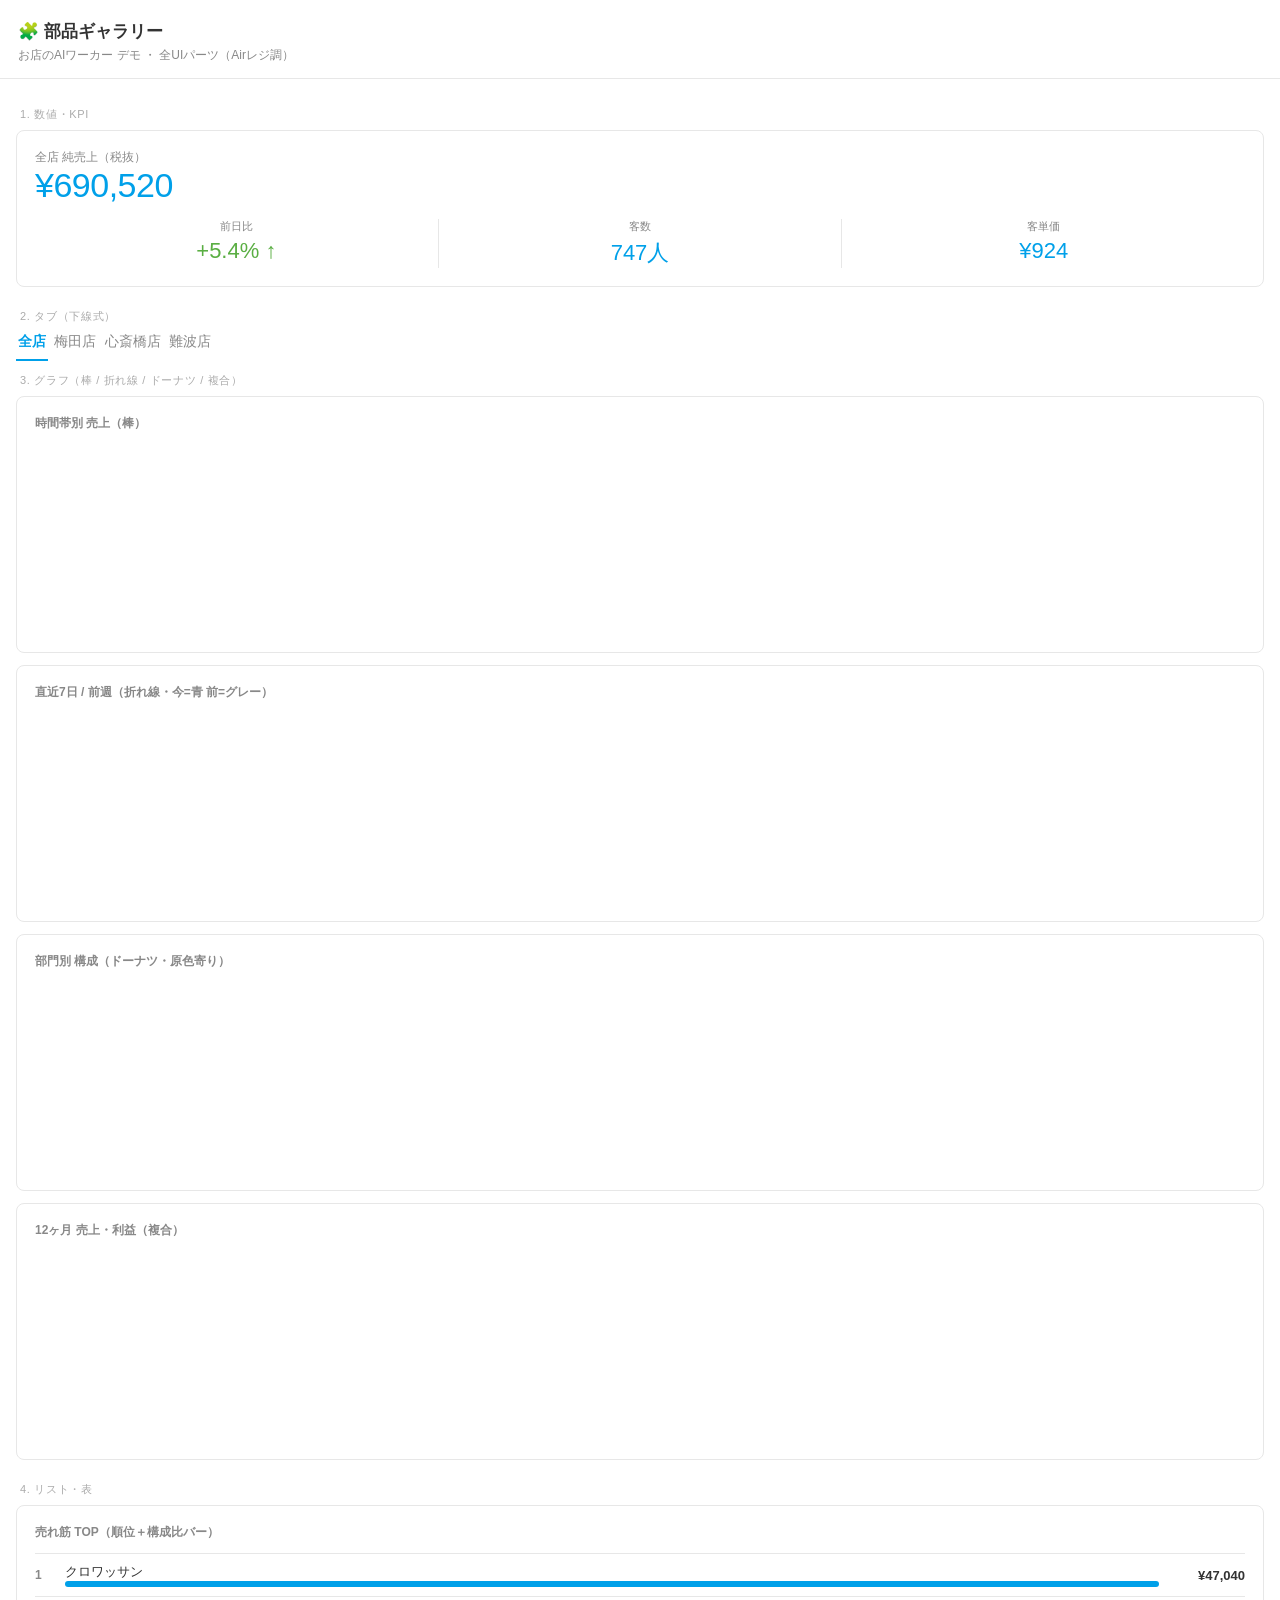
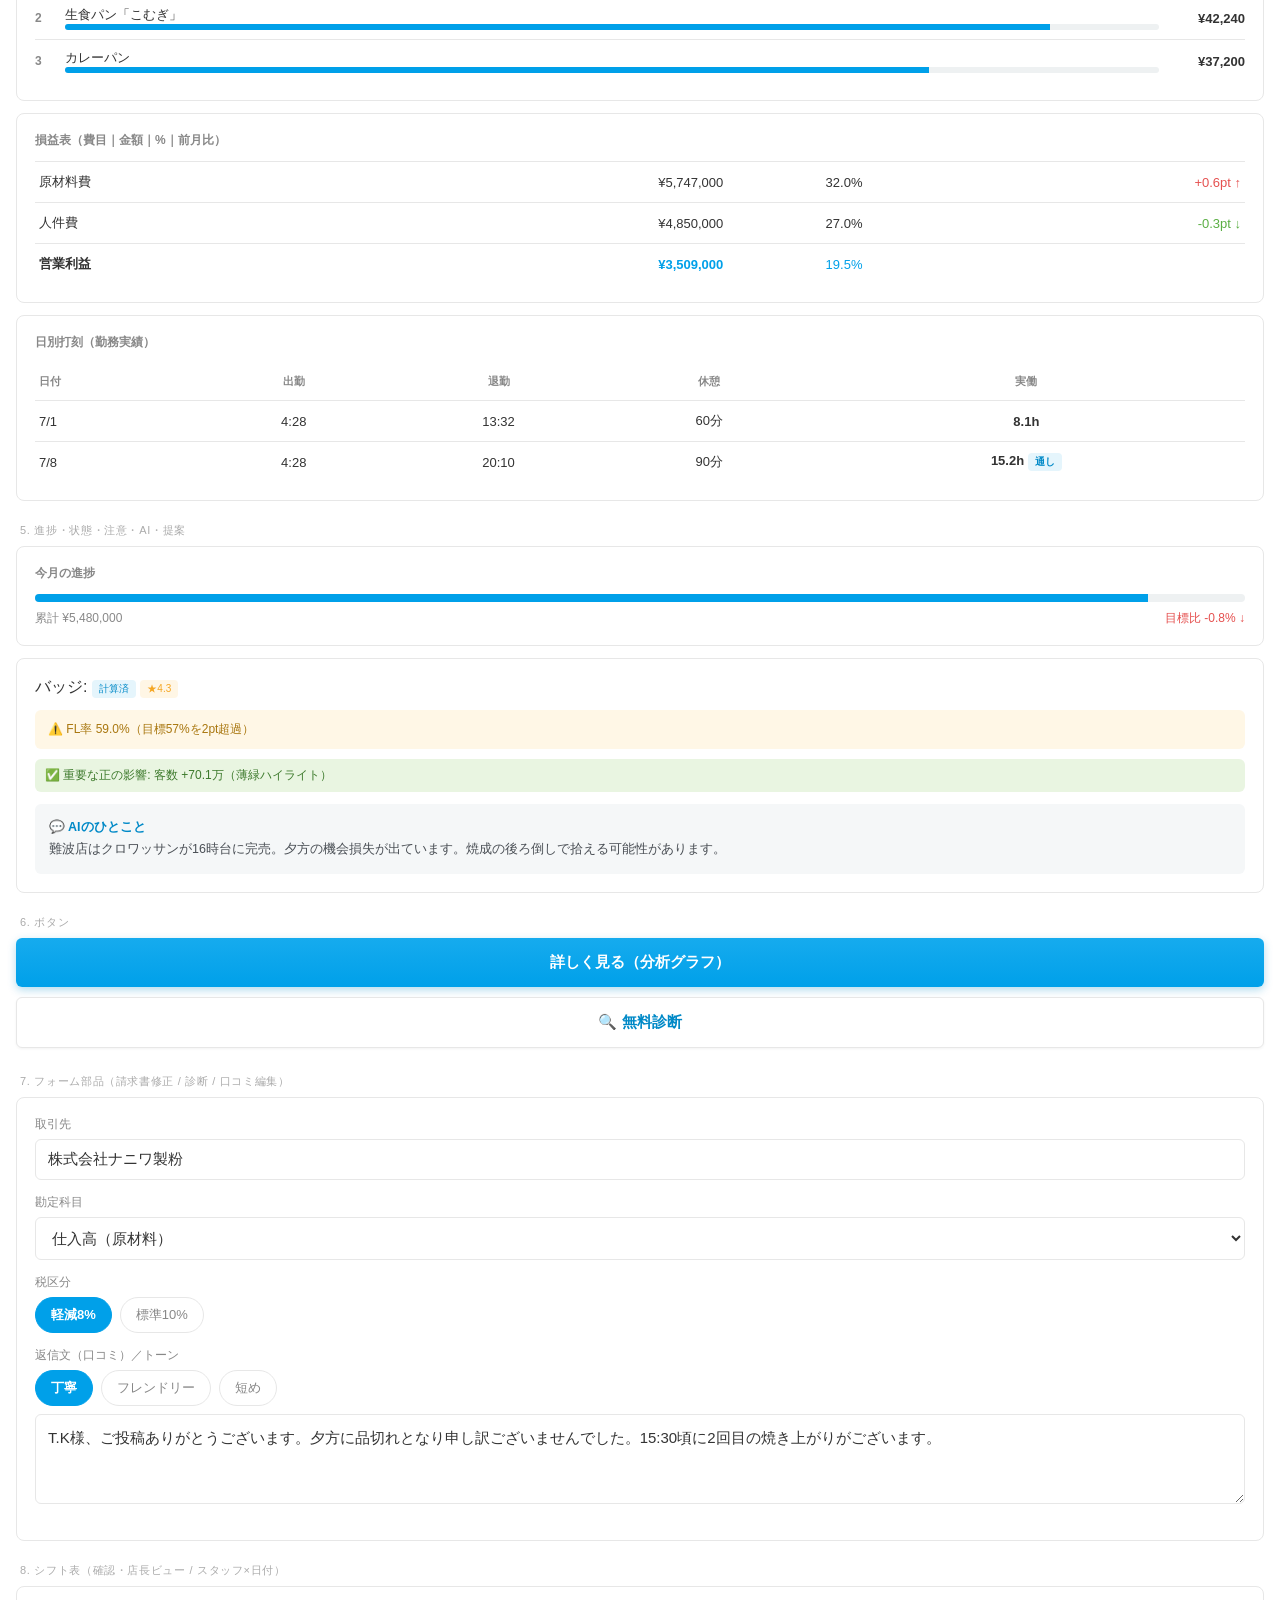
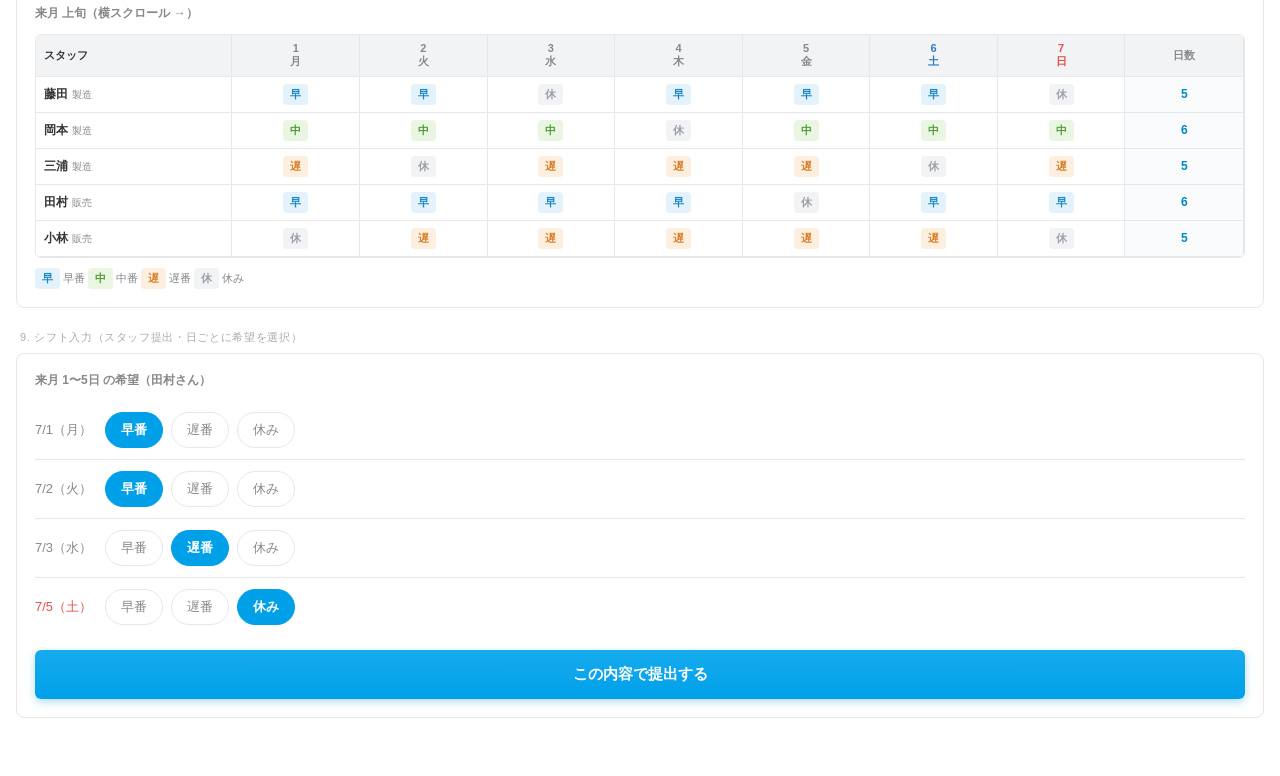
==== liff/_gallery/index.html @ cddd39be "design(A1): 全部品ギャラリー＋シフト表/入力UI＋フォーム部品（shared.css拡張） Co-Authored-By: Claude Opus 4.8 <noreply@anthrop" ====
<!DOCTYPE html>
<html lang="ja">
<head>
  <meta charset="utf-8">
  <meta name="robots" content="noindex, nofollow">
  <meta name="viewport" content="width=device-width, initial-scale=1">
  <link rel="stylesheet" href="../shared.css">
  <title>部品ギャラリー｜お店のAIワーカー</title>
  <style>
    .gsec { padding: 4px 0 8px; }
    .glabel { font-size: 11px; color: var(--muted); letter-spacing: .06em; margin: 22px 4px 8px; text-transform: uppercase; }
    .chartbox { position: relative; height: 190px; }
    .rankrow { display: flex; align-items: center; gap: 10px; padding: 9px 0; border-top: 1px solid var(--line); }
    .rankrow:first-child { border-top: none; }
    .rankrow .rk { width: 20px; color: var(--sub); font-size: 12px; font-weight: 700; }
    .rankrow .nm { flex: 1; font-size: 13px; }
    .rankrow .nm .bar { margin-top: 5px; }
    .rankrow .amt { font-size: 13px; font-weight: 700; width: 76px; text-align: right; }
  </style>
</head>
<body>
  <div class="ow-header">
    <div class="ttl">🧩 部品ギャラリー</div>
    <div class="sub">お店のAIワーカー デモ ・ 全UIパーツ（Airレジ調）</div>
  </div>

  <div class="ow-wrap">

    <div class="glabel">1. 数値・KPI</div>
    <div class="ow-card">
      <div class="ow-hero-lbl">全店 純売上（税抜）</div>
      <div class="ow-hero-val">¥690,520</div>
      <div class="ow-kpis" style="margin-top:14px">
        <div class="ow-kpi"><div class="l">前日比</div><div class="v ow-up">+5.4% ↑</div></div>
        <div class="ow-kpi"><div class="l">客数</div><div class="v">747人</div></div>
        <div class="ow-kpi"><div class="l">客単価</div><div class="v">¥924</div></div>
      </div>
    </div>

    <div class="glabel">2. タブ（下線式）</div>
    <div style="margin-bottom:12px"><span class="ow-tab on">全店</span> <span class="ow-tab">梅田店</span> <span class="ow-tab">心斎橋店</span> <span class="ow-tab">難波店</span></div>

    <div class="glabel">3. グラフ（棒 / 折れ線 / ドーナツ / 複合）</div>
    <div class="ow-card"><h2>時間帯別 売上（棒）</h2><div class="chartbox"><canvas id="c-bar"></canvas></div></div>
    <div class="ow-card"><h2>直近7日 / 前週（折れ線・今=青 前=グレー）</h2><div class="chartbox"><canvas id="c-line"></canvas></div></div>
    <div class="ow-card"><h2>部門別 構成（ドーナツ・原色寄り）</h2><div class="chartbox"><canvas id="c-donut"></canvas></div></div>
    <div class="ow-card"><h2>12ヶ月 売上・利益（複合）</h2><div class="chartbox"><canvas id="c-combo"></canvas></div></div>

    <div class="glabel">4. リスト・表</div>
    <div class="ow-card"><h2>売れ筋 TOP（順位＋構成比バー）</h2>
      <div class="rankrow"><div class="rk">1</div><div class="nm">クロワッサン<div class="ow-bar"><i style="width:100%"></i></div></div><div class="amt">¥47,040</div></div>
      <div class="rankrow"><div class="rk">2</div><div class="nm">生食パン「こむぎ」<div class="ow-bar"><i style="width:90%"></i></div></div><div class="amt">¥42,240</div></div>
      <div class="rankrow"><div class="rk">3</div><div class="nm">カレーパン<div class="ow-bar"><i style="width:79%"></i></div></div><div class="amt">¥37,200</div></div>
    </div>
    <div class="ow-card"><h2>損益表（費目｜金額｜%｜前月比）</h2>
      <table class="ow-table"><tbody>
        <tr><td style="text-align:left">原材料費</td><td style="text-align:right">¥5,747,000</td><td>32.0%</td><td class="ow-down" style="text-align:right">+0.6pt ↑</td></tr>
        <tr><td style="text-align:left">人件費</td><td style="text-align:right">¥4,850,000</td><td>27.0%</td><td class="ow-up" style="text-align:right">-0.3pt ↓</td></tr>
        <tr><td style="text-align:left;font-weight:700">営業利益</td><td style="text-align:right;font-weight:700;color:var(--brand)">¥3,509,000</td><td style="color:var(--brand)">19.5%</td><td></td></tr>
      </tbody></table>
    </div>
    <div class="ow-card"><h2>日別打刻（勤務実績）</h2>
      <table class="ow-table"><thead><tr><th style="text-align:left">日付</th><th>出勤</th><th>退勤</th><th>休憩</th><th>実働</th></tr></thead><tbody>
        <tr><td style="text-align:left">7/1</td><td>4:28</td><td>13:32</td><td>60分</td><td style="font-weight:700">8.1h</td></tr>
        <tr><td style="text-align:left">7/8</td><td>4:28</td><td>20:10</td><td>90分</td><td style="font-weight:700">15.2h <span class="ow-badge">通し</span></td></tr>
      </tbody></table>
    </div>

    <div class="glabel">5. 進捗・状態・注意・AI・提案</div>
    <div class="ow-card"><h2>今月の進捗</h2>
      <div class="ow-prog"><i style="width:92%"></i></div>
      <div style="display:flex;justify-content:space-between;font-size:12px;margin-top:8px;color:var(--sub)"><span>累計 ¥5,480,000</span><span class="ow-down">目標比 -0.8% ↓</span></div>
    </div>
    <div class="ow-card">
      <div style="margin-bottom:12px">バッジ: <span class="ow-badge">計算済</span> <span class="ow-badge" style="color:var(--star);background:#FFF6E5">★4.3</span></div>
      <div class="ow-warn" style="margin-bottom:10px">⚠️ FL率 59.0%（目標57%を2pt超過）</div>
      <div class="ow-hl" style="margin-bottom:12px;font-size:12px;color:#3d7a2c">✅ 重要な正の影響: 客数 +70.1万（薄緑ハイライト）</div>
      <div class="ow-ai"><b>💬 AIのひとこと</b><br>難波店はクロワッサンが16時台に完売。夕方の機会損失が出ています。焼成の後ろ倒しで拾える可能性があります。</div>
    </div>

    <div class="glabel">6. ボタン</div>
    <button class="ow-btn" style="margin-bottom:10px">詳しく見る（分析グラフ）</button>
    <button class="ow-btn sub" style="margin-bottom:4px">🔍 無料診断</button>

    <div class="glabel">7. フォーム部品（請求書修正 / 診断 / 口コミ編集）</div>
    <div class="ow-card">
      <div class="ow-field"><label>取引先</label><input class="ow-input" value="株式会社ナニワ製粉"></div>
      <div class="ow-field"><label>勘定科目</label>
        <select class="ow-select"><option>仕入高（原材料）</option><option>消耗品費</option><option>水道光熱費</option></select></div>
      <div class="ow-field"><label>税区分</label>
        <div class="ow-chips"><span class="ow-chip on">軽減8%</span><span class="ow-chip">標準10%</span></div></div>
      <div class="ow-field"><label>返信文（口コミ）／トーン</label>
        <div class="ow-chips" style="margin-bottom:8px"><span class="ow-chip on">丁寧</span><span class="ow-chip">フレンドリー</span><span class="ow-chip">短め</span></div>
        <textarea class="ow-textarea">T.K様、ご投稿ありがとうございます。夕方に品切れとなり申し訳ございませんでした。15:30頃に2回目の焼き上がりがございます。</textarea></div>
    </div>

    <div class="glabel">8. シフト表（確認・店長ビュー / スタッフ×日付）</div>
    <div class="ow-card">
      <h2>来月 上旬（横スクロール →）</h2>
      <div class="ow-shift-scroll">
        <table class="ow-shift">
          <thead><tr>
            <th class="name">スタッフ</th>
            <th>1<br>月</th><th>2<br>火</th><th>3<br>水</th><th>4<br>木</th><th>5<br>金</th><th class="sat">6<br>土</th><th class="sun">7<br>日</th><th>日数</th>
          </tr></thead>
          <tbody>
            <tr><td class="name">藤田<small>製造</small></td><td><span class="sh sh-am">早</span></td><td><span class="sh sh-am">早</span></td><td><span class="sh sh-off">休</span></td><td><span class="sh sh-am">早</span></td><td><span class="sh sh-am">早</span></td><td><span class="sh sh-am">早</span></td><td><span class="sh sh-off">休</span></td><td class="total">5</td></tr>
            <tr><td class="name">岡本<small>製造</small></td><td><span class="sh sh-mid">中</span></td><td><span class="sh sh-mid">中</span></td><td><span class="sh sh-mid">中</span></td><td><span class="sh sh-off">休</span></td><td><span class="sh sh-mid">中</span></td><td><span class="sh sh-mid">中</span></td><td><span class="sh sh-mid">中</span></td><td class="total">6</td></tr>
            <tr><td class="name">三浦<small>製造</small></td><td><span class="sh sh-pm">遅</span></td><td><span class="sh sh-off">休</span></td><td><span class="sh sh-pm">遅</span></td><td><span class="sh sh-pm">遅</span></td><td><span class="sh sh-pm">遅</span></td><td><span class="sh sh-off">休</span></td><td><span class="sh sh-pm">遅</span></td><td class="total">5</td></tr>
            <tr><td class="name">田村<small>販売</small></td><td><span class="sh sh-am">早</span></td><td><span class="sh sh-am">早</span></td><td><span class="sh sh-am">早</span></td><td><span class="sh sh-am">早</span></td><td><span class="sh sh-off">休</span></td><td><span class="sh sh-am">早</span></td><td><span class="sh sh-am">早</span></td><td class="total">6</td></tr>
            <tr><td class="name">小林<small>販売</small></td><td><span class="sh sh-off">休</span></td><td><span class="sh sh-pm">遅</span></td><td><span class="sh sh-pm">遅</span></td><td><span class="sh sh-pm">遅</span></td><td><span class="sh sh-pm">遅</span></td><td><span class="sh sh-pm">遅</span></td><td><span class="sh sh-off">休</span></td><td class="total">5</td></tr>
          </tbody>
        </table>
      </div>
      <div style="margin-top:10px;font-size:11px;color:var(--sub)"><span class="sh sh-am">早</span> 早番 <span class="sh sh-mid">中</span> 中番 <span class="sh sh-pm">遅</span> 遅番 <span class="sh sh-off">休</span> 休み</div>
    </div>

    <div class="glabel">9. シフト入力（スタッフ提出・日ごとに希望を選択）</div>
    <div class="ow-card">
      <h2>来月 1〜5日 の希望（田村さん）</h2>
      <div class="ow-shift-input">
        <div class="ow-row" style="border-top:none"><span class="k" style="width:70px">7/1（月）</span>
          <div class="ow-chips"><span class="ow-chip on">早番</span><span class="ow-chip">遅番</span><span class="ow-chip">休み</span></div></div>
        <div class="ow-row"><span class="k" style="width:70px">7/2（火）</span>
          <div class="ow-chips"><span class="ow-chip on">早番</span><span class="ow-chip">遅番</span><span class="ow-chip">休み</span></div></div>
        <div class="ow-row"><span class="k" style="width:70px">7/3（水）</span>
          <div class="ow-chips"><span class="ow-chip">早番</span><span class="ow-chip on">遅番</span><span class="ow-chip">休み</span></div></div>
        <div class="ow-row"><span class="k" style="width:70px;color:var(--neg)">7/5（土）</span>
          <div class="ow-chips"><span class="ow-chip">早番</span><span class="ow-chip">遅番</span><span class="ow-chip on">休み</span></div></div>
      </div>
      <div style="margin-top:14px"><button class="ow-btn">この内容で提出する</button></div>
    </div>

    <div style="height:40px"></div>
  </div>

  <script src="../vendor/chart.umd.min.js"></script>
  <script>
    const BLUE = "#00A0E9", GRAY = "#C9CDD1";
    const PAL = ["#1E9FE0","#7CB928","#EE5F9A","#F5901E","#8E6FD6","#17B9A0","#98A0A6"];
    const grid = { grid:{color:"#F0F0F0"}, ticks:{font:{size:10},color:"#999"} };
    const gridX = { grid:{display:false}, ticks:{font:{size:10},color:"#999"} };
    const c_bar=document.getElementById('c-bar'), c_line=document.getElementById('c-line'),
          c_donut=document.getElementById('c-donut'), c_combo=document.getElementById('c-combo');

    new Chart(c_bar, { type:"bar",
      data:{ labels:["7","9","11","13","15","17","19"].map(h=>h+"時"),
        datasets:[{ data:[31,22,20,25,13,22,8], backgroundColor:BLUE, borderRadius:3 }] },
      options:{ responsive:true, maintainAspectRatio:false, plugins:{legend:{display:false}}, scales:{x:gridX,y:grid} } });

    new Chart(c_line, { type:"line",
      data:{ labels:["月","火","水","木","金","土","日"],
        datasets:[
          { label:"今週", data:[64,70,73,81,76,64,69], borderColor:BLUE, backgroundColor:"rgba(0,160,233,.10)", fill:true, tension:.35, pointRadius:3, pointBackgroundColor:BLUE },
          { label:"前週", data:[60,63,68,72,70,58,66], borderColor:GRAY, borderDash:[4,3], tension:.35, pointRadius:2, pointBackgroundColor:GRAY } ]},
      options:{ responsive:true, maintainAspectRatio:false, plugins:{legend:{labels:{font:{size:10},boxWidth:12}}}, scales:{x:gridX,y:grid} } });

    new Chart(c_donut, { type:"doughnut",
      data:{ labels:["菓子パン","食パン","惣菜パン","サンド","ハード","焼菓子","ドリンク"],
        datasets:[{ data:[24,22,18,13,12,6,5], backgroundColor:PAL, borderWidth:0 }] },
      options:{ responsive:true, maintainAspectRatio:false, cutout:"58%", plugins:{legend:{position:"right",labels:{font:{size:10},boxWidth:12}}} } });

    new Chart(c_combo, {
      data:{ labels:["8","9","10","11","12","1","2","3","4","5","6","7"],
        datasets:[
          { type:"bar", label:"売上", data:[168,165,171,174,186,159,164,176,172,175,180,180], backgroundColor:"#BFE3F5", borderRadius:3, yAxisID:"y" },
          { type:"line", label:"利益", data:[31,30,32,33,37,27,29,34,33,34,35,35], borderColor:BLUE, backgroundColor:BLUE, tension:.35, pointRadius:2, yAxisID:"y" } ]},
      options:{ responsive:true, maintainAspectRatio:false, plugins:{legend:{labels:{font:{size:10},boxWidth:12}}}, scales:{x:gridX,y:{...grid,ticks:{...grid.ticks,callback:v=>v+"万"}}} } });
  </script>
</body>
</html>
---- liff/shared.css ----
/* お店のAIワーカー デモ — 共通デザインシステム
   トンマナ: Airレジ完全再現
   ・白背景・たっぷり余白・細いグレー枠/ハーライン・グレーの見出し帯
   ・主要数値/バー/グラフ = Airレジブルー #00A0E9
   ・上昇/良化 = 緑↑ / 下降/悪化 = 赤↓
   トークンを1か所で管理し、各ページはこれをimportするだけ。 */

:root {
  /* Airレジ ブルー（主要数値・バー・現在の折れ線・アクティブ・リンク・CTA） */
  --brand:      #00A0E9;
  --brand-dark: #0089C7;
  --brand-tint: #E5F5FC;   /* 薄いブルーの面 */

  /* テキスト */
  --ink:   #333333;        /* 主テキスト・明細の数値 */
  --sub:   #888888;        /* ラベル・副次 */
  --muted: #ABABAB;        /* キャプション */

  /* 面・線 */
  --bg:      #FFFFFF;
  --card:    #FFFFFF;
  --line:    #E7E7E7;      /* 枠・ハーライン */
  --head-bg: #F2F3F4;      /* 見出し帯のグレー */

  /* セマンティック（Airレジ流: 増減は緑/赤の矢印で） */
  --pos:     #5AAE43;      /* 上昇・良化（↑） */
  --neg:     #E5504F;      /* 下降・悪化（↓） */
  --hl-bg:   #E9F5E1;      /* 重要な正の影響ハイライト（薄緑） */
  --warn-bg: #FFF7E6;      /* 注意の面 */
  --warn-ink:#A9770F;      /* 注意の文字 */
  --info-bg: #F5F7F8;      /* AIひとことの面 */
  --star:    #F5A623;

  /* かたち（余白広め・角ひかえめ・影なし） */
  --radius: 8px;
  --radius-sm: 6px;
  --pad: 18px;
  --gap: 12px;

  /* グラフ配色（原色寄り・鮮やか／現在=ブルー・前=グレー） */
  --c1:#1E9FE0; --c2:#7CB928; --c3:#EE5F9A; --c4:#F5901E; --c5:#8E6FD6; --c6:#17B9A0; --c7:#98A0A6;
}

* { box-sizing: border-box; -webkit-tap-highlight-color: transparent; }
body {
  margin: 0; background: var(--bg); color: var(--ink);
  font-family: -apple-system, "Hiragino Kaku Gothic ProN", "Noto Sans JP", sans-serif;
  -webkit-font-smoothing: antialiased;
}

/* ヘッダー（白・タイトル濃／日付グレー・下にハーライン） */
.ow-header { background: #fff; color: var(--ink); padding: 20px 18px 14px calc(env(safe-area-inset-top,0) + 18px); border-bottom: 1px solid var(--line); }
.ow-header .ttl { font-weight: 700; font-size: 17px; }
.ow-header .sub { font-size: 12px; color: var(--sub); margin-top: 4px; }

/* カード（影なし・細枠・余白広め） */
.ow-wrap { padding: 6px 16px; }
.ow-card { background: var(--card); border: 1px solid var(--line); border-radius: var(--radius); padding: var(--pad); margin-bottom: var(--gap); }
.ow-card h2 { font-size: 12px; color: var(--sub); margin: 0 0 12px; font-weight: 600; }
/* グレーの見出し帯（Airレジの客数/客単価ヘッダー風・任意） */
.ow-headbar { background: var(--head-bg); color: var(--ink); font-size: 12px; font-weight: 700; padding: 8px 12px; border-radius: var(--radius-sm) var(--radius-sm) 0 0; margin: calc(-1 * var(--pad)) calc(-1 * var(--pad)) 12px; }

/* ヒーロー数値（大きく・軽く・ブルー） */
.ow-hero-lbl { font-size: 12px; color: var(--sub); }
.ow-hero-val { font-size: 34px; font-weight: 400; letter-spacing: -.5px; color: var(--brand); line-height: 1.15; }

/* KPI 3列（数値はブルー・軽い／区切りはハーライン） */
.ow-kpis { display: flex; }
.ow-kpi { flex: 1; text-align: center; }
.ow-kpi + .ow-kpi { border-left: 1px solid var(--line); }
.ow-kpi .l { font-size: 11px; color: var(--sub); }
.ow-kpi .v { font-size: 22px; font-weight: 400; margin-top: 4px; color: var(--brand); }

/* 増減（緑↑/赤↓）— KPI数値のブルーより優先させる */
.ow-up, .ow-kpi .v.ow-up, .ow-hero-val.ow-up { color: var(--pos); }
.ow-down, .ow-kpi .v.ow-down, .ow-hero-val.ow-down { color: var(--neg); }

/* タブ（下線式・アクティブはブルー） */
.ow-tabs { display: flex; gap: 20px; padding: 10px 18px 0; border-bottom: 1px solid var(--line); overflow-x: auto; }
.ow-tab { flex: 0 0 auto; padding: 10px 2px; font-size: 14px; color: var(--sub); border-bottom: 2px solid transparent; margin-bottom: -1px; white-space: nowrap; }
.ow-tab.on { color: var(--brand); border-bottom-color: var(--brand); font-weight: 700; }

/* バッジ・ハイライト・注意・AIひとこと */
.ow-badge { display: inline-block; font-size: 10px; color: var(--brand-dark); background: var(--brand-tint); border-radius: 4px; padding: 2px 7px; }
.ow-hl    { background: var(--hl-bg); border-radius: var(--radius-sm); padding: 8px 10px; }
.ow-warn  { background: var(--warn-bg); border-radius: var(--radius-sm); padding: 11px 13px; font-size: 12px; color: var(--warn-ink); }
.ow-ai    { background: var(--info-bg); border-radius: var(--radius-sm); padding: 13px 14px; font-size: 12.5px; line-height: 1.75; color: #4a4f55; }
.ow-ai b  { color: var(--brand-dark); }

/* テーブル（ハーライン） */
.ow-table { width: 100%; border-collapse: collapse; font-size: 13px; }
.ow-table th, .ow-table td { padding: 11px 4px; text-align: center; border-top: 1px solid var(--line); }
.ow-table th { color: var(--sub); font-size: 11px; font-weight: 600; border-top: none; }

/* バー（ブルー・薄いトラック） */
.ow-bar  { height: 6px; border-radius: 3px; background: #EEF1F2; overflow: hidden; }
.ow-bar > i { display: block; height: 100%; background: var(--brand); }
.ow-prog { height: 8px; border-radius: 5px; background: #EEF1F2; overflow: hidden; }
.ow-prog > i { display: block; height: 100%; background: var(--brand); }

/* CTA（Airレジのブルー） */
.ow-cta { position: fixed; left: 0; right: 0; bottom: 0; padding: 12px 16px calc(12px + env(safe-area-inset-bottom,0)); background: linear-gradient(180deg, rgba(255,255,255,0), #fff 26%); }
.ow-cta button, .ow-btn { width: 100%; border: none; background: linear-gradient(180deg, #16ABEE 0%, #00A0E9 100%); color: #fff; font-size: 15px; font-weight: 700; padding: 15px; border-radius: var(--radius-sm); box-shadow: 0 3px 8px rgba(0,140,199,.30); }
.ow-cta button:active, .ow-btn:active { box-shadow: 0 1px 3px rgba(0,140,199,.30); transform: translateY(1px); }
.ow-btn.sub { background: #fff; color: var(--brand-dark); border: 1px solid var(--line); box-shadow: 0 1px 3px rgba(0,0,0,.05); }

/* 状態 */
.ow-loading, .ow-error { text-align: center; color: var(--sub); padding: 60px 20px; font-size: 14px; }
.ow-error { color: var(--neg); }
.ow-hasbottom { padding-bottom: 92px; }

/* リスト行（ラベル｜値） */
.ow-row { display: flex; align-items: center; padding: 11px 0; border-top: 1px solid var(--line); font-size: 13px; }
.ow-row:first-child { border-top: none; }
.ow-row .k { color: var(--sub); }
.ow-row .v { margin-left: auto; font-weight: 600; }

/* フォーム部品 */
.ow-field { margin-bottom: 14px; }
.ow-field > label { display: block; font-size: 12px; color: var(--sub); margin-bottom: 6px; }
.ow-input, .ow-select, .ow-textarea { width: 100%; font-size: 15px; color: var(--ink); background: #fff; border: 1px solid var(--line); border-radius: var(--radius-sm); padding: 11px 12px; font-family: inherit; }
.ow-textarea { min-height: 90px; resize: vertical; line-height: 1.6; }
.ow-input:focus, .ow-select:focus, .ow-textarea:focus { outline: none; border-color: var(--brand); box-shadow: 0 0 0 3px var(--brand-tint); }

/* 選択チップ */
.ow-chips { display: flex; flex-wrap: wrap; gap: 8px; }
.ow-chip { font-size: 13px; color: var(--sub); background: #fff; border: 1px solid var(--line); border-radius: 999px; padding: 8px 15px; }
.ow-chip.on { color: #fff; background: var(--brand); border-color: var(--brand); font-weight: 700; }

/* シフト表（スタッフ×日付・横スクロール） */
.ow-shift-scroll { overflow-x: auto; -webkit-overflow-scrolling: touch; border: 1px solid var(--line); border-radius: var(--radius-sm); }
.ow-shift { border-collapse: collapse; font-size: 12px; white-space: nowrap; width: 100%; }
.ow-shift th, .ow-shift td { border-right: 1px solid var(--line); border-bottom: 1px solid var(--line); padding: 7px 8px; text-align: center; }
.ow-shift thead th { background: var(--head-bg); color: var(--sub); font-weight: 600; font-size: 11px; }
.ow-shift th.name, .ow-shift td.name { position: sticky; left: 0; background: #fff; text-align: left; z-index: 1; font-weight: 600; color: var(--ink); border-right: 1px solid var(--line); }
.ow-shift thead th.name { background: var(--head-bg); }
.ow-shift td.name small { color: var(--sub); font-weight: 400; margin-left: 4px; }
.ow-shift .sat { color: #2E7BC4; } .ow-shift .sun { color: var(--neg); }
.ow-shift td.total { font-weight: 700; color: var(--brand-dark); background: #FAFBFC; }

/* シフト種別ブロック（早番/中番/遅番/休） */
.sh { display: inline-block; border-radius: 4px; padding: 3px 7px; font-size: 11px; font-weight: 700; }
.sh-am  { background: #E3F2FB; color: #1E88C5; }
.sh-mid { background: #EAF6E1; color: #4E9E39; }
.sh-pm  { background: #FDEFE0; color: #D9822B; }
.sh-off { background: #F2F3F4; color: #9AA0A6; }
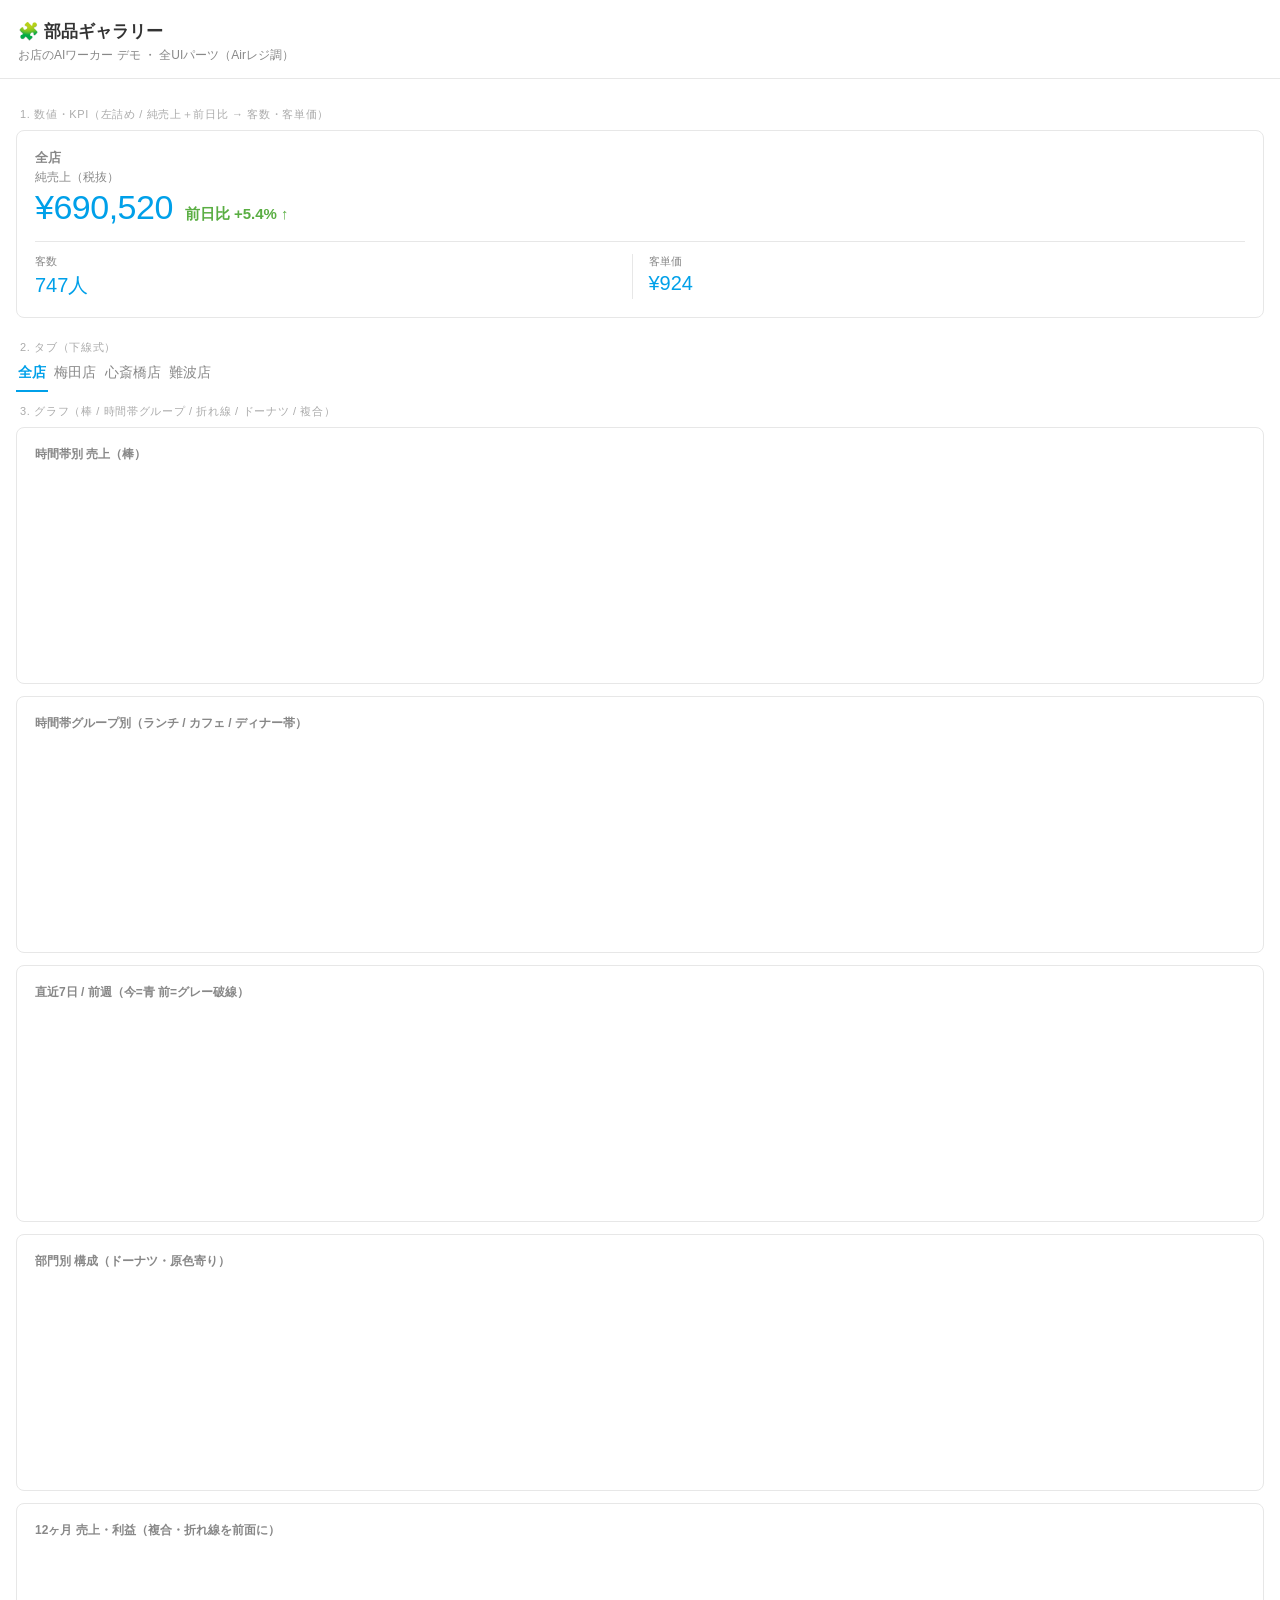
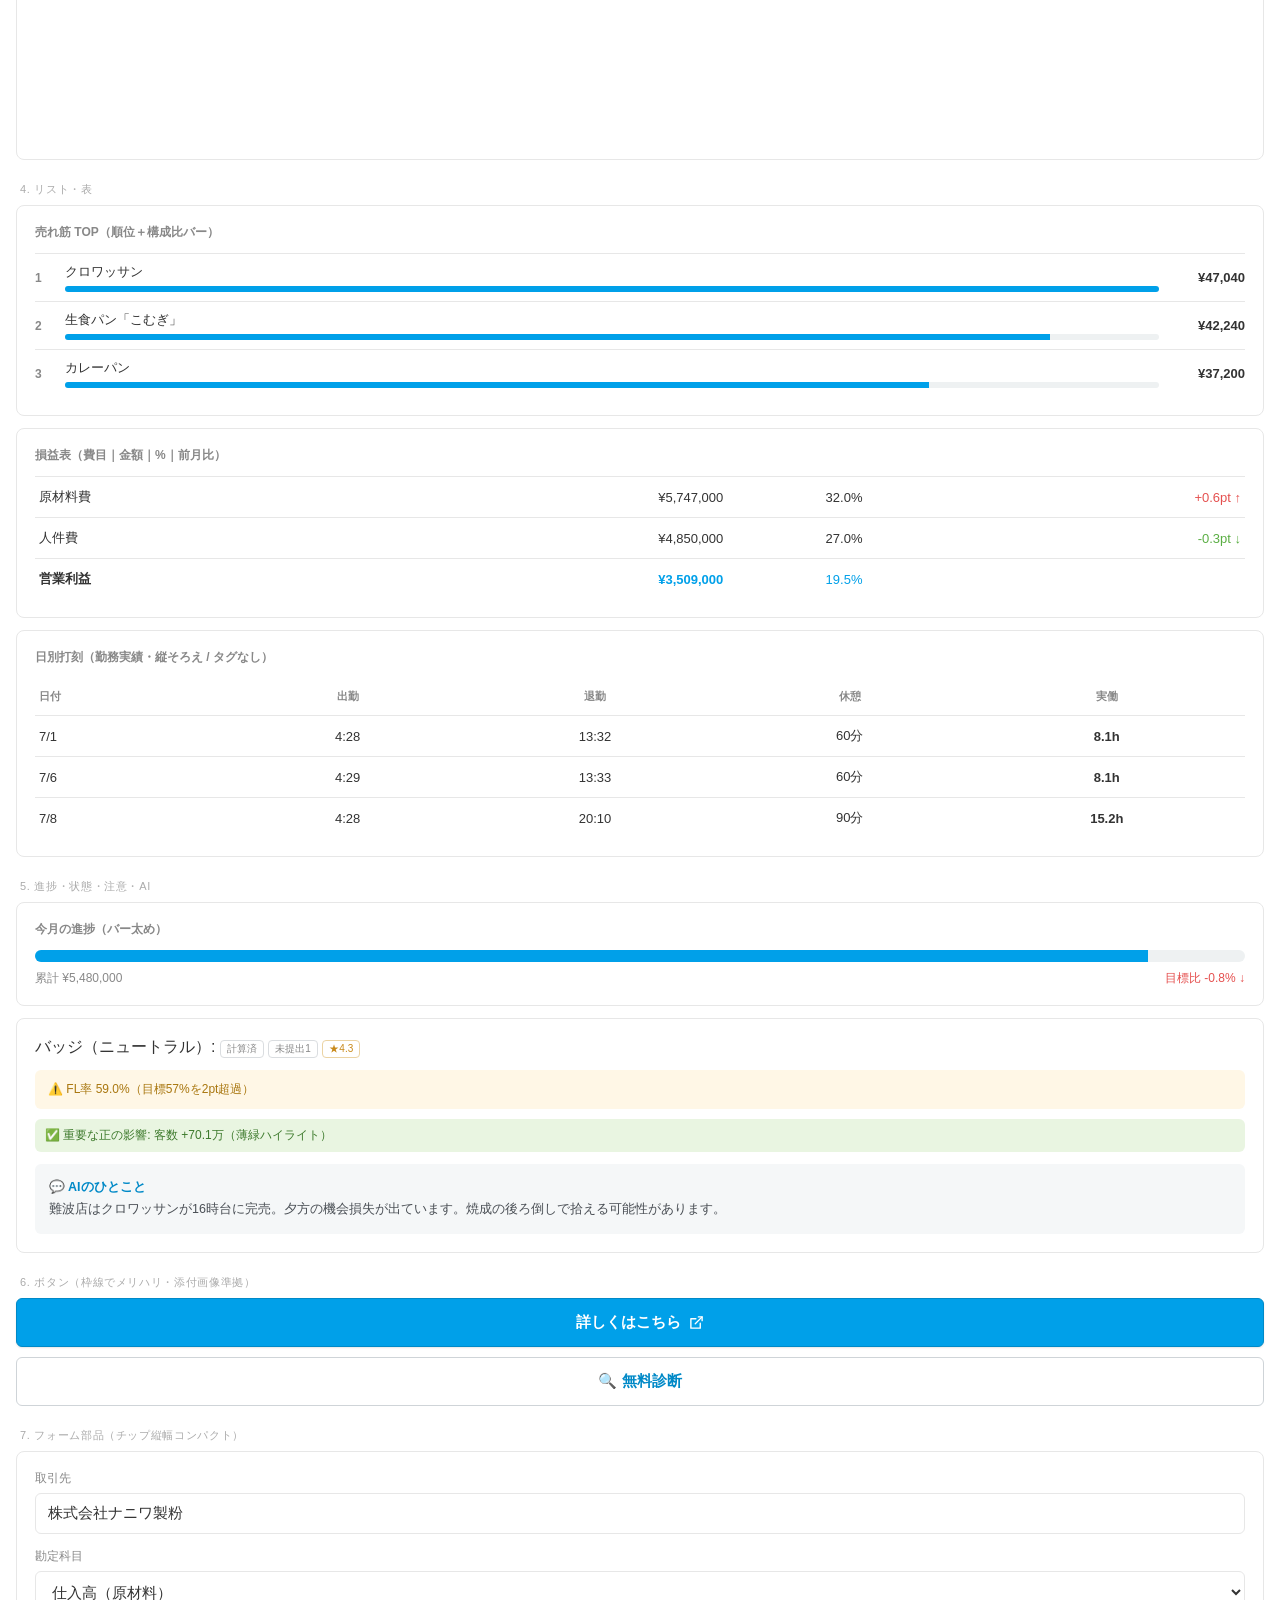
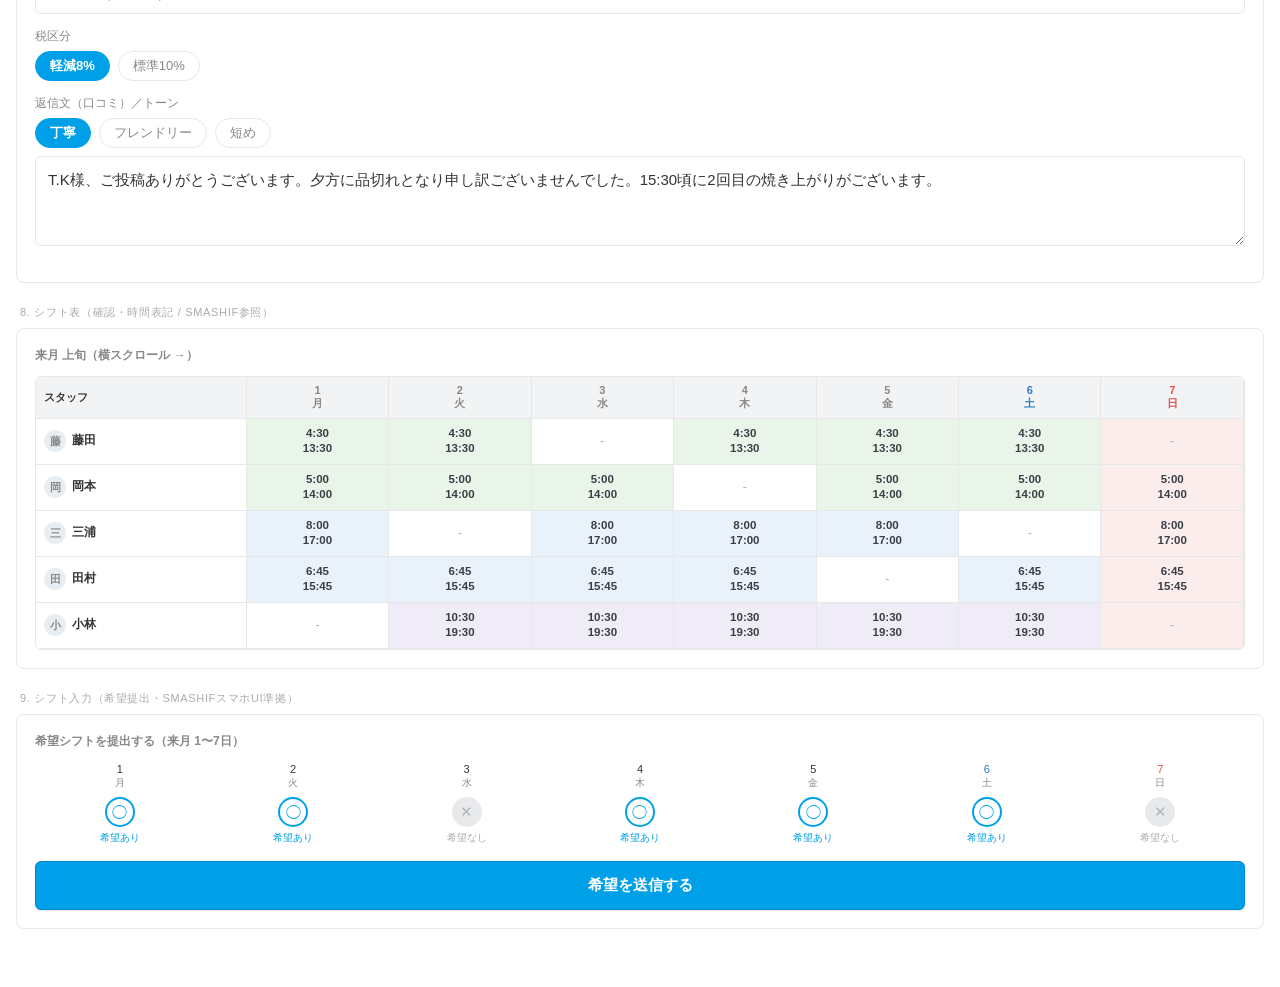
==== commit 79594958: "design(A1): 9項目フィードバック反映（KPI左詰め/時間帯グループ/複合折れ線前面/通し削除/進捗太/バッジ中立/枠線ボタン/チップ縮小/シフト時間表記/○×入力） Co-Authored" ====
--- a/liff/_gallery/index.html
+++ b/liff/_gallery/index.html
@@ -7,14 +7,13 @@
   <link rel="stylesheet" href="../shared.css">
   <title>部品ギャラリー｜お店のAIワーカー</title>
   <style>
-    .gsec { padding: 4px 0 8px; }
     .glabel { font-size: 11px; color: var(--muted); letter-spacing: .06em; margin: 22px 4px 8px; text-transform: uppercase; }
     .chartbox { position: relative; height: 190px; }
     .rankrow { display: flex; align-items: center; gap: 10px; padding: 9px 0; border-top: 1px solid var(--line); }
     .rankrow:first-child { border-top: none; }
     .rankrow .rk { width: 20px; color: var(--sub); font-size: 12px; font-weight: 700; }
     .rankrow .nm { flex: 1; font-size: 13px; }
-    .rankrow .nm .bar { margin-top: 5px; }
+    .rankrow .nm .ow-bar { margin-top: 5px; }
     .rankrow .amt { font-size: 13px; font-weight: 700; width: 76px; text-align: right; }
   </style>
 </head>
@@ -26,25 +25,29 @@
 
   <div class="ow-wrap">
 
-    <div class="glabel">1. 数値・KPI</div>
+    <div class="glabel">1. 数値・KPI（左詰め / 純売上＋前日比 → 客数・客単価）</div>
     <div class="ow-card">
-      <div class="ow-hero-lbl">全店 純売上（税抜）</div>
-      <div class="ow-hero-val">¥690,520</div>
-      <div class="ow-kpis" style="margin-top:14px">
-        <div class="ow-kpi"><div class="l">前日比</div><div class="v ow-up">+5.4% ↑</div></div>
-        <div class="ow-kpi"><div class="l">客数</div><div class="v">747人</div></div>
-        <div class="ow-kpi"><div class="l">客単価</div><div class="v">¥924</div></div>
+      <div class="ow-scope">全店</div>
+      <div class="ow-hero-lbl">純売上（税抜）</div>
+      <div class="ow-hero-main">
+        <span class="ow-hero-val">¥690,520</span>
+        <span class="ow-hero-delta ow-up">前日比 +5.4% ↑</span>
+      </div>
+      <div class="ow-kpi2">
+        <div><div class="l">客数</div><div class="v">747人</div></div>
+        <div><div class="l">客単価</div><div class="v">¥924</div></div>
       </div>
     </div>
 
     <div class="glabel">2. タブ（下線式）</div>
     <div style="margin-bottom:12px"><span class="ow-tab on">全店</span> <span class="ow-tab">梅田店</span> <span class="ow-tab">心斎橋店</span> <span class="ow-tab">難波店</span></div>
 
-    <div class="glabel">3. グラフ（棒 / 折れ線 / ドーナツ / 複合）</div>
+    <div class="glabel">3. グラフ（棒 / 時間帯グループ / 折れ線 / ドーナツ / 複合）</div>
     <div class="ow-card"><h2>時間帯別 売上（棒）</h2><div class="chartbox"><canvas id="c-bar"></canvas></div></div>
-    <div class="ow-card"><h2>直近7日 / 前週（折れ線・今=青 前=グレー）</h2><div class="chartbox"><canvas id="c-line"></canvas></div></div>
+    <div class="ow-card"><h2>時間帯グループ別（ランチ / カフェ / ディナー帯）</h2><div class="chartbox"><canvas id="c-band"></canvas></div></div>
+    <div class="ow-card"><h2>直近7日 / 前週（今=青 前=グレー破線）</h2><div class="chartbox"><canvas id="c-line"></canvas></div></div>
     <div class="ow-card"><h2>部門別 構成（ドーナツ・原色寄り）</h2><div class="chartbox"><canvas id="c-donut"></canvas></div></div>
-    <div class="ow-card"><h2>12ヶ月 売上・利益（複合）</h2><div class="chartbox"><canvas id="c-combo"></canvas></div></div>
+    <div class="ow-card"><h2>12ヶ月 売上・利益（複合・折れ線を前面に）</h2><div class="chartbox"><canvas id="c-combo"></canvas></div></div>
 
     <div class="glabel">4. リスト・表</div>
     <div class="ow-card"><h2>売れ筋 TOP（順位＋構成比バー）</h2>
@@ -59,34 +62,37 @@
         <tr><td style="text-align:left;font-weight:700">営業利益</td><td style="text-align:right;font-weight:700;color:var(--brand)">¥3,509,000</td><td style="color:var(--brand)">19.5%</td><td></td></tr>
       </tbody></table>
     </div>
-    <div class="ow-card"><h2>日別打刻（勤務実績）</h2>
+    <div class="ow-card"><h2>日別打刻（勤務実績・縦そろえ / タグなし）</h2>
       <table class="ow-table"><thead><tr><th style="text-align:left">日付</th><th>出勤</th><th>退勤</th><th>休憩</th><th>実働</th></tr></thead><tbody>
         <tr><td style="text-align:left">7/1</td><td>4:28</td><td>13:32</td><td>60分</td><td style="font-weight:700">8.1h</td></tr>
-        <tr><td style="text-align:left">7/8</td><td>4:28</td><td>20:10</td><td>90分</td><td style="font-weight:700">15.2h <span class="ow-badge">通し</span></td></tr>
+        <tr><td style="text-align:left">7/6</td><td>4:29</td><td>13:33</td><td>60分</td><td style="font-weight:700">8.1h</td></tr>
+        <tr><td style="text-align:left">7/8</td><td>4:28</td><td>20:10</td><td>90分</td><td style="font-weight:700">15.2h</td></tr>
       </tbody></table>
     </div>
 
-    <div class="glabel">5. 進捗・状態・注意・AI・提案</div>
-    <div class="ow-card"><h2>今月の進捗</h2>
+    <div class="glabel">5. 進捗・状態・注意・AI</div>
+    <div class="ow-card"><h2>今月の進捗（バー太め）</h2>
       <div class="ow-prog"><i style="width:92%"></i></div>
       <div style="display:flex;justify-content:space-between;font-size:12px;margin-top:8px;color:var(--sub)"><span>累計 ¥5,480,000</span><span class="ow-down">目標比 -0.8% ↓</span></div>
     </div>
     <div class="ow-card">
-      <div style="margin-bottom:12px">バッジ: <span class="ow-badge">計算済</span> <span class="ow-badge" style="color:var(--star);background:#FFF6E5">★4.3</span></div>
+      <div style="margin-bottom:12px">バッジ（ニュートラル）: <span class="ow-badge">計算済</span> <span class="ow-badge">未提出1</span> <span class="ow-badge star">★4.3</span></div>
       <div class="ow-warn" style="margin-bottom:10px">⚠️ FL率 59.0%（目標57%を2pt超過）</div>
       <div class="ow-hl" style="margin-bottom:12px;font-size:12px;color:#3d7a2c">✅ 重要な正の影響: 客数 +70.1万（薄緑ハイライト）</div>
       <div class="ow-ai"><b>💬 AIのひとこと</b><br>難波店はクロワッサンが16時台に完売。夕方の機会損失が出ています。焼成の後ろ倒しで拾える可能性があります。</div>
     </div>
 
-    <div class="glabel">6. ボタン</div>
-    <button class="ow-btn" style="margin-bottom:10px">詳しく見る（分析グラフ）</button>
+    <div class="glabel">6. ボタン（枠線でメリハリ・添付画像準拠）</div>
+    <button class="ow-btn" style="margin-bottom:10px">詳しくはこちら
+      <svg class="ext" viewBox="0 0 24 24" fill="none" stroke="currentColor" stroke-width="2.2" stroke-linecap="round" stroke-linejoin="round"><path d="M15 3h6v6"/><path d="M10 14 21 3"/><path d="M18 13v8H3V6h8"/></svg>
+    </button>
     <button class="ow-btn sub" style="margin-bottom:4px">🔍 無料診断</button>
 
-    <div class="glabel">7. フォーム部品（請求書修正 / 診断 / 口コミ編集）</div>
+    <div class="glabel">7. フォーム部品（チップ縦幅コンパクト）</div>
     <div class="ow-card">
       <div class="ow-field"><label>取引先</label><input class="ow-input" value="株式会社ナニワ製粉"></div>
       <div class="ow-field"><label>勘定科目</label>
-        <select class="ow-select"><option>仕入高（原材料）</option><option>消耗品費</option><option>水道光熱費</option></select></div>
+        <select class="ow-select"><option>仕入高（原材料）</option><option>消耗品費</option></select></div>
       <div class="ow-field"><label>税区分</label>
         <div class="ow-chips"><span class="ow-chip on">軽減8%</span><span class="ow-chip">標準10%</span></div></div>
       <div class="ow-field"><label>返信文（口コミ）／トーン</label>
@@ -94,41 +100,39 @@
         <textarea class="ow-textarea">T.K様、ご投稿ありがとうございます。夕方に品切れとなり申し訳ございませんでした。15:30頃に2回目の焼き上がりがございます。</textarea></div>
     </div>
 
-    <div class="glabel">8. シフト表（確認・店長ビュー / スタッフ×日付）</div>
+    <div class="glabel">8. シフト表（確認・時間表記 / smashif参照）</div>
     <div class="ow-card">
       <h2>来月 上旬（横スクロール →）</h2>
       <div class="ow-shift-scroll">
         <table class="ow-shift">
           <thead><tr>
             <th class="name">スタッフ</th>
-            <th>1<br>月</th><th>2<br>火</th><th>3<br>水</th><th>4<br>木</th><th>5<br>金</th><th class="sat">6<br>土</th><th class="sun">7<br>日</th><th>日数</th>
+            <th>1<br>月</th><th>2<br>火</th><th>3<br>水</th><th>4<br>木</th><th>5<br>金</th><th class="sat">6<br>土</th><th class="sun">7<br>日</th>
           </tr></thead>
           <tbody>
-            <tr><td class="name">藤田<small>製造</small></td><td><span class="sh sh-am">早</span></td><td><span class="sh sh-am">早</span></td><td><span class="sh sh-off">休</span></td><td><span class="sh sh-am">早</span></td><td><span class="sh sh-am">早</span></td><td><span class="sh sh-am">早</span></td><td><span class="sh sh-off">休</span></td><td class="total">5</td></tr>
-            <tr><td class="name">岡本<small>製造</small></td><td><span class="sh sh-mid">中</span></td><td><span class="sh sh-mid">中</span></td><td><span class="sh sh-mid">中</span></td><td><span class="sh sh-off">休</span></td><td><span class="sh sh-mid">中</span></td><td><span class="sh sh-mid">中</span></td><td><span class="sh sh-mid">中</span></td><td class="total">6</td></tr>
-            <tr><td class="name">三浦<small>製造</small></td><td><span class="sh sh-pm">遅</span></td><td><span class="sh sh-off">休</span></td><td><span class="sh sh-pm">遅</span></td><td><span class="sh sh-pm">遅</span></td><td><span class="sh sh-pm">遅</span></td><td><span class="sh sh-off">休</span></td><td><span class="sh sh-pm">遅</span></td><td class="total">5</td></tr>
-            <tr><td class="name">田村<small>販売</small></td><td><span class="sh sh-am">早</span></td><td><span class="sh sh-am">早</span></td><td><span class="sh sh-am">早</span></td><td><span class="sh sh-am">早</span></td><td><span class="sh sh-off">休</span></td><td><span class="sh sh-am">早</span></td><td><span class="sh sh-am">早</span></td><td class="total">6</td></tr>
-            <tr><td class="name">小林<small>販売</small></td><td><span class="sh sh-off">休</span></td><td><span class="sh sh-pm">遅</span></td><td><span class="sh sh-pm">遅</span></td><td><span class="sh sh-pm">遅</span></td><td><span class="sh sh-pm">遅</span></td><td><span class="sh sh-pm">遅</span></td><td><span class="sh sh-off">休</span></td><td class="total">5</td></tr>
+            <tr><td class="name"><span class="av">藤</span>藤田</td><td class="tc tc-am">4:30<br>13:30</td><td class="tc tc-am">4:30<br>13:30</td><td class="off">-</td><td class="tc tc-am">4:30<br>13:30</td><td class="tc tc-am">4:30<br>13:30</td><td class="tc tc-am">4:30<br>13:30</td><td class="off tc-sun">-</td></tr>
+            <tr><td class="name"><span class="av">岡</span>岡本</td><td class="tc tc-am">5:00<br>14:00</td><td class="tc tc-am">5:00<br>14:00</td><td class="tc tc-am">5:00<br>14:00</td><td class="off">-</td><td class="tc tc-am">5:00<br>14:00</td><td class="tc tc-am">5:00<br>14:00</td><td class="tc tc-sun">5:00<br>14:00</td></tr>
+            <tr><td class="name"><span class="av">三</span>三浦</td><td class="tc tc-day">8:00<br>17:00</td><td class="off">-</td><td class="tc tc-day">8:00<br>17:00</td><td class="tc tc-day">8:00<br>17:00</td><td class="tc tc-day">8:00<br>17:00</td><td class="off">-</td><td class="tc tc-sun">8:00<br>17:00</td></tr>
+            <tr><td class="name"><span class="av">田</span>田村</td><td class="tc tc-day">6:45<br>15:45</td><td class="tc tc-day">6:45<br>15:45</td><td class="tc tc-day">6:45<br>15:45</td><td class="tc tc-day">6:45<br>15:45</td><td class="off">-</td><td class="tc tc-day">6:45<br>15:45</td><td class="tc tc-sun">6:45<br>15:45</td></tr>
+            <tr><td class="name"><span class="av">小</span>小林</td><td class="off">-</td><td class="tc tc-pm">10:30<br>19:30</td><td class="tc tc-pm">10:30<br>19:30</td><td class="tc tc-pm">10:30<br>19:30</td><td class="tc tc-pm">10:30<br>19:30</td><td class="tc tc-pm">10:30<br>19:30</td><td class="off tc-sun">-</td></tr>
           </tbody>
         </table>
       </div>
-      <div style="margin-top:10px;font-size:11px;color:var(--sub)"><span class="sh sh-am">早</span> 早番 <span class="sh sh-mid">中</span> 中番 <span class="sh sh-pm">遅</span> 遅番 <span class="sh sh-off">休</span> 休み</div>
     </div>
 
-    <div class="glabel">9. シフト入力（スタッフ提出・日ごとに希望を選択）</div>
+    <div class="glabel">9. シフト入力（希望提出・smashifスマホUI準拠）</div>
     <div class="ow-card">
-      <h2>来月 1〜5日 の希望（田村さん）</h2>
-      <div class="ow-shift-input">
-        <div class="ow-row" style="border-top:none"><span class="k" style="width:70px">7/1（月）</span>
-          <div class="ow-chips"><span class="ow-chip on">早番</span><span class="ow-chip">遅番</span><span class="ow-chip">休み</span></div></div>
-        <div class="ow-row"><span class="k" style="width:70px">7/2（火）</span>
-          <div class="ow-chips"><span class="ow-chip on">早番</span><span class="ow-chip">遅番</span><span class="ow-chip">休み</span></div></div>
-        <div class="ow-row"><span class="k" style="width:70px">7/3（水）</span>
-          <div class="ow-chips"><span class="ow-chip">早番</span><span class="ow-chip on">遅番</span><span class="ow-chip">休み</span></div></div>
-        <div class="ow-row"><span class="k" style="width:70px;color:var(--neg)">7/5（土）</span>
-          <div class="ow-chips"><span class="ow-chip">早番</span><span class="ow-chip">遅番</span><span class="ow-chip on">休み</span></div></div>
+      <h2>希望シフトを提出する（来月 1〜7日）</h2>
+      <div class="ow-req">
+        <div class="d yes"><div class="dl">1<small>月</small></div><div class="mk">◯</div><div class="st">希望あり</div></div>
+        <div class="d yes"><div class="dl">2<small>火</small></div><div class="mk">◯</div><div class="st">希望あり</div></div>
+        <div class="d no"><div class="dl">3<small>水</small></div><div class="mk">✕</div><div class="st">希望なし</div></div>
+        <div class="d yes"><div class="dl">4<small>木</small></div><div class="mk">◯</div><div class="st">希望あり</div></div>
+        <div class="d yes"><div class="dl">5<small>金</small></div><div class="mk">◯</div><div class="st">希望あり</div></div>
+        <div class="d yes sat"><div class="dl">6<small>土</small></div><div class="mk">◯</div><div class="st">希望あり</div></div>
+        <div class="d no sun"><div class="dl">7<small>日</small></div><div class="mk">✕</div><div class="st">希望なし</div></div>
       </div>
-      <div style="margin-top:14px"><button class="ow-btn">この内容で提出する</button></div>
+      <div style="margin-top:16px"><button class="ow-btn">希望を送信する</button></div>
     </div>
 
     <div style="height:40px"></div>
@@ -140,31 +144,36 @@
     const PAL = ["#1E9FE0","#7CB928","#EE5F9A","#F5901E","#8E6FD6","#17B9A0","#98A0A6"];
     const grid = { grid:{color:"#F0F0F0"}, ticks:{font:{size:10},color:"#999"} };
     const gridX = { grid:{display:false}, ticks:{font:{size:10},color:"#999"} };
-    const c_bar=document.getElementById('c-bar'), c_line=document.getElementById('c-line'),
-          c_donut=document.getElementById('c-donut'), c_combo=document.getElementById('c-combo');
+    const $ = id => document.getElementById(id);
 
-    new Chart(c_bar, { type:"bar",
+    new Chart($("c-bar"), { type:"bar",
       data:{ labels:["7","9","11","13","15","17","19"].map(h=>h+"時"),
         datasets:[{ data:[31,22,20,25,13,22,8], backgroundColor:BLUE, borderRadius:3 }] },
       options:{ responsive:true, maintainAspectRatio:false, plugins:{legend:{display:false}}, scales:{x:gridX,y:grid} } });
 
-    new Chart(c_line, { type:"line",
+    new Chart($("c-band"), { type:"bar",
+      data:{ labels:["ランチ帯\n11-15","カフェ帯\n15-17","ディナー帯\n17-23"].map(s=>s.split("\n")),
+        datasets:[{ data:[248,96,182], backgroundColor:["#1E9FE0","#7CB928","#8E6FD6"], borderRadius:4, barPercentage:.6 }] },
+      options:{ responsive:true, maintainAspectRatio:false, plugins:{legend:{display:false},tooltip:{callbacks:{label:c=>"¥"+(c.parsed.y*1000).toLocaleString()}}},
+        scales:{x:{...gridX,ticks:{...gridX.ticks,font:{size:10}}},y:{...grid,ticks:{...grid.ticks,callback:v=>v+"k"}}} } });
+
+    new Chart($("c-line"), { type:"line",
       data:{ labels:["月","火","水","木","金","土","日"],
         datasets:[
           { label:"今週", data:[64,70,73,81,76,64,69], borderColor:BLUE, backgroundColor:"rgba(0,160,233,.10)", fill:true, tension:.35, pointRadius:3, pointBackgroundColor:BLUE },
           { label:"前週", data:[60,63,68,72,70,58,66], borderColor:GRAY, borderDash:[4,3], tension:.35, pointRadius:2, pointBackgroundColor:GRAY } ]},
       options:{ responsive:true, maintainAspectRatio:false, plugins:{legend:{labels:{font:{size:10},boxWidth:12}}}, scales:{x:gridX,y:grid} } });
 
-    new Chart(c_donut, { type:"doughnut",
+    new Chart($("c-donut"), { type:"doughnut",
       data:{ labels:["菓子パン","食パン","惣菜パン","サンド","ハード","焼菓子","ドリンク"],
         datasets:[{ data:[24,22,18,13,12,6,5], backgroundColor:PAL, borderWidth:0 }] },
       options:{ responsive:true, maintainAspectRatio:false, cutout:"58%", plugins:{legend:{position:"right",labels:{font:{size:10},boxWidth:12}}} } });
 
-    new Chart(c_combo, {
+    new Chart($("c-combo"), {
       data:{ labels:["8","9","10","11","12","1","2","3","4","5","6","7"],
         datasets:[
-          { type:"bar", label:"売上", data:[168,165,171,174,186,159,164,176,172,175,180,180], backgroundColor:"#BFE3F5", borderRadius:3, yAxisID:"y" },
-          { type:"line", label:"利益", data:[31,30,32,33,37,27,29,34,33,34,35,35], borderColor:BLUE, backgroundColor:BLUE, tension:.35, pointRadius:2, yAxisID:"y" } ]},
+          { type:"bar", label:"売上", order:2, data:[168,165,171,174,186,159,164,176,172,175,180,180], backgroundColor:"#BFE3F5", borderRadius:3, yAxisID:"y" },
+          { type:"line", label:"利益", order:1, data:[31,30,32,33,37,27,29,34,33,34,35,35], borderColor:BLUE, backgroundColor:BLUE, borderWidth:2, tension:.35, pointRadius:2, pointBackgroundColor:BLUE, yAxisID:"y" } ]},
       options:{ responsive:true, maintainAspectRatio:false, plugins:{legend:{labels:{font:{size:10},boxWidth:12}}}, scales:{x:gridX,y:{...grid,ticks:{...grid.ticks,callback:v=>v+"万"}}} } });
   </script>
 </body>
--- a/liff/shared.css
+++ b/liff/shared.css
@@ -60,11 +60,20 @@
 /* グレーの見出し帯（Airレジの客数/客単価ヘッダー風・任意） */
 .ow-headbar { background: var(--head-bg); color: var(--ink); font-size: 12px; font-weight: 700; padding: 8px 12px; border-radius: var(--radius-sm) var(--radius-sm) 0 0; margin: calc(-1 * var(--pad)) calc(-1 * var(--pad)) 12px; }
 
-/* ヒーロー数値（大きく・軽く・ブルー） */
-.ow-hero-lbl { font-size: 12px; color: var(--sub); }
+/* ヒーロー（左詰め: 全店 → 純売上ラベル → 数値＋前日比 → 客数/客単価） */
+.ow-scope { font-size: 13px; color: var(--sub); font-weight: 600; }
+.ow-hero-lbl { font-size: 12px; color: var(--sub); margin-top: 2px; }
+.ow-hero-main { display: flex; align-items: baseline; gap: 12px; margin-top: 2px; flex-wrap: wrap; }
 .ow-hero-val { font-size: 34px; font-weight: 400; letter-spacing: -.5px; color: var(--brand); line-height: 1.15; }
+.ow-hero-delta { font-size: 15px; font-weight: 700; }
+/* 下段 2列（客数/客単価・左詰め） */
+.ow-kpi2 { display: flex; margin-top: 14px; border-top: 1px solid var(--line); padding-top: 12px; }
+.ow-kpi2 > div { flex: 1; }
+.ow-kpi2 > div + div { border-left: 1px solid var(--line); padding-left: 16px; }
+.ow-kpi2 .l { font-size: 11px; color: var(--sub); }
+.ow-kpi2 .v { font-size: 20px; font-weight: 400; color: var(--brand); margin-top: 3px; }
 
-/* KPI 3列（数値はブルー・軽い／区切りはハーライン） */
+/* KPI 3列（従来・他画面互換用） */
 .ow-kpis { display: flex; }
 .ow-kpi { flex: 1; text-align: center; }
 .ow-kpi + .ow-kpi { border-left: 1px solid var(--line); }
@@ -81,7 +90,9 @@
 .ow-tab.on { color: var(--brand); border-bottom-color: var(--brand); font-weight: 700; }
 
 /* バッジ・ハイライト・注意・AIひとこと */
-.ow-badge { display: inline-block; font-size: 10px; color: var(--brand-dark); background: var(--brand-tint); border-radius: 4px; padding: 2px 7px; }
+/* バッジ（ニュートラルなグレー枠・"AIっぽさ"を排除） */
+.ow-badge { display: inline-block; font-size: 10px; color: var(--sub); background: #fff; border: 1px solid #DADDE0; border-radius: 4px; padding: 1px 6px; }
+.ow-badge.star { color: #C8891A; border-color: #EBD3A3; }
 .ow-hl    { background: var(--hl-bg); border-radius: var(--radius-sm); padding: 8px 10px; }
 .ow-warn  { background: var(--warn-bg); border-radius: var(--radius-sm); padding: 11px 13px; font-size: 12px; color: var(--warn-ink); }
 .ow-ai    { background: var(--info-bg); border-radius: var(--radius-sm); padding: 13px 14px; font-size: 12.5px; line-height: 1.75; color: #4a4f55; }
@@ -95,14 +106,16 @@
 /* バー（ブルー・薄いトラック） */
 .ow-bar  { height: 6px; border-radius: 3px; background: #EEF1F2; overflow: hidden; }
 .ow-bar > i { display: block; height: 100%; background: var(--brand); }
-.ow-prog { height: 8px; border-radius: 5px; background: #EEF1F2; overflow: hidden; }
+.ow-prog { height: 12px; border-radius: 6px; background: #EEF1F2; overflow: hidden; }
 .ow-prog > i { display: block; height: 100%; background: var(--brand); }
 
 /* CTA（Airレジのブルー） */
 .ow-cta { position: fixed; left: 0; right: 0; bottom: 0; padding: 12px 16px calc(12px + env(safe-area-inset-bottom,0)); background: linear-gradient(180deg, rgba(255,255,255,0), #fff 26%); }
-.ow-cta button, .ow-btn { width: 100%; border: none; background: linear-gradient(180deg, #16ABEE 0%, #00A0E9 100%); color: #fff; font-size: 15px; font-weight: 700; padding: 15px; border-radius: var(--radius-sm); box-shadow: 0 3px 8px rgba(0,140,199,.30); }
-.ow-cta button:active, .ow-btn:active { box-shadow: 0 1px 3px rgba(0,140,199,.30); transform: translateY(1px); }
-.ow-btn.sub { background: #fff; color: var(--brand-dark); border: 1px solid var(--line); box-shadow: 0 1px 3px rgba(0,0,0,.05); }
+/* ボタン（フラットなブルー＋枠線でメリハリ・添付画像準拠） */
+.ow-cta button, .ow-btn { width: 100%; background: var(--brand); color: #fff; font-size: 15px; font-weight: 700; padding: 14px; border-radius: var(--radius-sm); border: 1px solid var(--brand-dark); box-shadow: 0 1px 2px rgba(0,0,0,.10); display: flex; align-items: center; justify-content: center; gap: 8px; }
+.ow-cta button:active, .ow-btn:active { background: var(--brand-dark); }
+.ow-btn .ext { width: 15px; height: 15px; }
+.ow-btn.sub { background: #fff; color: var(--brand-dark); border: 1px solid #CFD4D8; box-shadow: none; }
 
 /* 状態 */
 .ow-loading, .ow-error { text-align: center; color: var(--sub); padding: 60px 20px; font-size: 14px; }
@@ -124,7 +137,7 @@
 
 /* 選択チップ */
 .ow-chips { display: flex; flex-wrap: wrap; gap: 8px; }
-.ow-chip { font-size: 13px; color: var(--sub); background: #fff; border: 1px solid var(--line); border-radius: 999px; padding: 8px 15px; }
+.ow-chip { font-size: 13px; color: var(--sub); background: #fff; border: 1px solid var(--line); border-radius: 999px; padding: 5px 14px; }
 .ow-chip.on { color: #fff; background: var(--brand); border-color: var(--brand); font-weight: 700; }
 
 /* シフト表（スタッフ×日付・横スクロール） */
@@ -144,3 +157,24 @@
 .sh-mid { background: #EAF6E1; color: #4E9E39; }
 .sh-pm  { background: #FDEFE0; color: #D9822B; }
 .sh-off { background: #F2F3F4; color: #9AA0A6; }
+
+/* シフト表・時間表記セル（smashif風・時間帯で淡色分け） */
+.ow-shift td.name .av { display: inline-flex; width: 22px; height: 22px; border-radius: 999px; background: #E8EDF1; color: var(--sub); align-items: center; justify-content: center; font-size: 11px; margin-right: 6px; vertical-align: middle; }
+.ow-shift td.tc { font-size: 11.5px; font-weight: 600; color: #3a4046; line-height: 1.35; }
+.tc-am  { background: #EAF5EA; }   /* 早め（〜16時） */
+.tc-day { background: #E9F1FA; }   /* 日中 */
+.tc-pm  { background: #EFEBF7; }   /* 遅め（夜） */
+.tc-sun { background: #FBEDEC; }   /* 日曜 */
+.ow-shift td.tc.off, .ow-shift td.off { color: var(--muted); font-weight: 400; }
+
+/* シフト希望入力（smashif風・日ごとに ○希望あり / ×希望なし） */
+.ow-req { display: flex; gap: 4px; }
+.ow-req .d { flex: 1; min-width: 42px; text-align: center; }
+.ow-req .d .dl { font-size: 11px; color: var(--ink); line-height: 1.3; }
+.ow-req .d .dl small { display: block; font-size: 10px; color: var(--sub); }
+.ow-req .d.sat .dl { color: #2E7BC4; } .ow-req .d.sun .dl { color: var(--neg); }
+.ow-req .d .mk { width: 30px; height: 30px; border-radius: 999px; margin: 8px auto 4px; display: flex; align-items: center; justify-content: center; font-size: 15px; }
+.ow-req .d.yes .mk { border: 2px solid var(--brand); color: var(--brand); background: #fff; }
+.ow-req .d.no  .mk { background: #E7E9EB; color: #B0B5BA; }
+.ow-req .d .st { font-size: 10px; }
+.ow-req .d.yes .st { color: var(--brand); } .ow-req .d.no .st { color: var(--muted); }
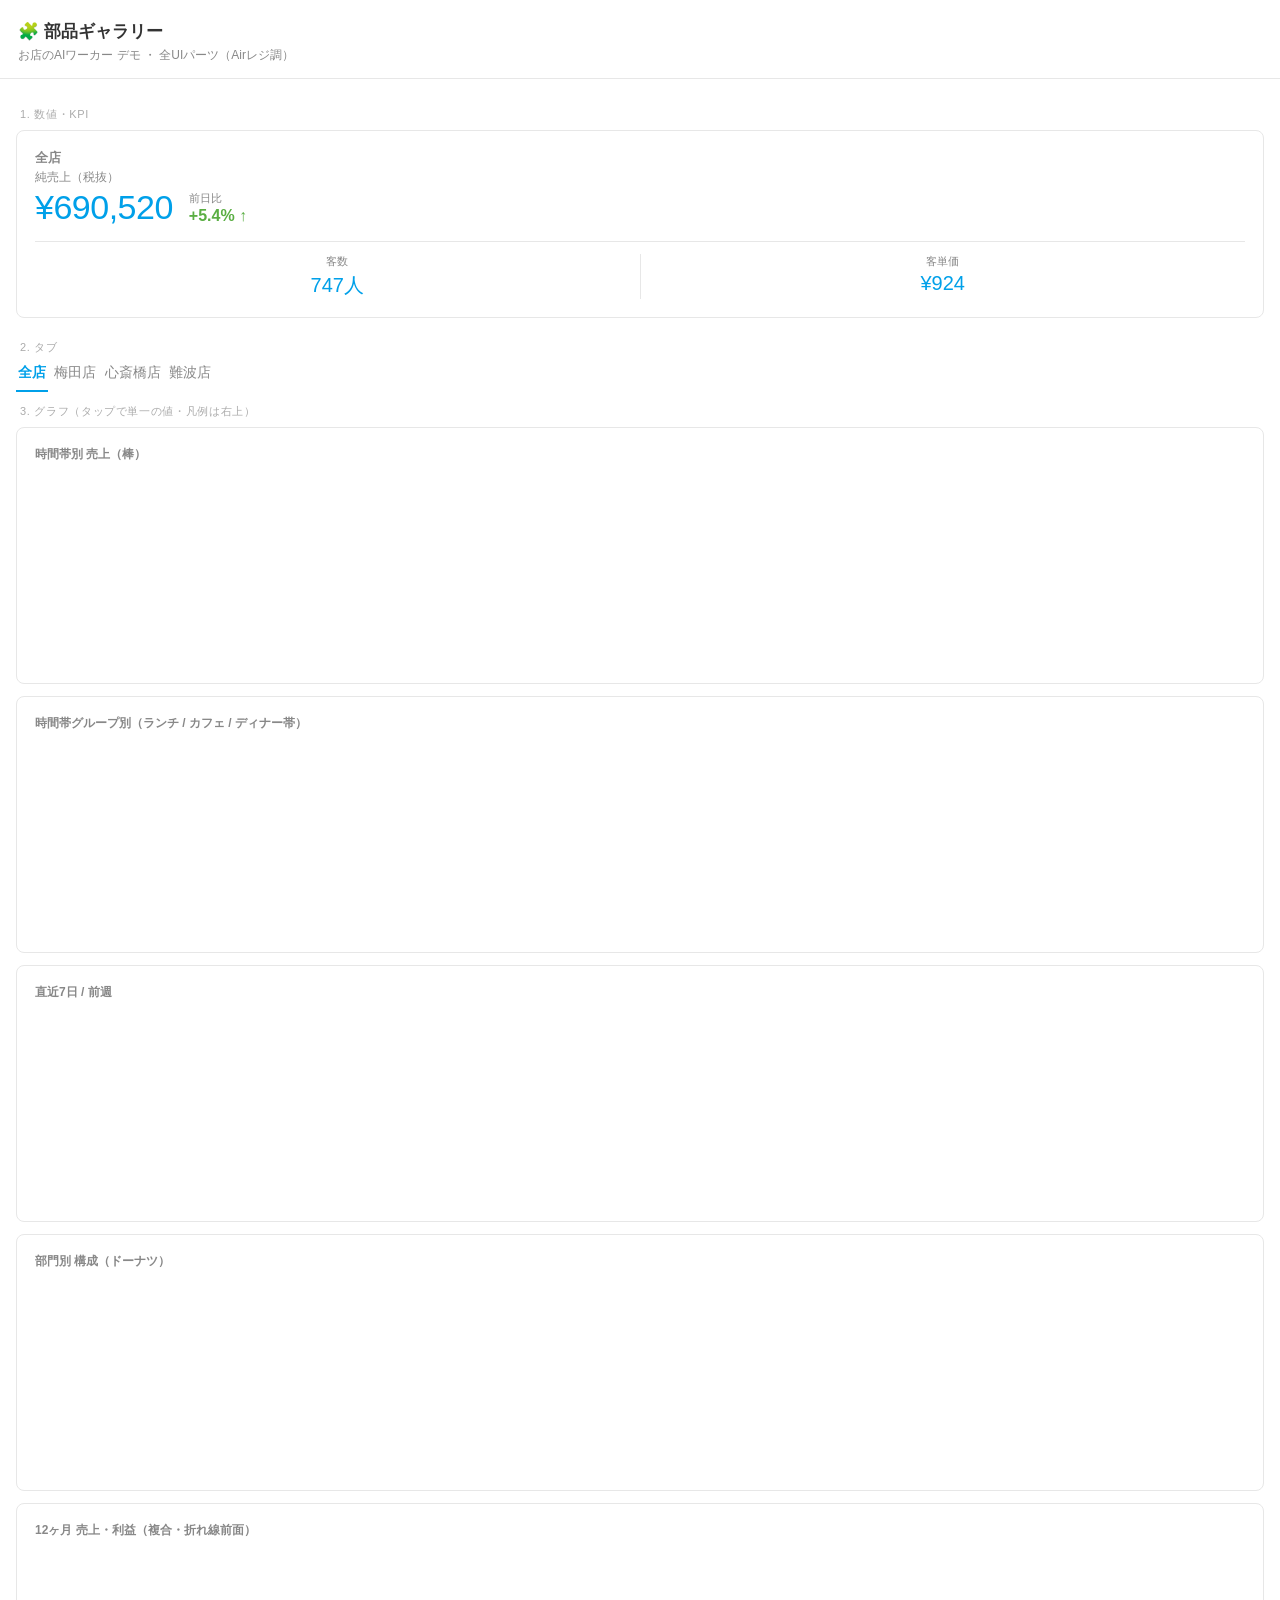
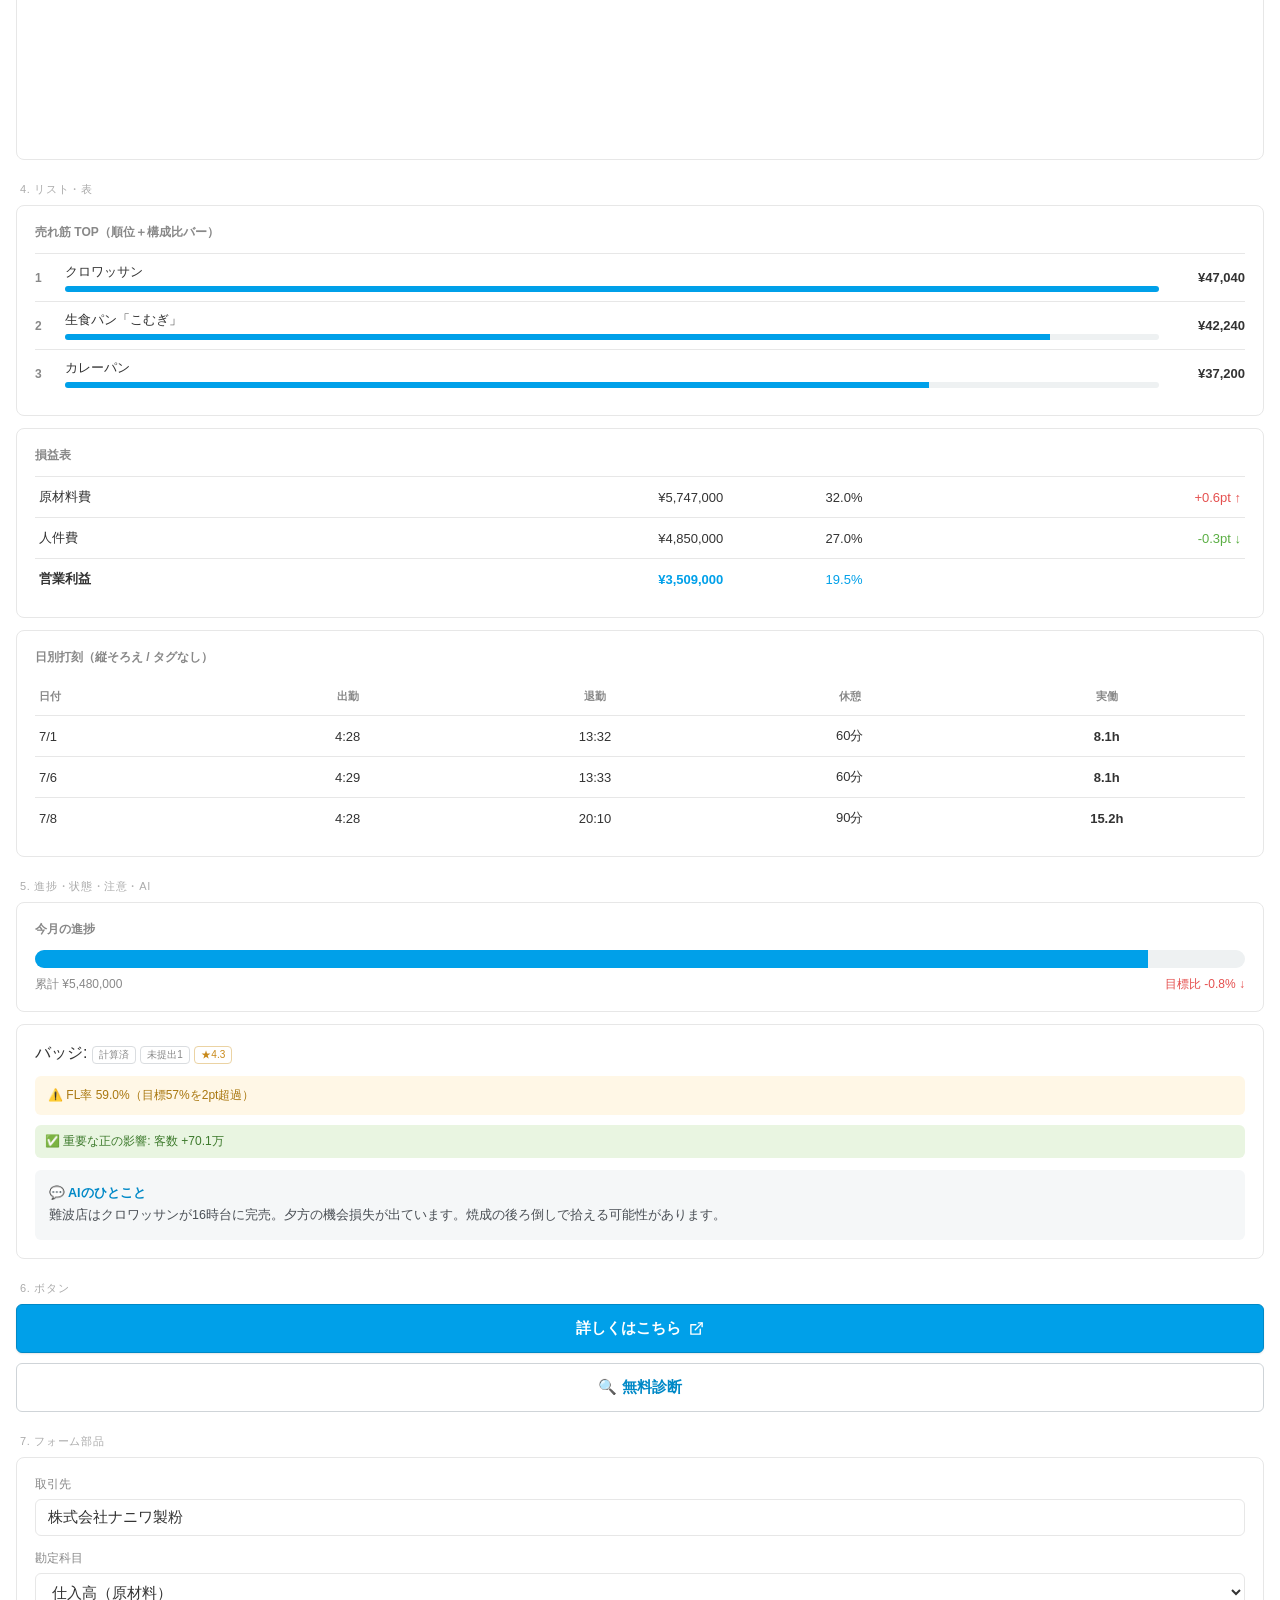
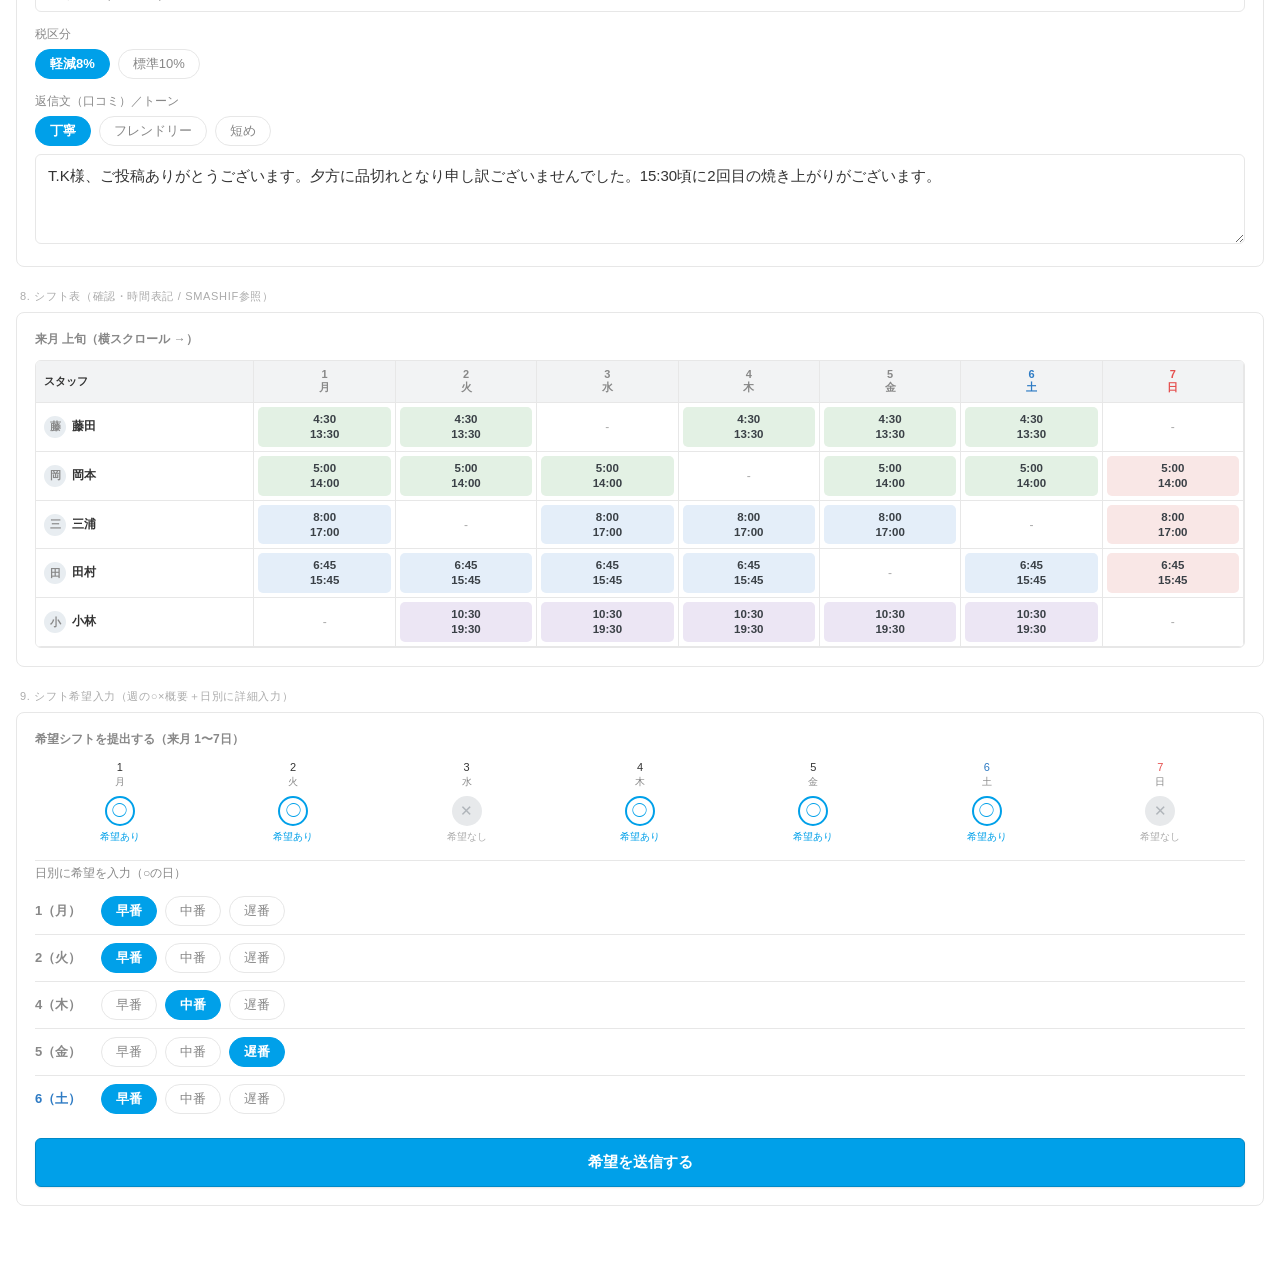
==== commit f7f26e17: "design(A1): 2巡目FB反映（前日比2行/客数客単価中央/グラフtooltip簡素化+凡例右上/進捗さらに太/入力縦幅/シフト白余白/シフト日別入力） Co-Authored-By: Cla" ====
--- a/liff/_gallery/index.html
+++ b/liff/_gallery/index.html
@@ -15,6 +15,8 @@
     .rankrow .nm { flex: 1; font-size: 13px; }
     .rankrow .nm .ow-bar { margin-top: 5px; }
     .rankrow .amt { font-size: 13px; font-weight: 700; width: 76px; text-align: right; }
+    .dayin .ow-row { padding: 8px 0; }
+    .dayin .k { width: 66px; font-weight: 600; }
   </style>
 </head>
 <body>
@@ -25,13 +27,13 @@
 
   <div class="ow-wrap">
 
-    <div class="glabel">1. 数値・KPI（左詰め / 純売上＋前日比 → 客数・客単価）</div>
+    <div class="glabel">1. 数値・KPI</div>
     <div class="ow-card">
       <div class="ow-scope">全店</div>
       <div class="ow-hero-lbl">純売上（税抜）</div>
       <div class="ow-hero-main">
         <span class="ow-hero-val">¥690,520</span>
-        <span class="ow-hero-delta ow-up">前日比 +5.4% ↑</span>
+        <span class="ow-hero-delta"><span class="dl">前日比</span><span class="dv ow-up">+5.4% ↑</span></span>
       </div>
       <div class="ow-kpi2">
         <div><div class="l">客数</div><div class="v">747人</div></div>
@@ -39,15 +41,15 @@
       </div>
     </div>
 
-    <div class="glabel">2. タブ（下線式）</div>
+    <div class="glabel">2. タブ</div>
     <div style="margin-bottom:12px"><span class="ow-tab on">全店</span> <span class="ow-tab">梅田店</span> <span class="ow-tab">心斎橋店</span> <span class="ow-tab">難波店</span></div>
 
-    <div class="glabel">3. グラフ（棒 / 時間帯グループ / 折れ線 / ドーナツ / 複合）</div>
+    <div class="glabel">3. グラフ（タップで単一の値・凡例は右上）</div>
     <div class="ow-card"><h2>時間帯別 売上（棒）</h2><div class="chartbox"><canvas id="c-bar"></canvas></div></div>
     <div class="ow-card"><h2>時間帯グループ別（ランチ / カフェ / ディナー帯）</h2><div class="chartbox"><canvas id="c-band"></canvas></div></div>
-    <div class="ow-card"><h2>直近7日 / 前週（今=青 前=グレー破線）</h2><div class="chartbox"><canvas id="c-line"></canvas></div></div>
-    <div class="ow-card"><h2>部門別 構成（ドーナツ・原色寄り）</h2><div class="chartbox"><canvas id="c-donut"></canvas></div></div>
-    <div class="ow-card"><h2>12ヶ月 売上・利益（複合・折れ線を前面に）</h2><div class="chartbox"><canvas id="c-combo"></canvas></div></div>
+    <div class="ow-card"><h2>直近7日 / 前週</h2><div class="chartbox"><canvas id="c-line"></canvas></div></div>
+    <div class="ow-card"><h2>部門別 構成（ドーナツ）</h2><div class="chartbox"><canvas id="c-donut"></canvas></div></div>
+    <div class="ow-card"><h2>12ヶ月 売上・利益（複合・折れ線前面）</h2><div class="chartbox"><canvas id="c-combo"></canvas></div></div>
 
     <div class="glabel">4. リスト・表</div>
     <div class="ow-card"><h2>売れ筋 TOP（順位＋構成比バー）</h2>
@@ -55,14 +57,14 @@
       <div class="rankrow"><div class="rk">2</div><div class="nm">生食パン「こむぎ」<div class="ow-bar"><i style="width:90%"></i></div></div><div class="amt">¥42,240</div></div>
       <div class="rankrow"><div class="rk">3</div><div class="nm">カレーパン<div class="ow-bar"><i style="width:79%"></i></div></div><div class="amt">¥37,200</div></div>
     </div>
-    <div class="ow-card"><h2>損益表（費目｜金額｜%｜前月比）</h2>
+    <div class="ow-card"><h2>損益表</h2>
       <table class="ow-table"><tbody>
         <tr><td style="text-align:left">原材料費</td><td style="text-align:right">¥5,747,000</td><td>32.0%</td><td class="ow-down" style="text-align:right">+0.6pt ↑</td></tr>
         <tr><td style="text-align:left">人件費</td><td style="text-align:right">¥4,850,000</td><td>27.0%</td><td class="ow-up" style="text-align:right">-0.3pt ↓</td></tr>
         <tr><td style="text-align:left;font-weight:700">営業利益</td><td style="text-align:right;font-weight:700;color:var(--brand)">¥3,509,000</td><td style="color:var(--brand)">19.5%</td><td></td></tr>
       </tbody></table>
     </div>
-    <div class="ow-card"><h2>日別打刻（勤務実績・縦そろえ / タグなし）</h2>
+    <div class="ow-card"><h2>日別打刻（縦そろえ / タグなし）</h2>
       <table class="ow-table"><thead><tr><th style="text-align:left">日付</th><th>出勤</th><th>退勤</th><th>休憩</th><th>実働</th></tr></thead><tbody>
         <tr><td style="text-align:left">7/1</td><td>4:28</td><td>13:32</td><td>60分</td><td style="font-weight:700">8.1h</td></tr>
         <tr><td style="text-align:left">7/6</td><td>4:29</td><td>13:33</td><td>60分</td><td style="font-weight:700">8.1h</td></tr>
@@ -71,31 +73,31 @@
     </div>
 
     <div class="glabel">5. 進捗・状態・注意・AI</div>
-    <div class="ow-card"><h2>今月の進捗（バー太め）</h2>
+    <div class="ow-card"><h2>今月の進捗</h2>
       <div class="ow-prog"><i style="width:92%"></i></div>
       <div style="display:flex;justify-content:space-between;font-size:12px;margin-top:8px;color:var(--sub)"><span>累計 ¥5,480,000</span><span class="ow-down">目標比 -0.8% ↓</span></div>
     </div>
     <div class="ow-card">
-      <div style="margin-bottom:12px">バッジ（ニュートラル）: <span class="ow-badge">計算済</span> <span class="ow-badge">未提出1</span> <span class="ow-badge star">★4.3</span></div>
+      <div style="margin-bottom:12px">バッジ: <span class="ow-badge">計算済</span> <span class="ow-badge">未提出1</span> <span class="ow-badge star">★4.3</span></div>
       <div class="ow-warn" style="margin-bottom:10px">⚠️ FL率 59.0%（目標57%を2pt超過）</div>
-      <div class="ow-hl" style="margin-bottom:12px;font-size:12px;color:#3d7a2c">✅ 重要な正の影響: 客数 +70.1万（薄緑ハイライト）</div>
+      <div class="ow-hl" style="margin-bottom:12px;font-size:12px;color:#3d7a2c">✅ 重要な正の影響: 客数 +70.1万</div>
       <div class="ow-ai"><b>💬 AIのひとこと</b><br>難波店はクロワッサンが16時台に完売。夕方の機会損失が出ています。焼成の後ろ倒しで拾える可能性があります。</div>
     </div>
 
-    <div class="glabel">6. ボタン（枠線でメリハリ・添付画像準拠）</div>
+    <div class="glabel">6. ボタン</div>
     <button class="ow-btn" style="margin-bottom:10px">詳しくはこちら
       <svg class="ext" viewBox="0 0 24 24" fill="none" stroke="currentColor" stroke-width="2.2" stroke-linecap="round" stroke-linejoin="round"><path d="M15 3h6v6"/><path d="M10 14 21 3"/><path d="M18 13v8H3V6h8"/></svg>
     </button>
     <button class="ow-btn sub" style="margin-bottom:4px">🔍 無料診断</button>
 
-    <div class="glabel">7. フォーム部品（チップ縦幅コンパクト）</div>
+    <div class="glabel">7. フォーム部品</div>
     <div class="ow-card">
       <div class="ow-field"><label>取引先</label><input class="ow-input" value="株式会社ナニワ製粉"></div>
       <div class="ow-field"><label>勘定科目</label>
         <select class="ow-select"><option>仕入高（原材料）</option><option>消耗品費</option></select></div>
       <div class="ow-field"><label>税区分</label>
         <div class="ow-chips"><span class="ow-chip on">軽減8%</span><span class="ow-chip">標準10%</span></div></div>
-      <div class="ow-field"><label>返信文（口コミ）／トーン</label>
+      <div class="ow-field" style="margin-bottom:0"><label>返信文（口コミ）／トーン</label>
         <div class="ow-chips" style="margin-bottom:8px"><span class="ow-chip on">丁寧</span><span class="ow-chip">フレンドリー</span><span class="ow-chip">短め</span></div>
         <textarea class="ow-textarea">T.K様、ご投稿ありがとうございます。夕方に品切れとなり申し訳ございませんでした。15:30頃に2回目の焼き上がりがございます。</textarea></div>
     </div>
@@ -110,17 +112,17 @@
             <th>1<br>月</th><th>2<br>火</th><th>3<br>水</th><th>4<br>木</th><th>5<br>金</th><th class="sat">6<br>土</th><th class="sun">7<br>日</th>
           </tr></thead>
           <tbody>
-            <tr><td class="name"><span class="av">藤</span>藤田</td><td class="tc tc-am">4:30<br>13:30</td><td class="tc tc-am">4:30<br>13:30</td><td class="off">-</td><td class="tc tc-am">4:30<br>13:30</td><td class="tc tc-am">4:30<br>13:30</td><td class="tc tc-am">4:30<br>13:30</td><td class="off tc-sun">-</td></tr>
-            <tr><td class="name"><span class="av">岡</span>岡本</td><td class="tc tc-am">5:00<br>14:00</td><td class="tc tc-am">5:00<br>14:00</td><td class="tc tc-am">5:00<br>14:00</td><td class="off">-</td><td class="tc tc-am">5:00<br>14:00</td><td class="tc tc-am">5:00<br>14:00</td><td class="tc tc-sun">5:00<br>14:00</td></tr>
-            <tr><td class="name"><span class="av">三</span>三浦</td><td class="tc tc-day">8:00<br>17:00</td><td class="off">-</td><td class="tc tc-day">8:00<br>17:00</td><td class="tc tc-day">8:00<br>17:00</td><td class="tc tc-day">8:00<br>17:00</td><td class="off">-</td><td class="tc tc-sun">8:00<br>17:00</td></tr>
-            <tr><td class="name"><span class="av">田</span>田村</td><td class="tc tc-day">6:45<br>15:45</td><td class="tc tc-day">6:45<br>15:45</td><td class="tc tc-day">6:45<br>15:45</td><td class="tc tc-day">6:45<br>15:45</td><td class="off">-</td><td class="tc tc-day">6:45<br>15:45</td><td class="tc tc-sun">6:45<br>15:45</td></tr>
-            <tr><td class="name"><span class="av">小</span>小林</td><td class="off">-</td><td class="tc tc-pm">10:30<br>19:30</td><td class="tc tc-pm">10:30<br>19:30</td><td class="tc tc-pm">10:30<br>19:30</td><td class="tc tc-pm">10:30<br>19:30</td><td class="tc tc-pm">10:30<br>19:30</td><td class="off tc-sun">-</td></tr>
+            <tr><td class="name"><span class="av">藤</span>藤田</td><td class="tc"><span class="tblk tc-am">4:30<br>13:30</span></td><td class="tc"><span class="tblk tc-am">4:30<br>13:30</span></td><td class="off">-</td><td class="tc"><span class="tblk tc-am">4:30<br>13:30</span></td><td class="tc"><span class="tblk tc-am">4:30<br>13:30</span></td><td class="tc"><span class="tblk tc-am">4:30<br>13:30</span></td><td class="off">-</td></tr>
+            <tr><td class="name"><span class="av">岡</span>岡本</td><td class="tc"><span class="tblk tc-am">5:00<br>14:00</span></td><td class="tc"><span class="tblk tc-am">5:00<br>14:00</span></td><td class="tc"><span class="tblk tc-am">5:00<br>14:00</span></td><td class="off">-</td><td class="tc"><span class="tblk tc-am">5:00<br>14:00</span></td><td class="tc"><span class="tblk tc-am">5:00<br>14:00</span></td><td class="tc"><span class="tblk tc-sun">5:00<br>14:00</span></td></tr>
+            <tr><td class="name"><span class="av">三</span>三浦</td><td class="tc"><span class="tblk tc-day">8:00<br>17:00</span></td><td class="off">-</td><td class="tc"><span class="tblk tc-day">8:00<br>17:00</span></td><td class="tc"><span class="tblk tc-day">8:00<br>17:00</span></td><td class="tc"><span class="tblk tc-day">8:00<br>17:00</span></td><td class="off">-</td><td class="tc"><span class="tblk tc-sun">8:00<br>17:00</span></td></tr>
+            <tr><td class="name"><span class="av">田</span>田村</td><td class="tc"><span class="tblk tc-day">6:45<br>15:45</span></td><td class="tc"><span class="tblk tc-day">6:45<br>15:45</span></td><td class="tc"><span class="tblk tc-day">6:45<br>15:45</span></td><td class="tc"><span class="tblk tc-day">6:45<br>15:45</span></td><td class="off">-</td><td class="tc"><span class="tblk tc-day">6:45<br>15:45</span></td><td class="tc"><span class="tblk tc-sun">6:45<br>15:45</span></td></tr>
+            <tr><td class="name"><span class="av">小</span>小林</td><td class="off">-</td><td class="tc"><span class="tblk tc-pm">10:30<br>19:30</span></td><td class="tc"><span class="tblk tc-pm">10:30<br>19:30</span></td><td class="tc"><span class="tblk tc-pm">10:30<br>19:30</span></td><td class="tc"><span class="tblk tc-pm">10:30<br>19:30</span></td><td class="tc"><span class="tblk tc-pm">10:30<br>19:30</span></td><td class="off">-</td></tr>
           </tbody>
         </table>
       </div>
     </div>
 
-    <div class="glabel">9. シフト入力（希望提出・smashifスマホUI準拠）</div>
+    <div class="glabel">9. シフト希望入力（週の○×概要＋日別に詳細入力）</div>
     <div class="ow-card">
       <h2>希望シフトを提出する（来月 1〜7日）</h2>
       <div class="ow-req">
@@ -132,6 +134,17 @@
         <div class="d yes sat"><div class="dl">6<small>土</small></div><div class="mk">◯</div><div class="st">希望あり</div></div>
         <div class="d no sun"><div class="dl">7<small>日</small></div><div class="mk">✕</div><div class="st">希望なし</div></div>
       </div>
+
+      <div style="border-top:1px solid var(--line); margin:16px 0 4px"></div>
+      <div class="ow-hero-lbl" style="margin-bottom:6px">日別に希望を入力（○の日）</div>
+      <div class="dayin">
+        <div class="ow-row" style="border-top:none"><span class="k">1（月）</span><div class="ow-chips"><span class="ow-chip on">早番</span><span class="ow-chip">中番</span><span class="ow-chip">遅番</span></div></div>
+        <div class="ow-row"><span class="k">2（火）</span><div class="ow-chips"><span class="ow-chip on">早番</span><span class="ow-chip">中番</span><span class="ow-chip">遅番</span></div></div>
+        <div class="ow-row"><span class="k">4（木）</span><div class="ow-chips"><span class="ow-chip">早番</span><span class="ow-chip on">中番</span><span class="ow-chip">遅番</span></div></div>
+        <div class="ow-row"><span class="k">5（金）</span><div class="ow-chips"><span class="ow-chip">早番</span><span class="ow-chip">中番</span><span class="ow-chip on">遅番</span></div></div>
+        <div class="ow-row"><span class="k" style="color:#2E7BC4">6（土）</span><div class="ow-chips"><span class="ow-chip on">早番</span><span class="ow-chip">中番</span><span class="ow-chip">遅番</span></div></div>
+      </div>
+
       <div style="margin-top:16px"><button class="ow-btn">希望を送信する</button></div>
     </div>
 
@@ -144,37 +157,47 @@
     const PAL = ["#1E9FE0","#7CB928","#EE5F9A","#F5901E","#8E6FD6","#17B9A0","#98A0A6"];
     const grid = { grid:{color:"#F0F0F0"}, ticks:{font:{size:10},color:"#999"} };
     const gridX = { grid:{display:false}, ticks:{font:{size:10},color:"#999"} };
+    const yen = n => "¥" + Number(n).toLocaleString("ja-JP");
     const $ = id => document.getElementById(id);
+    // ツールチップ共通: タイトル(11時等)＋色ボックスを消し、単一の値だけ
+    const tip = labelFn => ({ enabled:true, displayColors:false, callbacks:{ title:()=>"", label:labelFn } });
+    const legendTR = { display:true, position:"top", align:"end", labels:{ font:{size:10}, boxWidth:12 } };
 
     new Chart($("c-bar"), { type:"bar",
       data:{ labels:["7","9","11","13","15","17","19"].map(h=>h+"時"),
-        datasets:[{ data:[31,22,20,25,13,22,8], backgroundColor:BLUE, borderRadius:3 }] },
-      options:{ responsive:true, maintainAspectRatio:false, plugins:{legend:{display:false}}, scales:{x:gridX,y:grid} } });
+        datasets:[{ data:[31200,22000,19900,24900,12800,22400,7500], backgroundColor:BLUE, borderRadius:3 }] },
+      options:{ responsive:true, maintainAspectRatio:false, plugins:{legend:{display:false}, tooltip:tip(c=>yen(c.parsed.y))},
+        scales:{x:gridX,y:{...grid,ticks:{...grid.ticks,callback:v=>v/10000+"万"}}} } });
 
     new Chart($("c-band"), { type:"bar",
-      data:{ labels:["ランチ帯\n11-15","カフェ帯\n15-17","ディナー帯\n17-23"].map(s=>s.split("\n")),
-        datasets:[{ data:[248,96,182], backgroundColor:["#1E9FE0","#7CB928","#8E6FD6"], borderRadius:4, barPercentage:.6 }] },
-      options:{ responsive:true, maintainAspectRatio:false, plugins:{legend:{display:false},tooltip:{callbacks:{label:c=>"¥"+(c.parsed.y*1000).toLocaleString()}}},
-        scales:{x:{...gridX,ticks:{...gridX.ticks,font:{size:10}}},y:{...grid,ticks:{...grid.ticks,callback:v=>v+"k"}}} } });
+      data:{ labels:[["ランチ帯","11-15"],["カフェ帯","15-17"],["ディナー帯","17-23"]],
+        datasets:[{ data:[248000,96000,182000], backgroundColor:["#1E9FE0","#7CB928","#8E6FD6"], borderRadius:4, barPercentage:.6 }] },
+      options:{ responsive:true, maintainAspectRatio:false, plugins:{legend:{display:false}, tooltip:tip(c=>yen(c.parsed.y))},
+        scales:{x:{...gridX,ticks:{...gridX.ticks,font:{size:10}}},y:{...grid,ticks:{...grid.ticks,callback:v=>v/10000+"万"}}} } });
 
     new Chart($("c-line"), { type:"line",
       data:{ labels:["月","火","水","木","金","土","日"],
         datasets:[
-          { label:"今週", data:[64,70,73,81,76,64,69], borderColor:BLUE, backgroundColor:"rgba(0,160,233,.10)", fill:true, tension:.35, pointRadius:3, pointBackgroundColor:BLUE },
-          { label:"前週", data:[60,63,68,72,70,58,66], borderColor:GRAY, borderDash:[4,3], tension:.35, pointRadius:2, pointBackgroundColor:GRAY } ]},
-      options:{ responsive:true, maintainAspectRatio:false, plugins:{legend:{labels:{font:{size:10},boxWidth:12}}}, scales:{x:gridX,y:grid} } });
+          { label:"今週", data:[648,702,735,812,760,642,690], borderColor:BLUE, backgroundColor:"rgba(0,160,233,.10)", fill:true, tension:.35, pointRadius:3, pointBackgroundColor:BLUE },
+          { label:"前週", data:[601,632,681,725,704,585,662], borderColor:GRAY, borderDash:[4,3], tension:.35, pointRadius:2, pointBackgroundColor:GRAY } ]},
+      options:{ responsive:true, maintainAspectRatio:false, interaction:{mode:"nearest",intersect:true},
+        plugins:{ legend:legendTR, tooltip:tip(c=>`${c.dataset.label} ${yen(c.parsed.y*1000)}`) },
+        scales:{x:gridX,y:{...grid,ticks:{...grid.ticks,callback:v=>v/10+"万"}}} } });
 
     new Chart($("c-donut"), { type:"doughnut",
       data:{ labels:["菓子パン","食パン","惣菜パン","サンド","ハード","焼菓子","ドリンク"],
         datasets:[{ data:[24,22,18,13,12,6,5], backgroundColor:PAL, borderWidth:0 }] },
-      options:{ responsive:true, maintainAspectRatio:false, cutout:"58%", plugins:{legend:{position:"right",labels:{font:{size:10},boxWidth:12}}} } });
+      options:{ responsive:true, maintainAspectRatio:false, cutout:"58%",
+        plugins:{ legend:{position:"right",labels:{font:{size:10},boxWidth:12}}, tooltip:tip(c=>`${c.label} ${c.parsed}%`) } } });
 
     new Chart($("c-combo"), {
       data:{ labels:["8","9","10","11","12","1","2","3","4","5","6","7"],
         datasets:[
-          { type:"bar", label:"売上", order:2, data:[168,165,171,174,186,159,164,176,172,175,180,180], backgroundColor:"#BFE3F5", borderRadius:3, yAxisID:"y" },
-          { type:"line", label:"利益", order:1, data:[31,30,32,33,37,27,29,34,33,34,35,35], borderColor:BLUE, backgroundColor:BLUE, borderWidth:2, tension:.35, pointRadius:2, pointBackgroundColor:BLUE, yAxisID:"y" } ]},
-      options:{ responsive:true, maintainAspectRatio:false, plugins:{legend:{labels:{font:{size:10},boxWidth:12}}}, scales:{x:gridX,y:{...grid,ticks:{...grid.ticks,callback:v=>v+"万"}}} } });
+          { type:"bar", label:"売上", order:2, data:[1680,1650,1710,1740,1860,1590,1640,1760,1720,1750,1800,1796], backgroundColor:"#BFE3F5", borderRadius:3, yAxisID:"y" },
+          { type:"line", label:"利益", order:1, data:[310,300,320,330,370,270,290,340,330,340,350,351], borderColor:BLUE, backgroundColor:BLUE, borderWidth:2, tension:.35, pointRadius:2, pointBackgroundColor:BLUE, yAxisID:"y" } ]},
+      options:{ responsive:true, maintainAspectRatio:false, interaction:{mode:"nearest",intersect:true},
+        plugins:{ legend:legendTR, tooltip:tip(c=>`${c.dataset.label} ${yen(c.parsed.y*1000)}`) },
+        scales:{x:gridX,y:{...grid,ticks:{...grid.ticks,callback:v=>v/100+"万"}}} } });
   </script>
 </body>
 </html>
--- a/liff/shared.css
+++ b/liff/shared.css
@@ -63,13 +63,15 @@
 /* ヒーロー（左詰め: 全店 → 純売上ラベル → 数値＋前日比 → 客数/客単価） */
 .ow-scope { font-size: 13px; color: var(--sub); font-weight: 600; }
 .ow-hero-lbl { font-size: 12px; color: var(--sub); margin-top: 2px; }
-.ow-hero-main { display: flex; align-items: baseline; gap: 12px; margin-top: 2px; flex-wrap: wrap; }
+.ow-hero-main { display: flex; align-items: center; gap: 16px; margin-top: 2px; flex-wrap: wrap; }
 .ow-hero-val { font-size: 34px; font-weight: 400; letter-spacing: -.5px; color: var(--brand); line-height: 1.15; }
-.ow-hero-delta { font-size: 15px; font-weight: 700; }
-/* 下段 2列（客数/客単価・左詰め） */
+.ow-hero-delta { display: inline-block; }
+.ow-hero-delta .dl { display: block; font-size: 11px; color: var(--sub); }
+.ow-hero-delta .dv { display: block; font-size: 16px; font-weight: 700; margin-top: 1px; }
+/* 下段 2列（客数/客単価・各ボックス中央） */
 .ow-kpi2 { display: flex; margin-top: 14px; border-top: 1px solid var(--line); padding-top: 12px; }
-.ow-kpi2 > div { flex: 1; }
-.ow-kpi2 > div + div { border-left: 1px solid var(--line); padding-left: 16px; }
+.ow-kpi2 > div { flex: 1; text-align: center; }
+.ow-kpi2 > div + div { border-left: 1px solid var(--line); }
 .ow-kpi2 .l { font-size: 11px; color: var(--sub); }
 .ow-kpi2 .v { font-size: 20px; font-weight: 400; color: var(--brand); margin-top: 3px; }
 
@@ -106,7 +108,7 @@
 /* バー（ブルー・薄いトラック） */
 .ow-bar  { height: 6px; border-radius: 3px; background: #EEF1F2; overflow: hidden; }
 .ow-bar > i { display: block; height: 100%; background: var(--brand); }
-.ow-prog { height: 12px; border-radius: 6px; background: #EEF1F2; overflow: hidden; }
+.ow-prog { height: 18px; border-radius: 9px; background: #EEF1F2; overflow: hidden; }
 .ow-prog > i { display: block; height: 100%; background: var(--brand); }
 
 /* CTA（Airレジのブルー） */
@@ -131,7 +133,7 @@
 /* フォーム部品 */
 .ow-field { margin-bottom: 14px; }
 .ow-field > label { display: block; font-size: 12px; color: var(--sub); margin-bottom: 6px; }
-.ow-input, .ow-select, .ow-textarea { width: 100%; font-size: 15px; color: var(--ink); background: #fff; border: 1px solid var(--line); border-radius: var(--radius-sm); padding: 11px 12px; font-family: inherit; }
+.ow-input, .ow-select, .ow-textarea { width: 100%; font-size: 15px; color: var(--ink); background: #fff; border: 1px solid var(--line); border-radius: var(--radius-sm); padding: 9px 12px; font-family: inherit; }
 .ow-textarea { min-height: 90px; resize: vertical; line-height: 1.6; }
 .ow-input:focus, .ow-select:focus, .ow-textarea:focus { outline: none; border-color: var(--brand); box-shadow: 0 0 0 3px var(--brand-tint); }
 
@@ -160,12 +162,14 @@
 
 /* シフト表・時間表記セル（smashif風・時間帯で淡色分け） */
 .ow-shift td.name .av { display: inline-flex; width: 22px; height: 22px; border-radius: 999px; background: #E8EDF1; color: var(--sub); align-items: center; justify-content: center; font-size: 11px; margin-right: 6px; vertical-align: middle; }
-.ow-shift td.tc { font-size: 11.5px; font-weight: 600; color: #3a4046; line-height: 1.35; }
-.tc-am  { background: #EAF5EA; }   /* 早め（〜16時） */
-.tc-day { background: #E9F1FA; }   /* 日中 */
-.tc-pm  { background: #EFEBF7; }   /* 遅め（夜） */
-.tc-sun { background: #FBEDEC; }   /* 日曜 */
-.ow-shift td.tc.off, .ow-shift td.off { color: var(--muted); font-weight: 400; }
+/* 色は「セル全面」でなく内側ブロックに乗せ、白の余白を残す（メリハリ） */
+.ow-shift td.tc { padding: 4px; }
+.ow-shift td.tc .tblk { display: block; border-radius: 5px; padding: 5px 3px; font-size: 11.5px; font-weight: 600; color: #3a4046; line-height: 1.3; }
+.tblk.tc-am  { background: #E3F1E4; }   /* 早め（〜16時） */
+.tblk.tc-day { background: #E4EEF9; }   /* 日中 */
+.tblk.tc-pm  { background: #ECE6F4; }   /* 遅め（夜） */
+.tblk.tc-sun { background: #F9E7E6; }   /* 日曜 */
+.ow-shift td.off { color: var(--muted); font-weight: 400; }
 
 /* シフト希望入力（smashif風・日ごとに ○希望あり / ×希望なし） */
 .ow-req { display: flex; gap: 4px; }
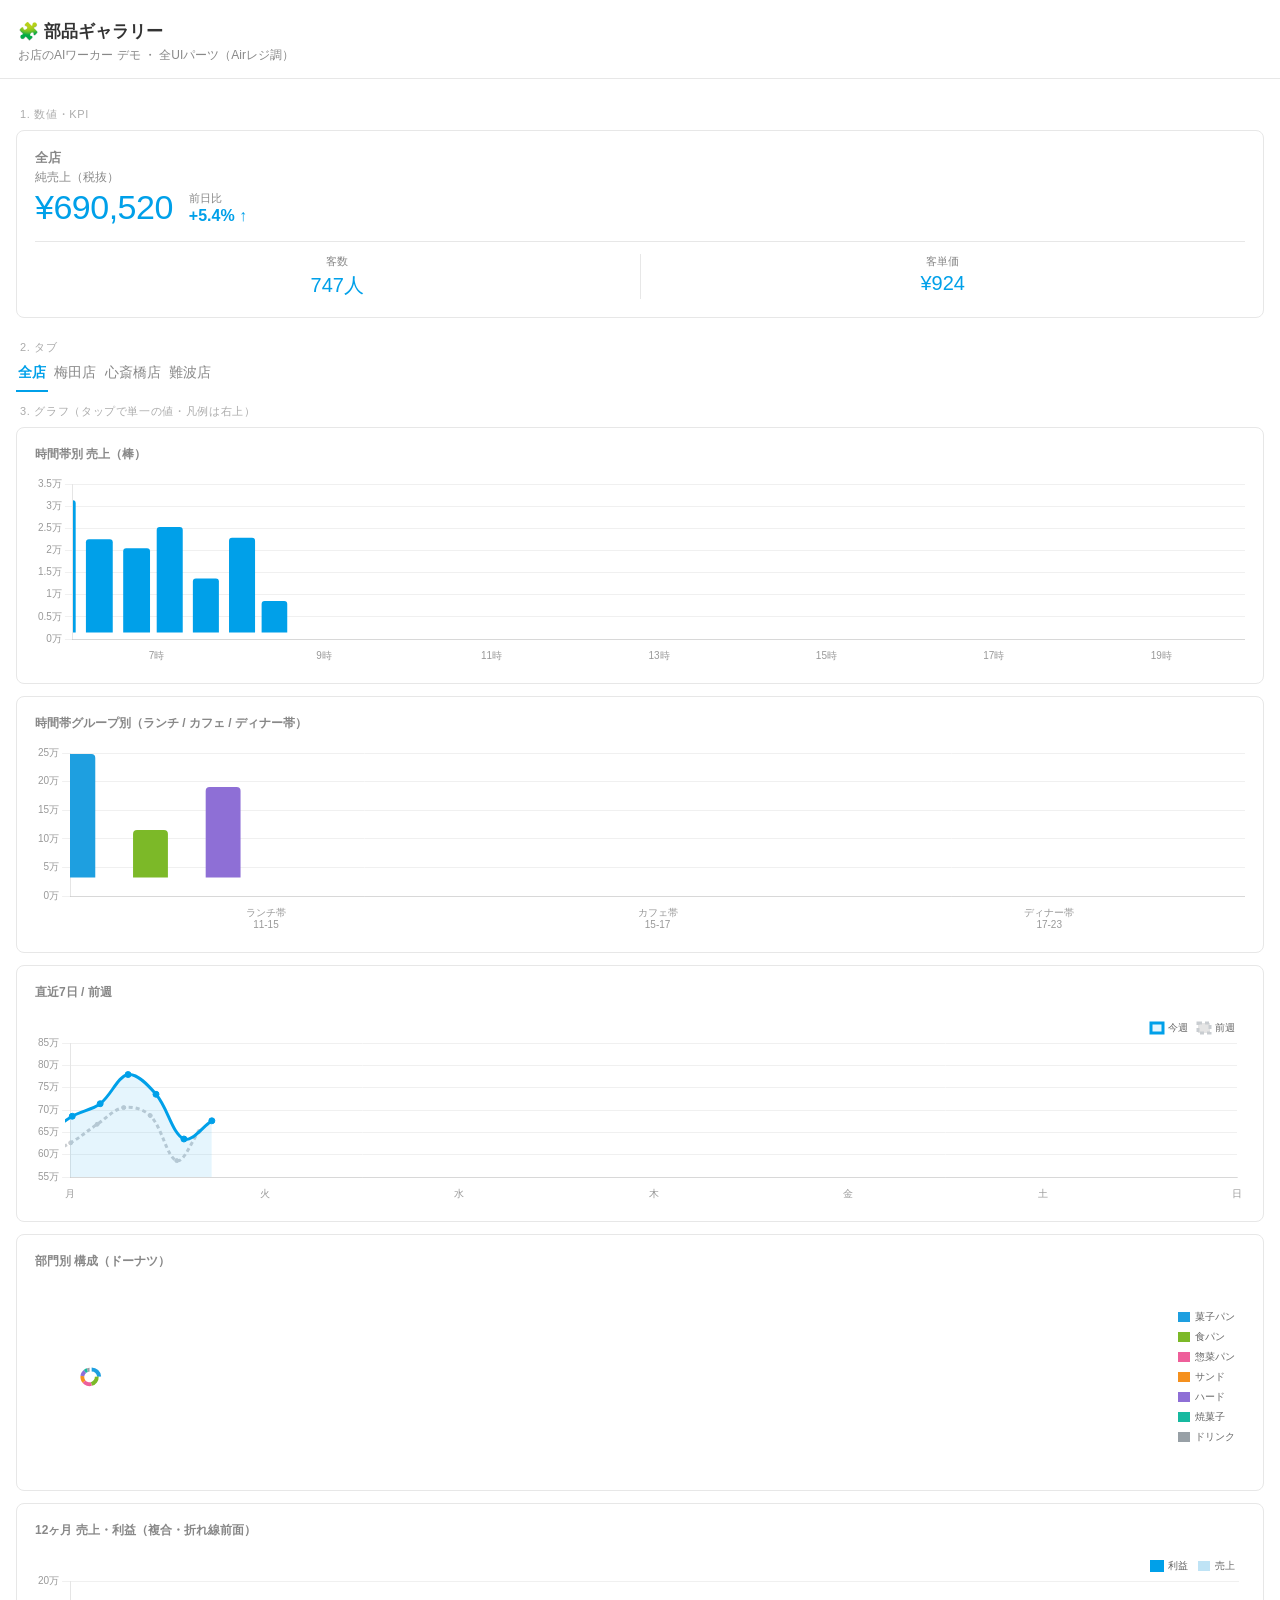
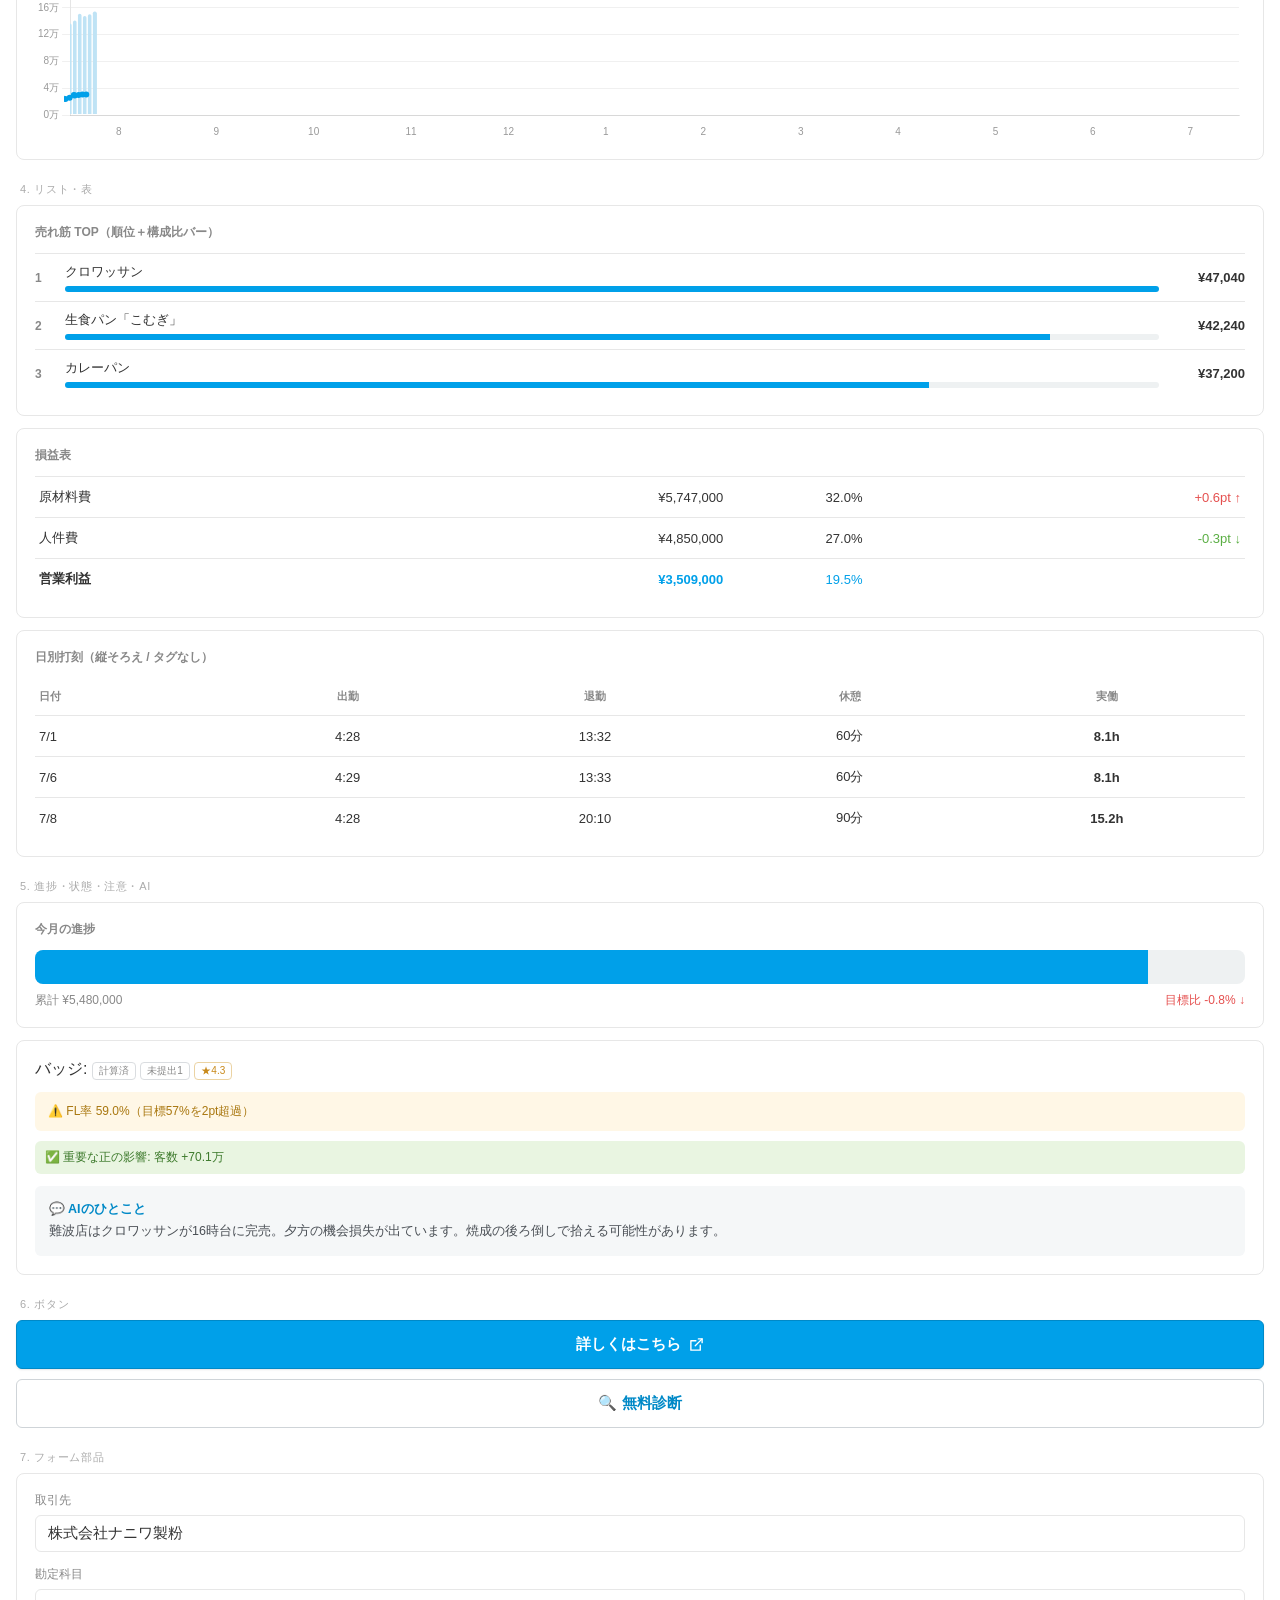
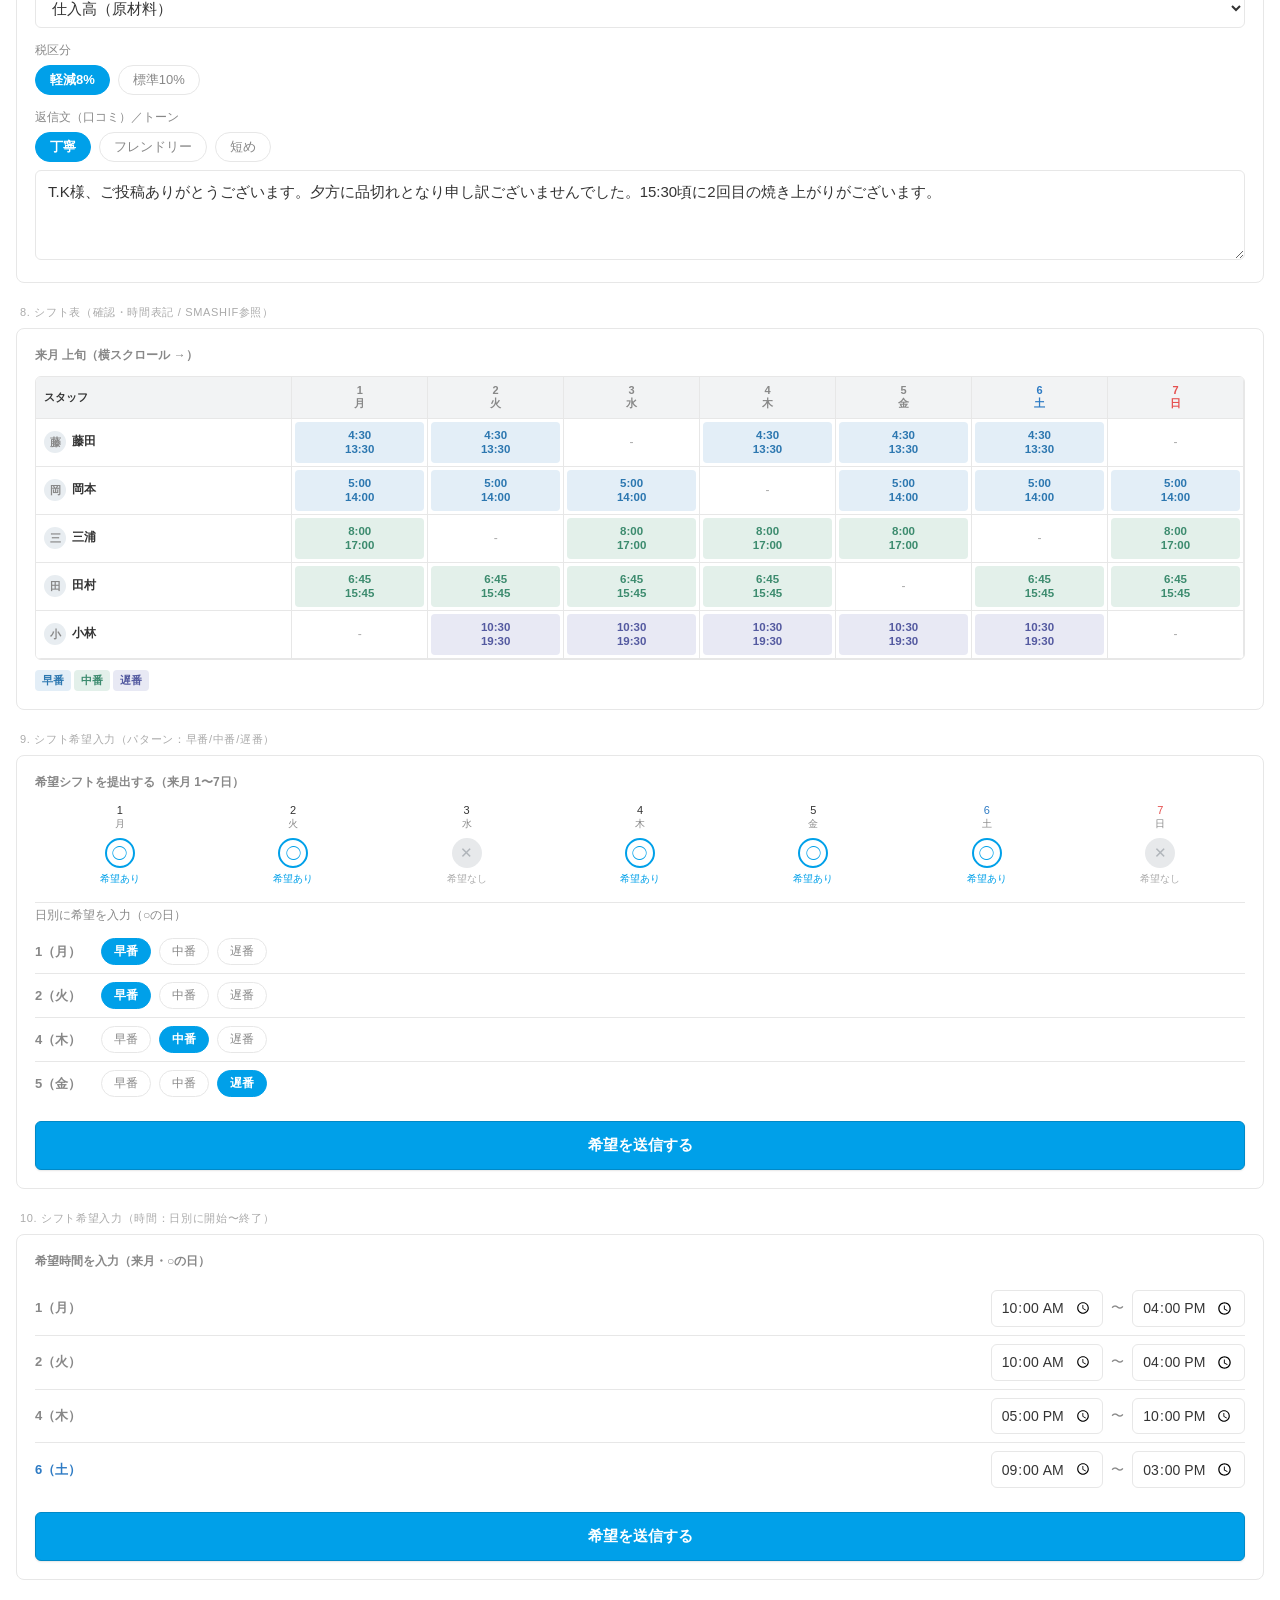
==== commit cfe171e8: "design(A1): 3巡目FB反映（前日比を数字と同色/2行・7日tooltip数字のみ・進捗さらに太・シフト表配色刷新+ボックス塗り・パターン入力チップ縮小・時間入力を新規追加） Co-Auth" ====
--- a/liff/_gallery/index.html
+++ b/liff/_gallery/index.html
@@ -17,6 +17,8 @@
     .rankrow .amt { font-size: 13px; font-weight: 700; width: 76px; text-align: right; }
     .dayin .ow-row { padding: 8px 0; }
     .dayin .k { width: 66px; font-weight: 600; }
+    .tmwrap { display: flex; align-items: center; gap: 8px; margin-left: auto; }
+    .tmwrap .sep { color: var(--sub); }
   </style>
 </head>
 <body>
@@ -33,7 +35,7 @@
       <div class="ow-hero-lbl">純売上（税抜）</div>
       <div class="ow-hero-main">
         <span class="ow-hero-val">¥690,520</span>
-        <span class="ow-hero-delta"><span class="dl">前日比</span><span class="dv ow-up">+5.4% ↑</span></span>
+        <span class="ow-hero-delta"><span class="dl">前日比</span><span class="dv">+5.4% ↑</span></span>
       </div>
       <div class="ow-kpi2">
         <div><div class="l">客数</div><div class="v">747人</div></div>
@@ -113,16 +115,17 @@
           </tr></thead>
           <tbody>
             <tr><td class="name"><span class="av">藤</span>藤田</td><td class="tc"><span class="tblk tc-am">4:30<br>13:30</span></td><td class="tc"><span class="tblk tc-am">4:30<br>13:30</span></td><td class="off">-</td><td class="tc"><span class="tblk tc-am">4:30<br>13:30</span></td><td class="tc"><span class="tblk tc-am">4:30<br>13:30</span></td><td class="tc"><span class="tblk tc-am">4:30<br>13:30</span></td><td class="off">-</td></tr>
-            <tr><td class="name"><span class="av">岡</span>岡本</td><td class="tc"><span class="tblk tc-am">5:00<br>14:00</span></td><td class="tc"><span class="tblk tc-am">5:00<br>14:00</span></td><td class="tc"><span class="tblk tc-am">5:00<br>14:00</span></td><td class="off">-</td><td class="tc"><span class="tblk tc-am">5:00<br>14:00</span></td><td class="tc"><span class="tblk tc-am">5:00<br>14:00</span></td><td class="tc"><span class="tblk tc-sun">5:00<br>14:00</span></td></tr>
-            <tr><td class="name"><span class="av">三</span>三浦</td><td class="tc"><span class="tblk tc-day">8:00<br>17:00</span></td><td class="off">-</td><td class="tc"><span class="tblk tc-day">8:00<br>17:00</span></td><td class="tc"><span class="tblk tc-day">8:00<br>17:00</span></td><td class="tc"><span class="tblk tc-day">8:00<br>17:00</span></td><td class="off">-</td><td class="tc"><span class="tblk tc-sun">8:00<br>17:00</span></td></tr>
-            <tr><td class="name"><span class="av">田</span>田村</td><td class="tc"><span class="tblk tc-day">6:45<br>15:45</span></td><td class="tc"><span class="tblk tc-day">6:45<br>15:45</span></td><td class="tc"><span class="tblk tc-day">6:45<br>15:45</span></td><td class="tc"><span class="tblk tc-day">6:45<br>15:45</span></td><td class="off">-</td><td class="tc"><span class="tblk tc-day">6:45<br>15:45</span></td><td class="tc"><span class="tblk tc-sun">6:45<br>15:45</span></td></tr>
+            <tr><td class="name"><span class="av">岡</span>岡本</td><td class="tc"><span class="tblk tc-am">5:00<br>14:00</span></td><td class="tc"><span class="tblk tc-am">5:00<br>14:00</span></td><td class="tc"><span class="tblk tc-am">5:00<br>14:00</span></td><td class="off">-</td><td class="tc"><span class="tblk tc-am">5:00<br>14:00</span></td><td class="tc"><span class="tblk tc-am">5:00<br>14:00</span></td><td class="tc"><span class="tblk tc-am">5:00<br>14:00</span></td></tr>
+            <tr><td class="name"><span class="av">三</span>三浦</td><td class="tc"><span class="tblk tc-day">8:00<br>17:00</span></td><td class="off">-</td><td class="tc"><span class="tblk tc-day">8:00<br>17:00</span></td><td class="tc"><span class="tblk tc-day">8:00<br>17:00</span></td><td class="tc"><span class="tblk tc-day">8:00<br>17:00</span></td><td class="off">-</td><td class="tc"><span class="tblk tc-day">8:00<br>17:00</span></td></tr>
+            <tr><td class="name"><span class="av">田</span>田村</td><td class="tc"><span class="tblk tc-day">6:45<br>15:45</span></td><td class="tc"><span class="tblk tc-day">6:45<br>15:45</span></td><td class="tc"><span class="tblk tc-day">6:45<br>15:45</span></td><td class="tc"><span class="tblk tc-day">6:45<br>15:45</span></td><td class="off">-</td><td class="tc"><span class="tblk tc-day">6:45<br>15:45</span></td><td class="tc"><span class="tblk tc-day">6:45<br>15:45</span></td></tr>
             <tr><td class="name"><span class="av">小</span>小林</td><td class="off">-</td><td class="tc"><span class="tblk tc-pm">10:30<br>19:30</span></td><td class="tc"><span class="tblk tc-pm">10:30<br>19:30</span></td><td class="tc"><span class="tblk tc-pm">10:30<br>19:30</span></td><td class="tc"><span class="tblk tc-pm">10:30<br>19:30</span></td><td class="tc"><span class="tblk tc-pm">10:30<br>19:30</span></td><td class="off">-</td></tr>
           </tbody>
         </table>
       </div>
-    </div>
-
-    <div class="glabel">9. シフト希望入力（週の○×概要＋日別に詳細入力）</div>
+      <div style="margin-top:10px;font-size:11px;color:var(--sub)"><span class="sh sh-am" style="background:#E3EEF7;color:#2C77B0">早番</span> <span class="sh sh-mid" style="background:#E3F0EA;color:#3C8B6E">中番</span> <span class="sh sh-pm" style="background:#E8E9F4;color:#545AA0">遅番</span></div>
+    </div>
+
+    <div class="glabel">9. シフト希望入力（パターン：早番/中番/遅番）</div>
     <div class="ow-card">
       <h2>希望シフトを提出する（来月 1〜7日）</h2>
       <div class="ow-req">
@@ -134,7 +137,6 @@
         <div class="d yes sat"><div class="dl">6<small>土</small></div><div class="mk">◯</div><div class="st">希望あり</div></div>
         <div class="d no sun"><div class="dl">7<small>日</small></div><div class="mk">✕</div><div class="st">希望なし</div></div>
       </div>
-
       <div style="border-top:1px solid var(--line); margin:16px 0 4px"></div>
       <div class="ow-hero-lbl" style="margin-bottom:6px">日別に希望を入力（○の日）</div>
       <div class="dayin">
@@ -142,9 +144,23 @@
         <div class="ow-row"><span class="k">2（火）</span><div class="ow-chips"><span class="ow-chip on">早番</span><span class="ow-chip">中番</span><span class="ow-chip">遅番</span></div></div>
         <div class="ow-row"><span class="k">4（木）</span><div class="ow-chips"><span class="ow-chip">早番</span><span class="ow-chip on">中番</span><span class="ow-chip">遅番</span></div></div>
         <div class="ow-row"><span class="k">5（金）</span><div class="ow-chips"><span class="ow-chip">早番</span><span class="ow-chip">中番</span><span class="ow-chip on">遅番</span></div></div>
-        <div class="ow-row"><span class="k" style="color:#2E7BC4">6（土）</span><div class="ow-chips"><span class="ow-chip on">早番</span><span class="ow-chip">中番</span><span class="ow-chip">遅番</span></div></div>
-      </div>
-
+      </div>
+      <div style="margin-top:16px"><button class="ow-btn">希望を送信する</button></div>
+    </div>
+
+    <div class="glabel">10. シフト希望入力（時間：日別に開始〜終了）</div>
+    <div class="ow-card">
+      <h2>希望時間を入力（来月・○の日）</h2>
+      <div class="dayin">
+        <div class="ow-row" style="border-top:none"><span class="k">1（月）</span>
+          <div class="tmwrap"><input type="time" class="ow-input tm" value="10:00"><span class="sep">〜</span><input type="time" class="ow-input tm" value="16:00"></div></div>
+        <div class="ow-row"><span class="k">2（火）</span>
+          <div class="tmwrap"><input type="time" class="ow-input tm" value="10:00"><span class="sep">〜</span><input type="time" class="ow-input tm" value="16:00"></div></div>
+        <div class="ow-row"><span class="k">4（木）</span>
+          <div class="tmwrap"><input type="time" class="ow-input tm" value="17:00"><span class="sep">〜</span><input type="time" class="ow-input tm" value="22:00"></div></div>
+        <div class="ow-row"><span class="k" style="color:#2E7BC4">6（土）</span>
+          <div class="tmwrap"><input type="time" class="ow-input tm" value="09:00"><span class="sep">〜</span><input type="time" class="ow-input tm" value="15:00"></div></div>
+      </div>
       <div style="margin-top:16px"><button class="ow-btn">希望を送信する</button></div>
     </div>
 
@@ -159,7 +175,6 @@
     const gridX = { grid:{display:false}, ticks:{font:{size:10},color:"#999"} };
     const yen = n => "¥" + Number(n).toLocaleString("ja-JP");
     const $ = id => document.getElementById(id);
-    // ツールチップ共通: タイトル(11時等)＋色ボックスを消し、単一の値だけ
     const tip = labelFn => ({ enabled:true, displayColors:false, callbacks:{ title:()=>"", label:labelFn } });
     const legendTR = { display:true, position:"top", align:"end", labels:{ font:{size:10}, boxWidth:12 } };
 
@@ -181,7 +196,7 @@
           { label:"今週", data:[648,702,735,812,760,642,690], borderColor:BLUE, backgroundColor:"rgba(0,160,233,.10)", fill:true, tension:.35, pointRadius:3, pointBackgroundColor:BLUE },
           { label:"前週", data:[601,632,681,725,704,585,662], borderColor:GRAY, borderDash:[4,3], tension:.35, pointRadius:2, pointBackgroundColor:GRAY } ]},
       options:{ responsive:true, maintainAspectRatio:false, interaction:{mode:"nearest",intersect:true},
-        plugins:{ legend:legendTR, tooltip:tip(c=>`${c.dataset.label} ${yen(c.parsed.y*1000)}`) },
+        plugins:{ legend:legendTR, tooltip:tip(c=>yen(c.parsed.y*1000)) },
         scales:{x:gridX,y:{...grid,ticks:{...grid.ticks,callback:v=>v/10+"万"}}} } });
 
     new Chart($("c-donut"), { type:"doughnut",
--- a/liff/shared.css
+++ b/liff/shared.css
@@ -67,7 +67,7 @@
 .ow-hero-val { font-size: 34px; font-weight: 400; letter-spacing: -.5px; color: var(--brand); line-height: 1.15; }
 .ow-hero-delta { display: inline-block; }
 .ow-hero-delta .dl { display: block; font-size: 11px; color: var(--sub); }
-.ow-hero-delta .dv { display: block; font-size: 16px; font-weight: 700; margin-top: 1px; }
+.ow-hero-delta .dv { display: block; font-size: 16px; font-weight: 700; margin-top: 1px; color: var(--brand); }
 /* 下段 2列（客数/客単価・各ボックス中央） */
 .ow-kpi2 { display: flex; margin-top: 14px; border-top: 1px solid var(--line); padding-top: 12px; }
 .ow-kpi2 > div { flex: 1; text-align: center; }
@@ -108,7 +108,7 @@
 /* バー（ブルー・薄いトラック） */
 .ow-bar  { height: 6px; border-radius: 3px; background: #EEF1F2; overflow: hidden; }
 .ow-bar > i { display: block; height: 100%; background: var(--brand); }
-.ow-prog { height: 18px; border-radius: 9px; background: #EEF1F2; overflow: hidden; }
+.ow-prog { height: 34px; border-radius: 8px; background: #EEF1F2; overflow: hidden; }
 .ow-prog > i { display: block; height: 100%; background: var(--brand); }
 
 /* CTA（Airレジのブルー） */
@@ -163,13 +163,17 @@
 /* シフト表・時間表記セル（smashif風・時間帯で淡色分け） */
 .ow-shift td.name .av { display: inline-flex; width: 22px; height: 22px; border-radius: 999px; background: #E8EDF1; color: var(--sub); align-items: center; justify-content: center; font-size: 11px; margin-right: 6px; vertical-align: middle; }
 /* 色は「セル全面」でなく内側ブロックに乗せ、白の余白を残す（メリハリ） */
-.ow-shift td.tc { padding: 4px; }
-.ow-shift td.tc .tblk { display: block; border-radius: 5px; padding: 5px 3px; font-size: 11.5px; font-weight: 600; color: #3a4046; line-height: 1.3; }
-.tblk.tc-am  { background: #E3F1E4; }   /* 早め（〜16時） */
-.tblk.tc-day { background: #E4EEF9; }   /* 日中 */
-.tblk.tc-pm  { background: #ECE6F4; }   /* 遅め（夜） */
-.tblk.tc-sun { background: #F9E7E6; }   /* 日曜 */
+.ow-shift tbody td { height: 48px; }
+.ow-shift td.tc { padding: 3px; }
+.ow-shift td.tc .tblk { display: flex; flex-direction: column; align-items: center; justify-content: center; height: 100%; border-radius: 4px; font-size: 11.5px; font-weight: 600; line-height: 1.25; }
+.tblk.tc-am  { background: #E3EEF7; color: #2C77B0; }   /* 早番（青系） */
+.tblk.tc-day { background: #E3F0EA; color: #3C8B6E; }   /* 中番/日中（緑系） */
+.tblk.tc-pm  { background: #E8E9F4; color: #545AA0; }   /* 遅番/夜（藍系） */
 .ow-shift td.off { color: var(--muted); font-weight: 400; }
+
+/* シフトパターン入力のチップ（縦幅コンパクト）／時間入力 */
+.dayin .ow-chip { padding: 4px 12px; font-size: 12px; }
+.ow-input.tm { width: auto; padding: 7px 9px; font-size: 14px; }
 
 /* シフト希望入力（smashif風・日ごとに ○希望あり / ×希望なし） */
 .ow-req { display: flex; gap: 4px; }
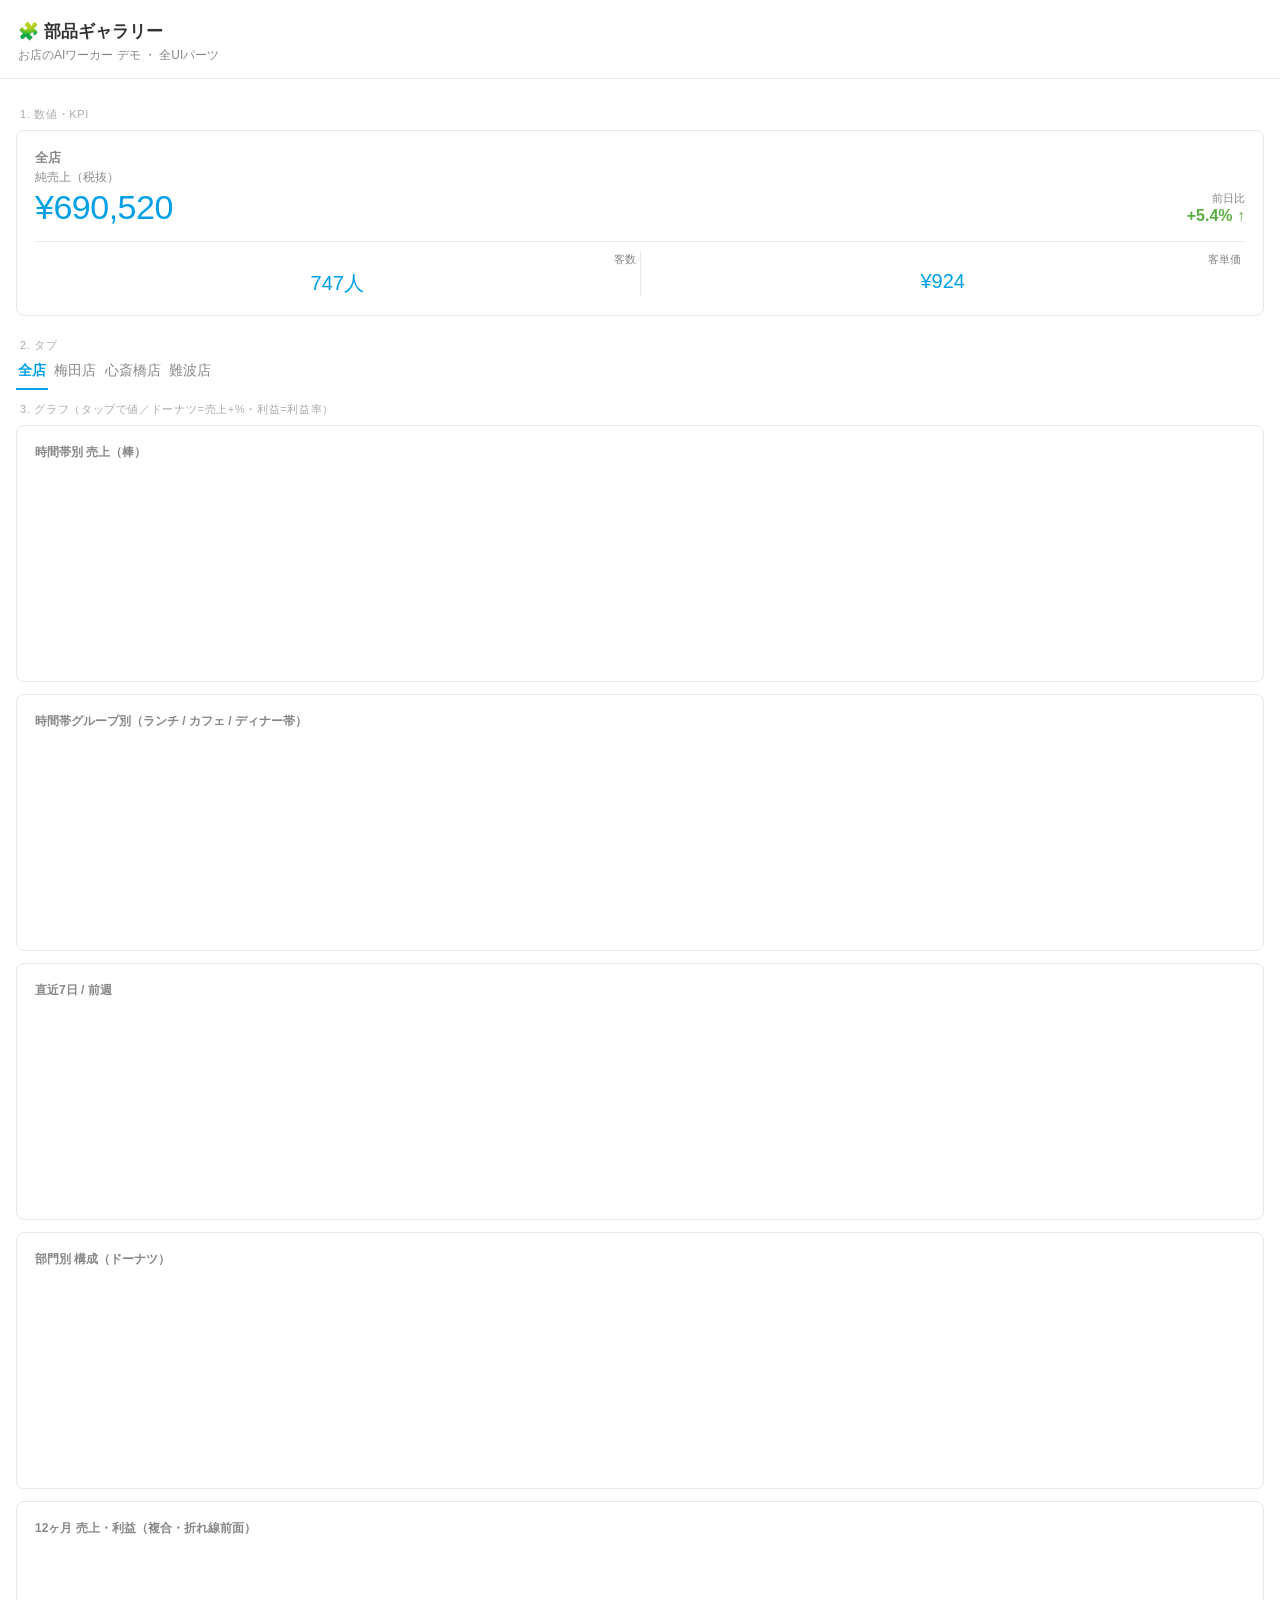
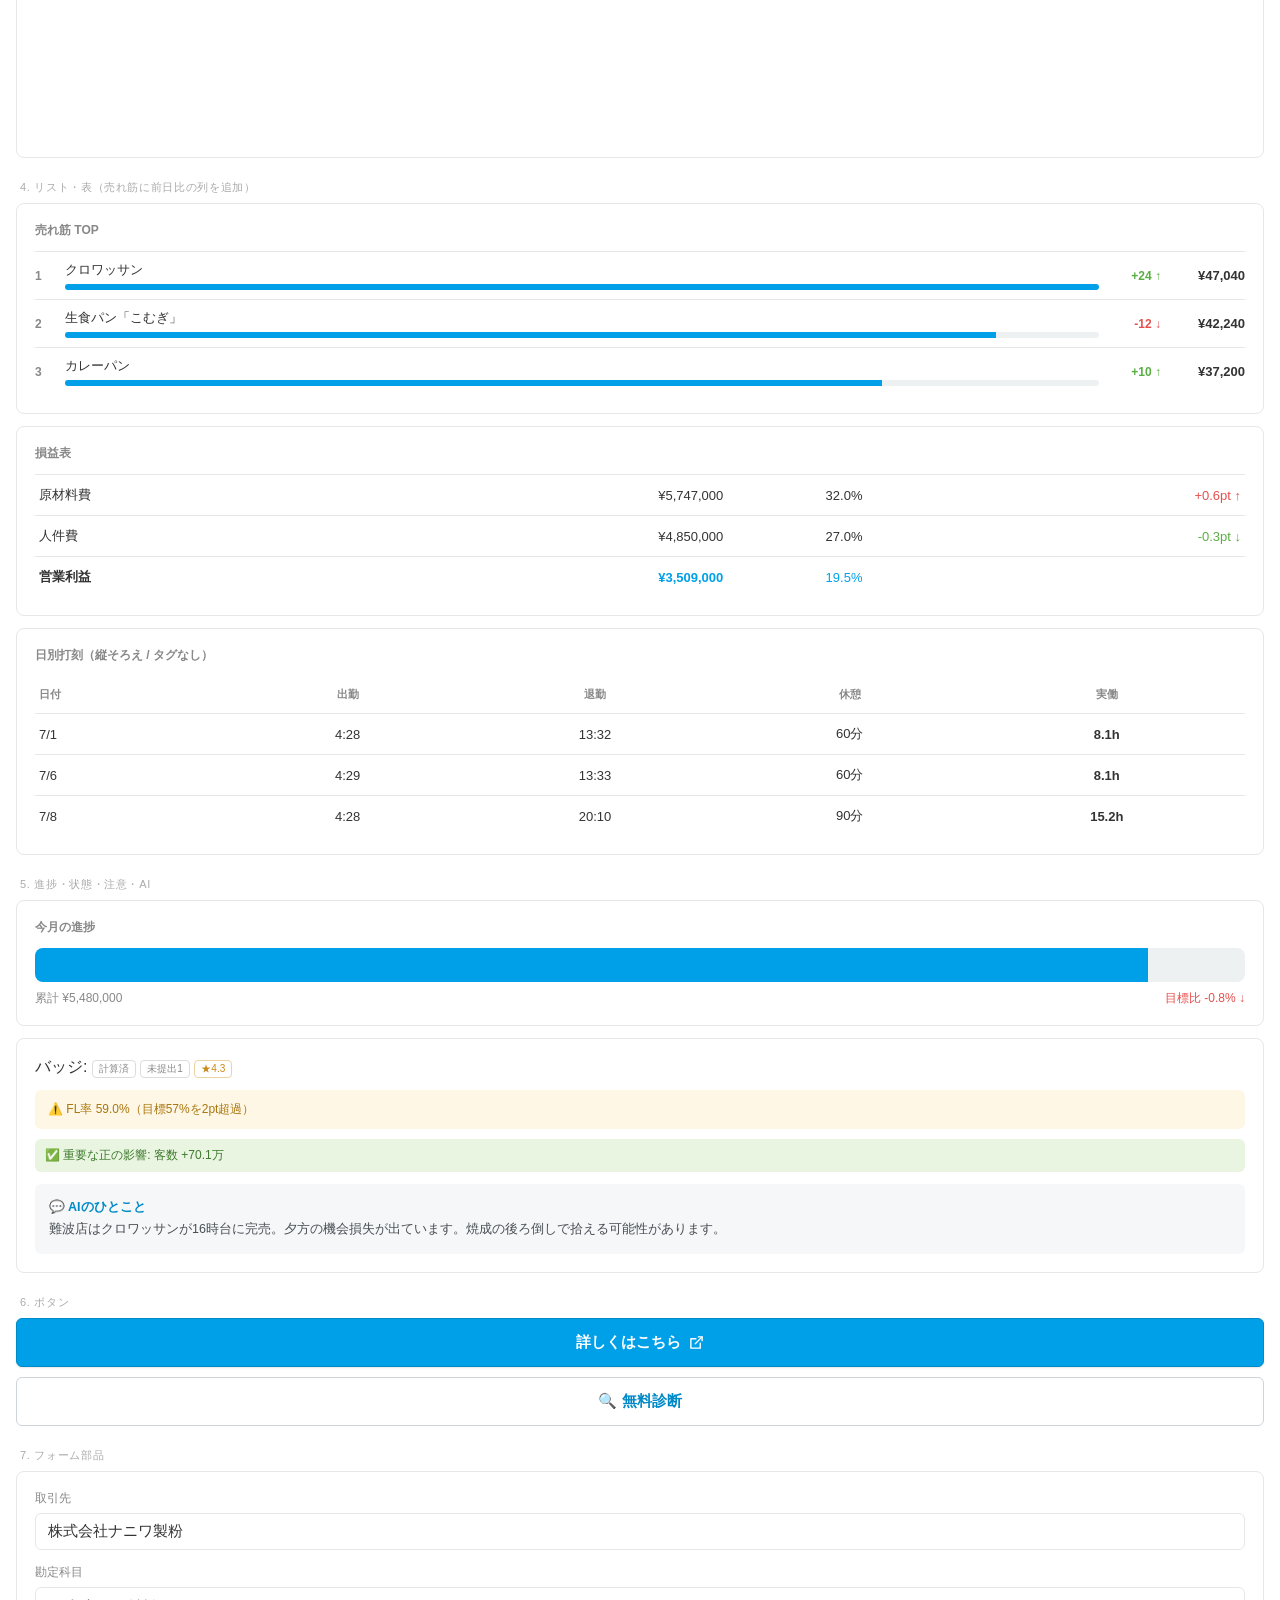
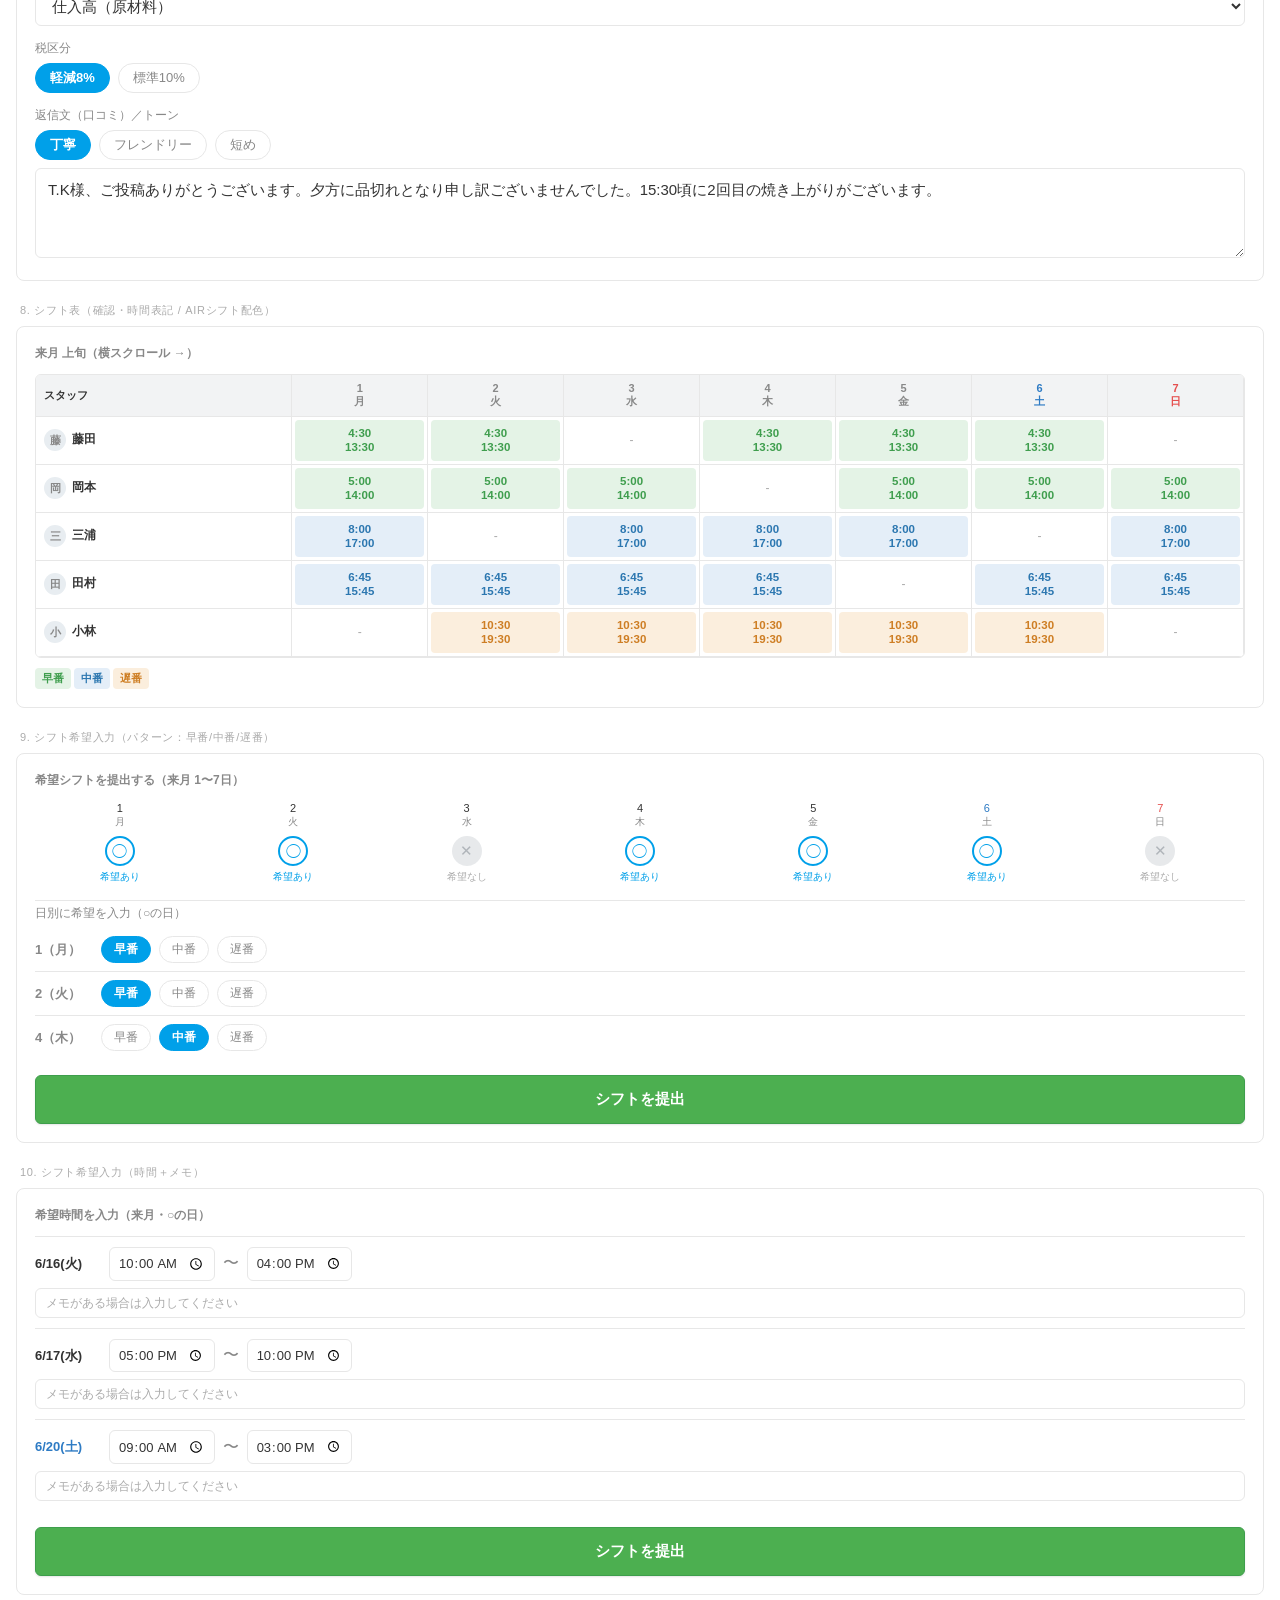
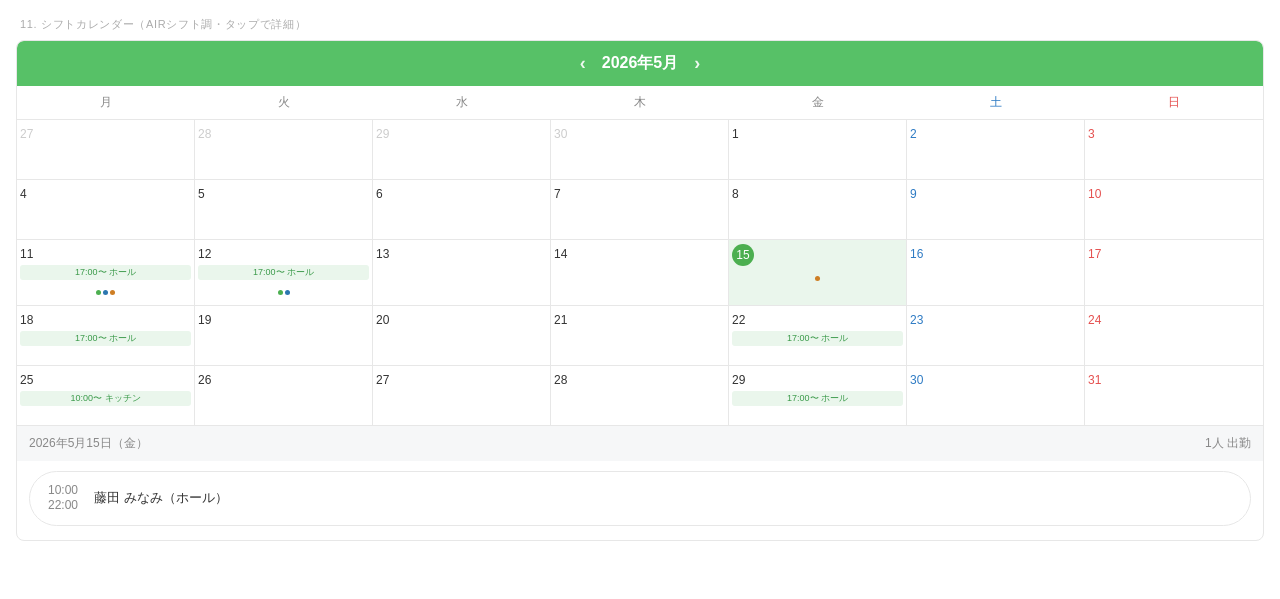
==== commit b57ac493: "design(A1): 4巡目FB反映（前日比を右端+緑赤/客数客単価ラベル右上・ドーナツtooltip売上+%・利益率表示・売れ筋に前日比列・シフト表Airシフト配色・時間入力+メモ・シフトカレンダ" ====
--- a/liff/_gallery/index.html
+++ b/liff/_gallery/index.html
@@ -14,17 +14,18 @@
     .rankrow .rk { width: 20px; color: var(--sub); font-size: 12px; font-weight: 700; }
     .rankrow .nm { flex: 1; font-size: 13px; }
     .rankrow .nm .ow-bar { margin-top: 5px; }
-    .rankrow .amt { font-size: 13px; font-weight: 700; width: 76px; text-align: right; }
+    .rankrow .dlt { width: 52px; text-align: right; font-size: 12px; font-weight: 700; }
+    .rankrow .amt { font-size: 13px; font-weight: 700; width: 74px; text-align: right; }
     .dayin .ow-row { padding: 8px 0; }
     .dayin .k { width: 66px; font-weight: 600; }
-    .tmwrap { display: flex; align-items: center; gap: 8px; margin-left: auto; }
+    .tmwrap { display: flex; align-items: center; gap: 8px; }
     .tmwrap .sep { color: var(--sub); }
   </style>
 </head>
 <body>
   <div class="ow-header">
     <div class="ttl">🧩 部品ギャラリー</div>
-    <div class="sub">お店のAIワーカー デモ ・ 全UIパーツ（Airレジ調）</div>
+    <div class="sub">お店のAIワーカー デモ ・ 全UIパーツ</div>
   </div>
 
   <div class="ow-wrap">
@@ -35,7 +36,7 @@
       <div class="ow-hero-lbl">純売上（税抜）</div>
       <div class="ow-hero-main">
         <span class="ow-hero-val">¥690,520</span>
-        <span class="ow-hero-delta"><span class="dl">前日比</span><span class="dv">+5.4% ↑</span></span>
+        <span class="ow-hero-delta"><span class="dl">前日比</span><span class="dv ow-up">+5.4% ↑</span></span>
       </div>
       <div class="ow-kpi2">
         <div><div class="l">客数</div><div class="v">747人</div></div>
@@ -46,18 +47,18 @@
     <div class="glabel">2. タブ</div>
     <div style="margin-bottom:12px"><span class="ow-tab on">全店</span> <span class="ow-tab">梅田店</span> <span class="ow-tab">心斎橋店</span> <span class="ow-tab">難波店</span></div>
 
-    <div class="glabel">3. グラフ（タップで単一の値・凡例は右上）</div>
+    <div class="glabel">3. グラフ（タップで値／ドーナツ=売上+%・利益=利益率）</div>
     <div class="ow-card"><h2>時間帯別 売上（棒）</h2><div class="chartbox"><canvas id="c-bar"></canvas></div></div>
     <div class="ow-card"><h2>時間帯グループ別（ランチ / カフェ / ディナー帯）</h2><div class="chartbox"><canvas id="c-band"></canvas></div></div>
     <div class="ow-card"><h2>直近7日 / 前週</h2><div class="chartbox"><canvas id="c-line"></canvas></div></div>
     <div class="ow-card"><h2>部門別 構成（ドーナツ）</h2><div class="chartbox"><canvas id="c-donut"></canvas></div></div>
     <div class="ow-card"><h2>12ヶ月 売上・利益（複合・折れ線前面）</h2><div class="chartbox"><canvas id="c-combo"></canvas></div></div>
 
-    <div class="glabel">4. リスト・表</div>
-    <div class="ow-card"><h2>売れ筋 TOP（順位＋構成比バー）</h2>
-      <div class="rankrow"><div class="rk">1</div><div class="nm">クロワッサン<div class="ow-bar"><i style="width:100%"></i></div></div><div class="amt">¥47,040</div></div>
-      <div class="rankrow"><div class="rk">2</div><div class="nm">生食パン「こむぎ」<div class="ow-bar"><i style="width:90%"></i></div></div><div class="amt">¥42,240</div></div>
-      <div class="rankrow"><div class="rk">3</div><div class="nm">カレーパン<div class="ow-bar"><i style="width:79%"></i></div></div><div class="amt">¥37,200</div></div>
+    <div class="glabel">4. リスト・表（売れ筋に前日比の列を追加）</div>
+    <div class="ow-card"><h2>売れ筋 TOP</h2>
+      <div class="rankrow"><div class="rk">1</div><div class="nm">クロワッサン<div class="ow-bar"><i style="width:100%"></i></div></div><div class="dlt ow-up">+24 ↑</div><div class="amt">¥47,040</div></div>
+      <div class="rankrow"><div class="rk">2</div><div class="nm">生食パン「こむぎ」<div class="ow-bar"><i style="width:90%"></i></div></div><div class="dlt ow-down">-12 ↓</div><div class="amt">¥42,240</div></div>
+      <div class="rankrow"><div class="rk">3</div><div class="nm">カレーパン<div class="ow-bar"><i style="width:79%"></i></div></div><div class="dlt ow-up">+10 ↑</div><div class="amt">¥37,200</div></div>
     </div>
     <div class="ow-card"><h2>損益表</h2>
       <table class="ow-table"><tbody>
@@ -104,7 +105,7 @@
         <textarea class="ow-textarea">T.K様、ご投稿ありがとうございます。夕方に品切れとなり申し訳ございませんでした。15:30頃に2回目の焼き上がりがございます。</textarea></div>
     </div>
 
-    <div class="glabel">8. シフト表（確認・時間表記 / smashif参照）</div>
+    <div class="glabel">8. シフト表（確認・時間表記 / Airシフト配色）</div>
     <div class="ow-card">
       <h2>来月 上旬（横スクロール →）</h2>
       <div class="ow-shift-scroll">
@@ -122,7 +123,7 @@
           </tbody>
         </table>
       </div>
-      <div style="margin-top:10px;font-size:11px;color:var(--sub)"><span class="sh sh-am" style="background:#E3EEF7;color:#2C77B0">早番</span> <span class="sh sh-mid" style="background:#E3F0EA;color:#3C8B6E">中番</span> <span class="sh sh-pm" style="background:#E8E9F4;color:#545AA0">遅番</span></div>
+      <div style="margin-top:10px;font-size:11px;color:var(--sub)"><span class="sh" style="background:#E4F3E6;color:#3F9E4E">早番</span> <span class="sh" style="background:#E4EEF8;color:#2C77B0">中番</span> <span class="sh" style="background:#FBEEDD;color:#CE7E24">遅番</span></div>
     </div>
 
     <div class="glabel">9. シフト希望入力（パターン：早番/中番/遅番）</div>
@@ -143,25 +144,48 @@
         <div class="ow-row" style="border-top:none"><span class="k">1（月）</span><div class="ow-chips"><span class="ow-chip on">早番</span><span class="ow-chip">中番</span><span class="ow-chip">遅番</span></div></div>
         <div class="ow-row"><span class="k">2（火）</span><div class="ow-chips"><span class="ow-chip on">早番</span><span class="ow-chip">中番</span><span class="ow-chip">遅番</span></div></div>
         <div class="ow-row"><span class="k">4（木）</span><div class="ow-chips"><span class="ow-chip">早番</span><span class="ow-chip on">中番</span><span class="ow-chip">遅番</span></div></div>
-        <div class="ow-row"><span class="k">5（金）</span><div class="ow-chips"><span class="ow-chip">早番</span><span class="ow-chip">中番</span><span class="ow-chip on">遅番</span></div></div>
-      </div>
-      <div style="margin-top:16px"><button class="ow-btn">希望を送信する</button></div>
-    </div>
-
-    <div class="glabel">10. シフト希望入力（時間：日別に開始〜終了）</div>
+      </div>
+      <div style="margin-top:16px"><button class="ow-btn shift">シフトを提出</button></div>
+    </div>
+
+    <div class="glabel">10. シフト希望入力（時間＋メモ）</div>
     <div class="ow-card">
       <h2>希望時間を入力（来月・○の日）</h2>
-      <div class="dayin">
-        <div class="ow-row" style="border-top:none"><span class="k">1（月）</span>
-          <div class="tmwrap"><input type="time" class="ow-input tm" value="10:00"><span class="sep">〜</span><input type="time" class="ow-input tm" value="16:00"></div></div>
-        <div class="ow-row"><span class="k">2（火）</span>
-          <div class="tmwrap"><input type="time" class="ow-input tm" value="10:00"><span class="sep">〜</span><input type="time" class="ow-input tm" value="16:00"></div></div>
-        <div class="ow-row"><span class="k">4（木）</span>
-          <div class="tmwrap"><input type="time" class="ow-input tm" value="17:00"><span class="sep">〜</span><input type="time" class="ow-input tm" value="22:00"></div></div>
-        <div class="ow-row"><span class="k" style="color:#2E7BC4">6（土）</span>
-          <div class="tmwrap"><input type="time" class="ow-input tm" value="09:00"><span class="sep">〜</span><input type="time" class="ow-input tm" value="15:00"></div></div>
-      </div>
-      <div style="margin-top:16px"><button class="ow-btn">希望を送信する</button></div>
+      <div class="ow-dayrow">
+        <div class="top"><span class="dk">6/16(火)</span>
+          <div class="tmwrap"><input type="time" class="ow-input tm2" value="10:00"><span class="sep">〜</span><input type="time" class="ow-input tm2" value="16:00"></div></div>
+        <input class="ow-memo" placeholder="メモがある場合は入力してください">
+      </div>
+      <div class="ow-dayrow">
+        <div class="top"><span class="dk">6/17(水)</span>
+          <div class="tmwrap"><input type="time" class="ow-input tm2" value="17:00"><span class="sep">〜</span><input type="time" class="ow-input tm2" value="22:00"></div></div>
+        <input class="ow-memo" placeholder="メモがある場合は入力してください">
+      </div>
+      <div class="ow-dayrow">
+        <div class="top"><span class="dk sat">6/20(土)</span>
+          <div class="tmwrap"><input type="time" class="ow-input tm2" value="09:00"><span class="sep">〜</span><input type="time" class="ow-input tm2" value="15:00"></div></div>
+        <input class="ow-memo" placeholder="メモがある場合は入力してください">
+      </div>
+      <div style="margin-top:16px"><button class="ow-btn shift">シフトを提出</button></div>
+    </div>
+
+    <div class="glabel">11. シフトカレンダー（Airシフト調・タップで詳細）</div>
+    <div class="ow-card" style="padding:0;overflow:hidden">
+      <div class="ow-cal-wrap" style="border:none">
+        <div class="ow-cal-head"><span class="nav">‹</span><span>2026年5月</span><span class="nav">›</span></div>
+        <div class="ow-cal-wd"><div>月</div><div>火</div><div>水</div><div>木</div><div>金</div><div class="sat">土</div><div class="sun">日</div></div>
+        <div class="ow-cal">
+          <div class="c out"><span class="dn">27</span></div><div class="c out"><span class="dn">28</span></div><div class="c out"><span class="dn">29</span></div><div class="c out"><span class="dn">30</span></div><div class="c"><span class="dn">1</span></div><div class="c sat"><span class="dn">2</span></div><div class="c sun"><span class="dn">3</span></div>
+          <div class="c"><span class="dn">4</span></div><div class="c"><span class="dn">5</span></div><div class="c"><span class="dn">6</span></div><div class="c"><span class="dn">7</span></div><div class="c"><span class="dn">8</span></div><div class="c sat"><span class="dn">9</span></div><div class="c sun"><span class="dn">10</span></div>
+          <div class="c"><span class="dn">11</span><span class="pill">17:00〜 ホール</span><div class="dots"><i style="background:#4CAF50"></i><i style="background:#2C77B0"></i><i style="background:#CE7E24"></i></div></div><div class="c"><span class="dn">12</span><span class="pill">17:00〜 ホール</span><div class="dots"><i style="background:#4CAF50"></i><i style="background:#2C77B0"></i></div></div><div class="c"><span class="dn">13</span></div><div class="c"><span class="dn">14</span></div><div class="c sel"><span class="dn">15</span><div class="dots"><i style="background:#CE7E24"></i></div></div><div class="c sat"><span class="dn">16</span></div><div class="c sun"><span class="dn">17</span></div>
+          <div class="c"><span class="dn">18</span><span class="pill">17:00〜 ホール</span></div><div class="c"><span class="dn">19</span></div><div class="c"><span class="dn">20</span></div><div class="c"><span class="dn">21</span></div><div class="c"><span class="dn">22</span><span class="pill">17:00〜 ホール</span></div><div class="c sat"><span class="dn">23</span></div><div class="c sun"><span class="dn">24</span></div>
+          <div class="c"><span class="dn">25</span><span class="pill">10:00〜 キッチン</span></div><div class="c"><span class="dn">26</span></div><div class="c"><span class="dn">27</span></div><div class="c"><span class="dn">28</span></div><div class="c"><span class="dn">29</span><span class="pill">17:00〜 ホール</span></div><div class="c sat"><span class="dn">30</span></div><div class="c sun"><span class="dn">31</span></div>
+        </div>
+        <div class="ow-cal-detail"><span>2026年5月15日（金）</span><span>1人 出勤</span></div>
+        <div style="padding:0 12px 14px">
+          <div class="ow-cal-shift"><span class="tm">10:00<br>22:00</span><span>藤田 みなみ（ホール）</span></div>
+        </div>
+      </div>
     </div>
 
     <div style="height:40px"></div>
@@ -199,11 +223,12 @@
         plugins:{ legend:legendTR, tooltip:tip(c=>yen(c.parsed.y*1000)) },
         scales:{x:gridX,y:{...grid,ticks:{...grid.ticks,callback:v=>v/10+"万"}}} } });
 
+    const deptSales=[4310000,3951000,3233000,2335000,2155000,1078000,898000];
     new Chart($("c-donut"), { type:"doughnut",
       data:{ labels:["菓子パン","食パン","惣菜パン","サンド","ハード","焼菓子","ドリンク"],
         datasets:[{ data:[24,22,18,13,12,6,5], backgroundColor:PAL, borderWidth:0 }] },
       options:{ responsive:true, maintainAspectRatio:false, cutout:"58%",
-        plugins:{ legend:{position:"right",labels:{font:{size:10},boxWidth:12}}, tooltip:tip(c=>`${c.label} ${c.parsed}%`) } } });
+        plugins:{ legend:{position:"right",labels:{font:{size:10},boxWidth:12}}, tooltip:tip(c=>`${c.label} ${yen(deptSales[c.dataIndex])}（${c.parsed}%）`) } } });
 
     new Chart($("c-combo"), {
       data:{ labels:["8","9","10","11","12","1","2","3","4","5","6","7"],
@@ -211,7 +236,9 @@
           { type:"bar", label:"売上", order:2, data:[1680,1650,1710,1740,1860,1590,1640,1760,1720,1750,1800,1796], backgroundColor:"#BFE3F5", borderRadius:3, yAxisID:"y" },
           { type:"line", label:"利益", order:1, data:[310,300,320,330,370,270,290,340,330,340,350,351], borderColor:BLUE, backgroundColor:BLUE, borderWidth:2, tension:.35, pointRadius:2, pointBackgroundColor:BLUE, yAxisID:"y" } ]},
       options:{ responsive:true, maintainAspectRatio:false, interaction:{mode:"nearest",intersect:true},
-        plugins:{ legend:legendTR, tooltip:tip(c=>`${c.dataset.label} ${yen(c.parsed.y*1000)}`) },
+        plugins:{ legend:legendTR, tooltip:{ enabled:true, displayColors:false, callbacks:{ title:()=>"",
+          label:function(c){ const sales=c.chart.data.datasets[0].data[c.dataIndex]; const profit=c.chart.data.datasets[1].data[c.dataIndex];
+            return c.datasetIndex===1 ? `利益率 ${(profit/sales*100).toFixed(1)}%` : `売上 ${yen(sales*10000)}`; } } } },
         scales:{x:gridX,y:{...grid,ticks:{...grid.ticks,callback:v=>v/100+"万"}}} } });
   </script>
 </body>
--- a/liff/shared.css
+++ b/liff/shared.css
@@ -63,17 +63,17 @@
 /* ヒーロー（左詰め: 全店 → 純売上ラベル → 数値＋前日比 → 客数/客単価） */
 .ow-scope { font-size: 13px; color: var(--sub); font-weight: 600; }
 .ow-hero-lbl { font-size: 12px; color: var(--sub); margin-top: 2px; }
-.ow-hero-main { display: flex; align-items: center; gap: 16px; margin-top: 2px; flex-wrap: wrap; }
+.ow-hero-main { display: flex; align-items: center; justify-content: space-between; gap: 12px; margin-top: 2px; }
 .ow-hero-val { font-size: 34px; font-weight: 400; letter-spacing: -.5px; color: var(--brand); line-height: 1.15; }
-.ow-hero-delta { display: inline-block; }
+.ow-hero-delta { text-align: right; }
 .ow-hero-delta .dl { display: block; font-size: 11px; color: var(--sub); }
-.ow-hero-delta .dv { display: block; font-size: 16px; font-weight: 700; margin-top: 1px; color: var(--brand); }
-/* 下段 2列（客数/客単価・各ボックス中央） */
-.ow-kpi2 { display: flex; margin-top: 14px; border-top: 1px solid var(--line); padding-top: 12px; }
-.ow-kpi2 > div { flex: 1; text-align: center; }
+.ow-hero-delta .dv { display: block; font-size: 16px; font-weight: 700; margin-top: 1px; }
+/* 下段 2列（ラベルは各ボックス右上・数字は中央） */
+.ow-kpi2 { display: flex; margin-top: 14px; border-top: 1px solid var(--line); padding-top: 10px; }
+.ow-kpi2 > div { flex: 1; padding: 0 4px; }
 .ow-kpi2 > div + div { border-left: 1px solid var(--line); }
-.ow-kpi2 .l { font-size: 11px; color: var(--sub); }
-.ow-kpi2 .v { font-size: 20px; font-weight: 400; color: var(--brand); margin-top: 3px; }
+.ow-kpi2 .l { text-align: right; font-size: 11px; color: var(--sub); }
+.ow-kpi2 .v { text-align: center; font-size: 20px; font-weight: 400; color: var(--brand); margin-top: 3px; }
 
 /* KPI 3列（従来・他画面互換用） */
 .ow-kpis { display: flex; }
@@ -166,14 +166,49 @@
 .ow-shift tbody td { height: 48px; }
 .ow-shift td.tc { padding: 3px; }
 .ow-shift td.tc .tblk { display: flex; flex-direction: column; align-items: center; justify-content: center; height: 100%; border-radius: 4px; font-size: 11.5px; font-weight: 600; line-height: 1.25; }
-.tblk.tc-am  { background: #E3EEF7; color: #2C77B0; }   /* 早番（青系） */
-.tblk.tc-day { background: #E3F0EA; color: #3C8B6E; }   /* 中番/日中（緑系） */
-.tblk.tc-pm  { background: #E8E9F4; color: #545AA0; }   /* 遅番/夜（藍系） */
+.tblk.tc-am  { background: #E4F3E6; color: #3F9E4E; }   /* 早番（緑・Airシフト） */
+.tblk.tc-day { background: #E4EEF8; color: #2C77B0; }   /* 中番（青） */
+.tblk.tc-pm  { background: #FBEEDD; color: #CE7E24; }   /* 遅番（橙） */
 .ow-shift td.off { color: var(--muted); font-weight: 400; }
 
 /* シフトパターン入力のチップ（縦幅コンパクト）／時間入力 */
 .dayin .ow-chip { padding: 4px 12px; font-size: 12px; }
 .ow-input.tm { width: auto; padding: 7px 9px; font-size: 14px; }
+
+/* ===== シフト系＝Airシフト（緑テーマ） ===== */
+:root { --shift: #4CAF50; --shift-h: #57C167; --shift-tint: #EAF6EC; }
+.ow-btn.shift { background: var(--shift); border-color: #3E9E4C; }
+.ow-btn.shift:active { background: #3E9E4C; }
+
+/* シフト時間入力＋メモ（縦幅コンパクト） */
+.ow-dayrow { padding: 10px 0; border-top: 1px solid var(--line); }
+.ow-dayrow:first-child { border-top: none; }
+.ow-dayrow .top { display: flex; align-items: center; gap: 8px; }
+.ow-dayrow .dk { width: 66px; font-weight: 600; font-size: 13px; }
+.ow-dayrow .dk.sat { color: #2E7BC4; } .ow-dayrow .dk.sun { color: var(--neg); }
+.ow-input.tm2 { width: auto; padding: 6px 8px; font-size: 13px; }
+.ow-memo { width: 100%; margin-top: 7px; font-size: 12px; color: var(--ink); background: #fff; border: 1px solid var(--line); border-radius: var(--radius-sm); padding: 7px 10px; font-family: inherit; }
+.ow-memo::placeholder { color: var(--muted); }
+
+/* シフトカレンダー（Airシフト調・月表示＋タップで下に詳細） */
+.ow-cal-wrap { border: 1px solid var(--line); border-radius: var(--radius-sm); overflow: hidden; }
+.ow-cal-head { background: var(--shift-h); color: #fff; display: flex; align-items: center; justify-content: center; gap: 16px; padding: 12px; font-weight: 700; }
+.ow-cal-head .nav { font-size: 18px; opacity: .9; }
+.ow-cal-wd { display: grid; grid-template-columns: repeat(7,1fr); text-align: center; font-size: 12px; color: var(--sub); border-bottom: 1px solid var(--line); }
+.ow-cal-wd > div { padding: 8px 0; } .ow-cal-wd .sat { color: #2E7BC4; } .ow-cal-wd .sun { color: var(--neg); }
+.ow-cal { display: grid; grid-template-columns: repeat(7,1fr); }
+.ow-cal .c { min-height: 60px; border-right: 1px solid var(--line); border-bottom: 1px solid var(--line); padding: 4px 3px; }
+.ow-cal .c:nth-child(7n) { border-right: none; }
+.ow-cal .c .dn { font-size: 12px; color: var(--ink); } .ow-cal .c.sat .dn { color: #2E7BC4; } .ow-cal .c.sun .dn { color: var(--neg); }
+.ow-cal .c.out .dn { color: #CCC; }
+.ow-cal .c.sel { background: var(--shift-tint); }
+.ow-cal .c.sel .dn { display: inline-flex; width: 22px; height: 22px; border-radius: 999px; background: var(--shift); color: #fff; align-items: center; justify-content: center; }
+.ow-cal .pill { display: block; margin-top: 3px; background: var(--shift-tint); color: #3B9A4A; border-radius: 3px; padding: 2px 2px; font-size: 9px; line-height: 1.2; text-align: center; overflow: hidden; }
+.ow-cal .dots { margin-top: 3px; text-align: center; }
+.ow-cal .dots i { display: inline-block; width: 5px; height: 5px; border-radius: 999px; margin: 0 1px; vertical-align: middle; }
+.ow-cal-detail { background: #F6F7F8; font-size: 12px; color: var(--sub); padding: 9px 12px; display: flex; justify-content: space-between; align-items: center; }
+.ow-cal-shift { border: 1px solid var(--line); border-radius: 999px; padding: 11px 18px; display: flex; align-items: center; gap: 16px; margin-top: 10px; font-size: 13px; }
+.ow-cal-shift .tm { font-size: 12px; color: var(--sub); line-height: 1.3; white-space: nowrap; }
 
 /* シフト希望入力（smashif風・日ごとに ○希望あり / ×希望なし） */
 .ow-req { display: flex; gap: 4px; }
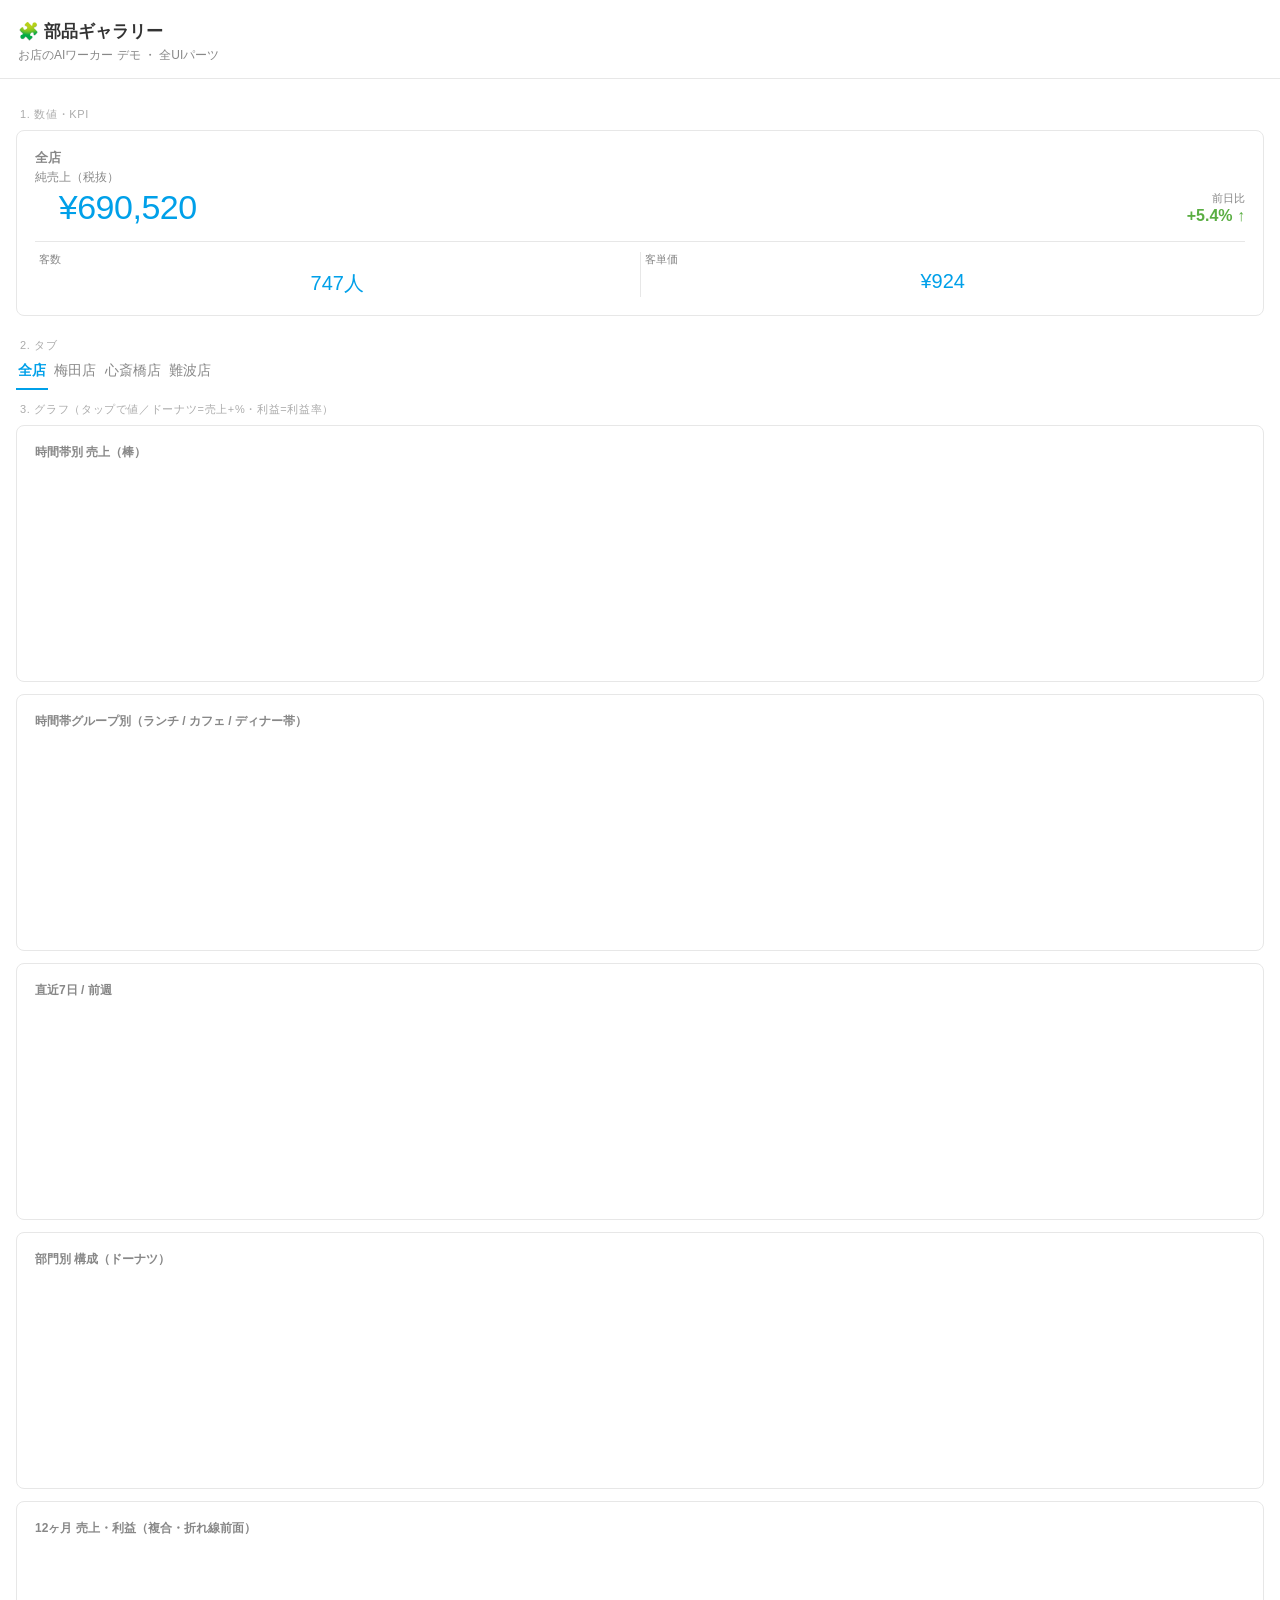
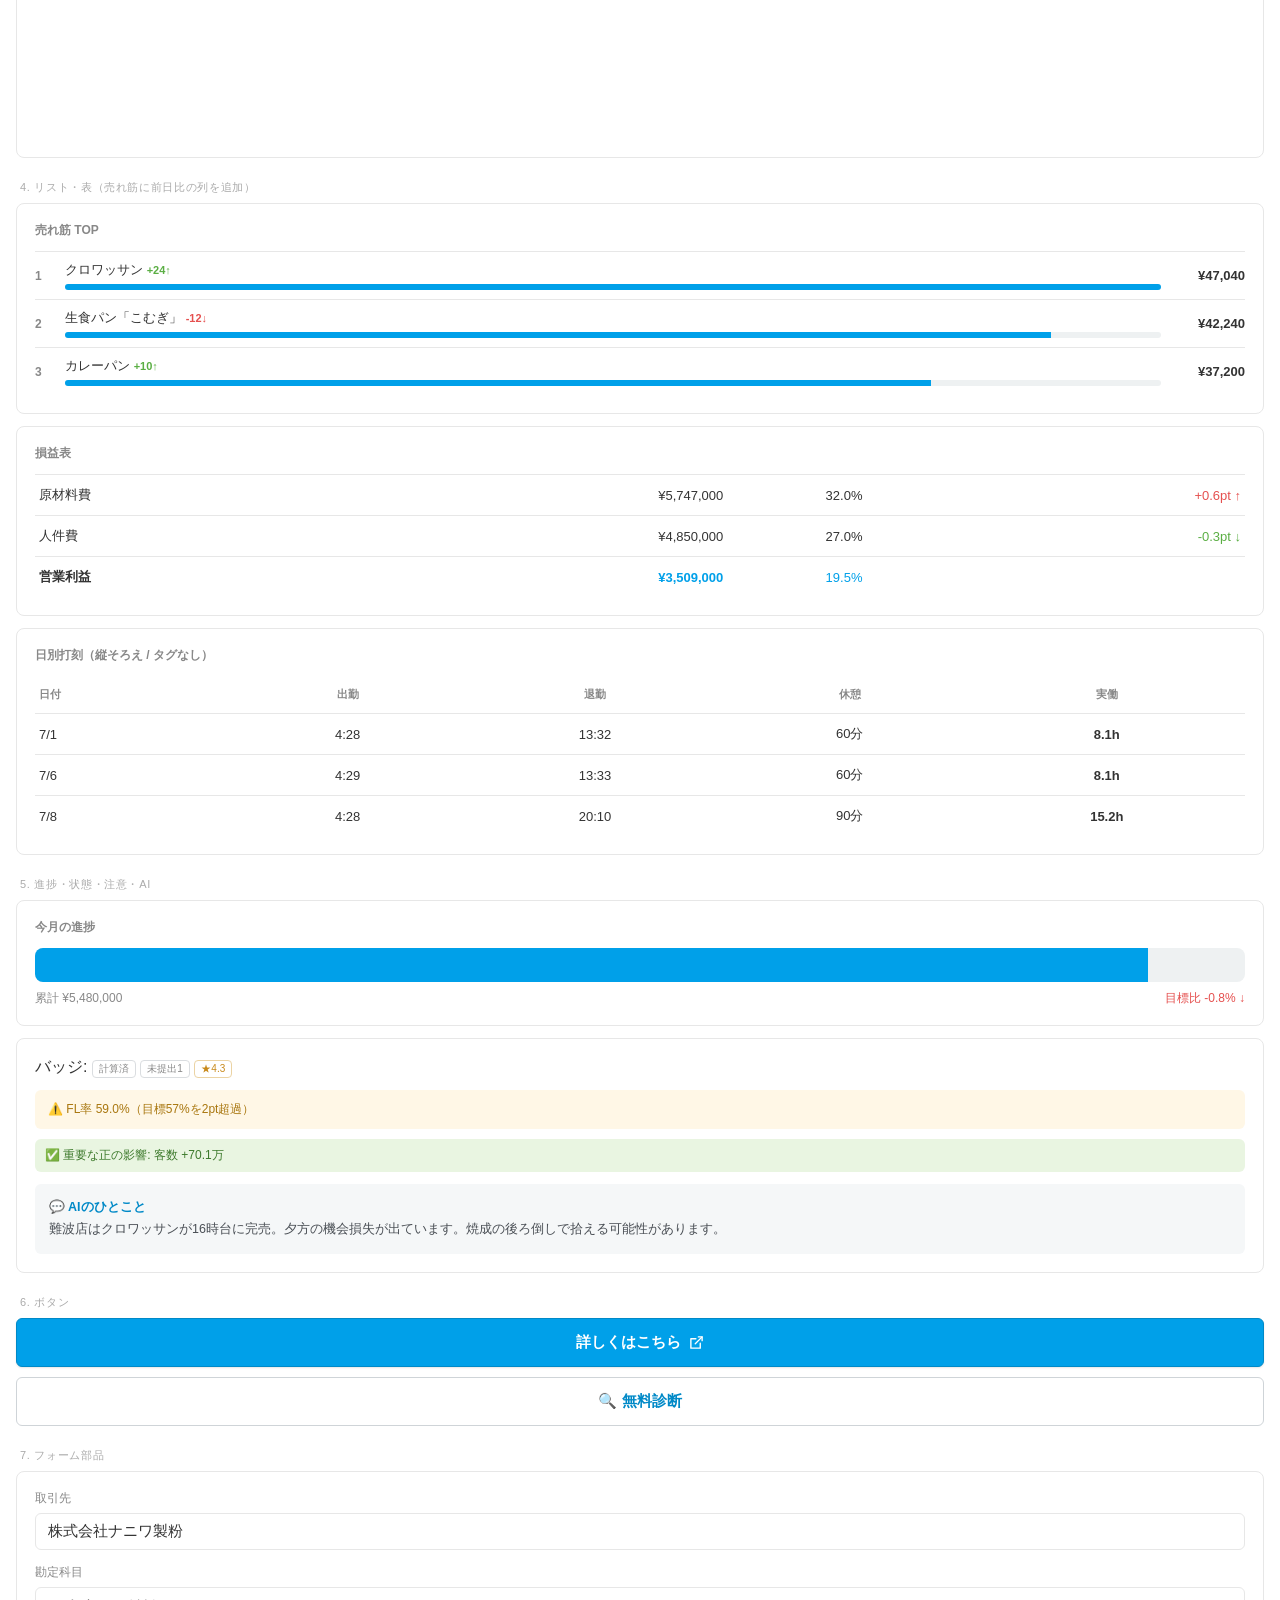
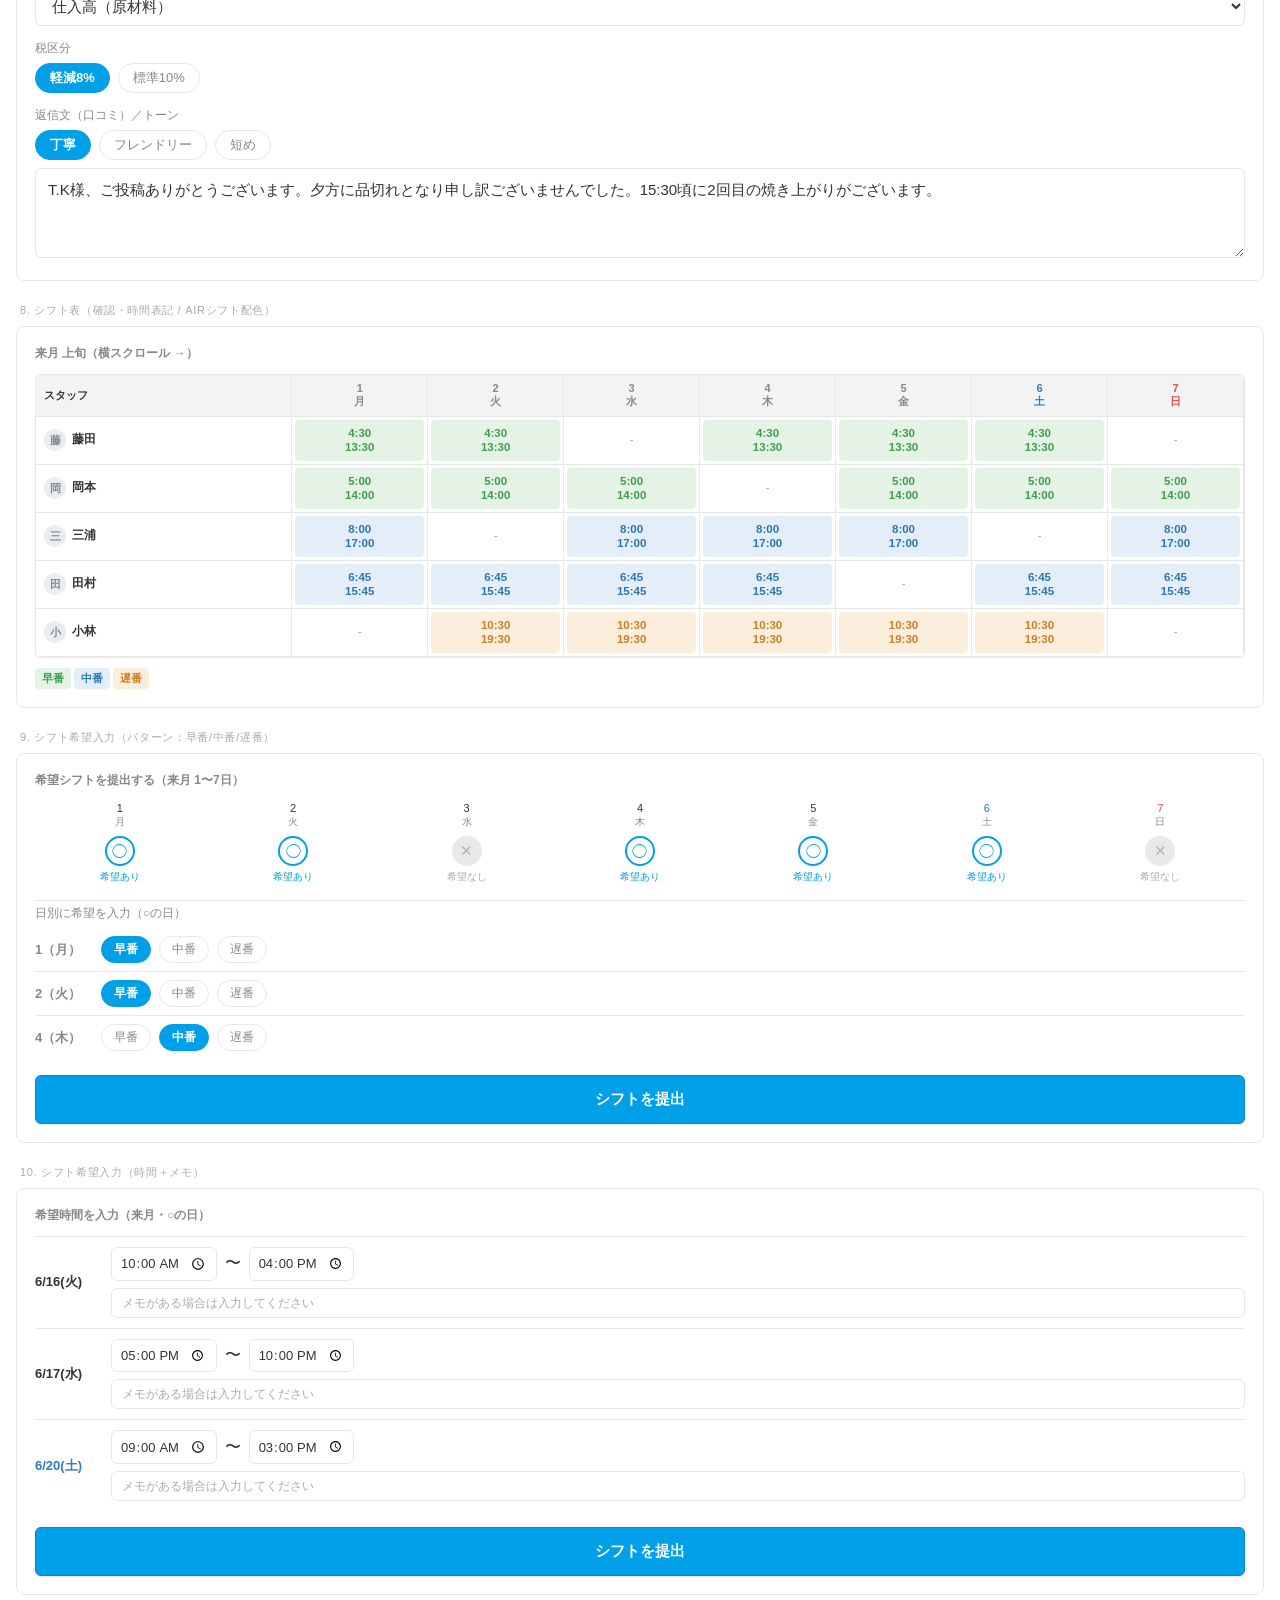
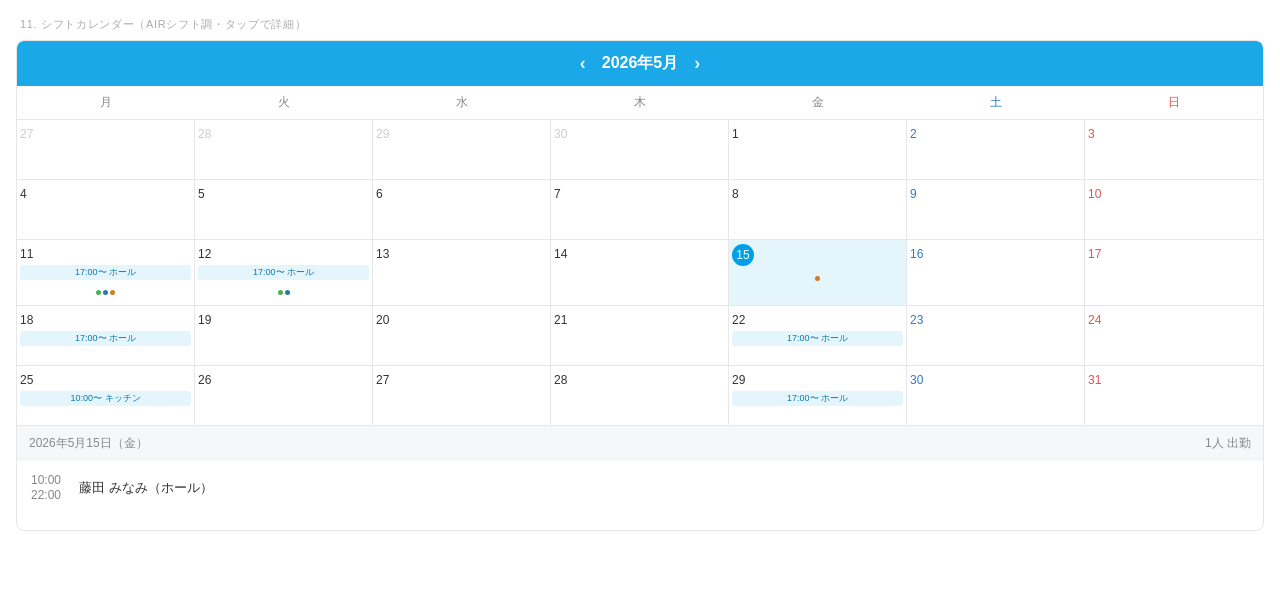
==== commit 04b94496: "design(A1): 5巡目FB反映（客数客単価ラベル左上/¥前スペース・売れ筋の増減を商品名右に小さく・シフト系をAirシフト青に統一・時間入力メモ収まり+日付中央・カレンダー詳細を線ベースに） " ====
--- a/liff/_gallery/index.html
+++ b/liff/_gallery/index.html
@@ -56,9 +56,9 @@
 
     <div class="glabel">4. リスト・表（売れ筋に前日比の列を追加）</div>
     <div class="ow-card"><h2>売れ筋 TOP</h2>
-      <div class="rankrow"><div class="rk">1</div><div class="nm">クロワッサン<div class="ow-bar"><i style="width:100%"></i></div></div><div class="dlt ow-up">+24 ↑</div><div class="amt">¥47,040</div></div>
-      <div class="rankrow"><div class="rk">2</div><div class="nm">生食パン「こむぎ」<div class="ow-bar"><i style="width:90%"></i></div></div><div class="dlt ow-down">-12 ↓</div><div class="amt">¥42,240</div></div>
-      <div class="rankrow"><div class="rk">3</div><div class="nm">カレーパン<div class="ow-bar"><i style="width:79%"></i></div></div><div class="dlt ow-up">+10 ↑</div><div class="amt">¥37,200</div></div>
+      <div class="rankrow"><div class="rk">1</div><div class="nm">クロワッサン <small class="ow-up" style="font-size:11px;font-weight:700">+24↑</small><div class="ow-bar"><i style="width:100%"></i></div></div><div class="amt">¥47,040</div></div>
+      <div class="rankrow"><div class="rk">2</div><div class="nm">生食パン「こむぎ」 <small class="ow-down" style="font-size:11px;font-weight:700">-12↓</small><div class="ow-bar"><i style="width:90%"></i></div></div><div class="amt">¥42,240</div></div>
+      <div class="rankrow"><div class="rk">3</div><div class="nm">カレーパン <small class="ow-up" style="font-size:11px;font-weight:700">+10↑</small><div class="ow-bar"><i style="width:79%"></i></div></div><div class="amt">¥37,200</div></div>
     </div>
     <div class="ow-card"><h2>損益表</h2>
       <table class="ow-table"><tbody>
@@ -145,28 +145,34 @@
         <div class="ow-row"><span class="k">2（火）</span><div class="ow-chips"><span class="ow-chip on">早番</span><span class="ow-chip">中番</span><span class="ow-chip">遅番</span></div></div>
         <div class="ow-row"><span class="k">4（木）</span><div class="ow-chips"><span class="ow-chip">早番</span><span class="ow-chip on">中番</span><span class="ow-chip">遅番</span></div></div>
       </div>
-      <div style="margin-top:16px"><button class="ow-btn shift">シフトを提出</button></div>
+      <div style="margin-top:16px"><button class="ow-btn">シフトを提出</button></div>
     </div>
 
     <div class="glabel">10. シフト希望入力（時間＋メモ）</div>
     <div class="ow-card">
       <h2>希望時間を入力（来月・○の日）</h2>
       <div class="ow-dayrow">
-        <div class="top"><span class="dk">6/16(火)</span>
-          <div class="tmwrap"><input type="time" class="ow-input tm2" value="10:00"><span class="sep">〜</span><input type="time" class="ow-input tm2" value="16:00"></div></div>
-        <input class="ow-memo" placeholder="メモがある場合は入力してください">
+        <span class="dk">6/16(火)</span>
+        <div class="body">
+          <div class="top"><input type="time" class="ow-input tm2" value="10:00"><span class="sep">〜</span><input type="time" class="ow-input tm2" value="16:00"></div>
+          <input class="ow-memo" placeholder="メモがある場合は入力してください">
+        </div>
       </div>
       <div class="ow-dayrow">
-        <div class="top"><span class="dk">6/17(水)</span>
-          <div class="tmwrap"><input type="time" class="ow-input tm2" value="17:00"><span class="sep">〜</span><input type="time" class="ow-input tm2" value="22:00"></div></div>
-        <input class="ow-memo" placeholder="メモがある場合は入力してください">
+        <span class="dk">6/17(水)</span>
+        <div class="body">
+          <div class="top"><input type="time" class="ow-input tm2" value="17:00"><span class="sep">〜</span><input type="time" class="ow-input tm2" value="22:00"></div>
+          <input class="ow-memo" placeholder="メモがある場合は入力してください">
+        </div>
       </div>
       <div class="ow-dayrow">
-        <div class="top"><span class="dk sat">6/20(土)</span>
-          <div class="tmwrap"><input type="time" class="ow-input tm2" value="09:00"><span class="sep">〜</span><input type="time" class="ow-input tm2" value="15:00"></div></div>
-        <input class="ow-memo" placeholder="メモがある場合は入力してください">
-      </div>
-      <div style="margin-top:16px"><button class="ow-btn shift">シフトを提出</button></div>
+        <span class="dk sat">6/20(土)</span>
+        <div class="body">
+          <div class="top"><input type="time" class="ow-input tm2" value="09:00"><span class="sep">〜</span><input type="time" class="ow-input tm2" value="15:00"></div>
+          <input class="ow-memo" placeholder="メモがある場合は入力してください">
+        </div>
+      </div>
+      <div style="margin-top:16px"><button class="ow-btn">シフトを提出</button></div>
     </div>
 
     <div class="glabel">11. シフトカレンダー（Airシフト調・タップで詳細）</div>
--- a/liff/shared.css
+++ b/liff/shared.css
@@ -64,15 +64,15 @@
 .ow-scope { font-size: 13px; color: var(--sub); font-weight: 600; }
 .ow-hero-lbl { font-size: 12px; color: var(--sub); margin-top: 2px; }
 .ow-hero-main { display: flex; align-items: center; justify-content: space-between; gap: 12px; margin-top: 2px; }
-.ow-hero-val { font-size: 34px; font-weight: 400; letter-spacing: -.5px; color: var(--brand); line-height: 1.15; }
+.ow-hero-val { font-size: 34px; font-weight: 400; letter-spacing: -.5px; color: var(--brand); line-height: 1.15; padding-left: .7em; }
 .ow-hero-delta { text-align: right; }
 .ow-hero-delta .dl { display: block; font-size: 11px; color: var(--sub); }
 .ow-hero-delta .dv { display: block; font-size: 16px; font-weight: 700; margin-top: 1px; }
-/* 下段 2列（ラベルは各ボックス右上・数字は中央） */
+/* 下段 2列（ラベルは各ボックス左上・数字は中央） */
 .ow-kpi2 { display: flex; margin-top: 14px; border-top: 1px solid var(--line); padding-top: 10px; }
 .ow-kpi2 > div { flex: 1; padding: 0 4px; }
 .ow-kpi2 > div + div { border-left: 1px solid var(--line); }
-.ow-kpi2 .l { text-align: right; font-size: 11px; color: var(--sub); }
+.ow-kpi2 .l { text-align: left; font-size: 11px; color: var(--sub); }
 .ow-kpi2 .v { text-align: center; font-size: 20px; font-weight: 400; color: var(--brand); margin-top: 3px; }
 
 /* KPI 3列（従来・他画面互換用） */
@@ -175,17 +175,16 @@
 .dayin .ow-chip { padding: 4px 12px; font-size: 12px; }
 .ow-input.tm { width: auto; padding: 7px 9px; font-size: 14px; }
 
-/* ===== シフト系＝Airシフト（緑テーマ） ===== */
-:root { --shift: #4CAF50; --shift-h: #57C167; --shift-tint: #EAF6EC; }
-.ow-btn.shift { background: var(--shift); border-color: #3E9E4C; }
-.ow-btn.shift:active { background: #3E9E4C; }
-
-/* シフト時間入力＋メモ（縦幅コンパクト） */
-.ow-dayrow { padding: 10px 0; border-top: 1px solid var(--line); }
+/* ===== シフト系＝Airシフト（青テーマ） ===== */
+:root { --shift: #00A0E9; --shift-h: #1BA8E8; --shift-tint: #E5F5FC; }
+
+/* シフト時間入力＋メモ（日付は上下中央・メモは時間ボックスの下の範囲に収める） */
+.ow-dayrow { display: flex; align-items: center; gap: 10px; padding: 10px 0; border-top: 1px solid var(--line); }
 .ow-dayrow:first-child { border-top: none; }
-.ow-dayrow .top { display: flex; align-items: center; gap: 8px; }
-.ow-dayrow .dk { width: 66px; font-weight: 600; font-size: 13px; }
+.ow-dayrow .dk { flex: 0 0 66px; font-weight: 600; font-size: 13px; }
 .ow-dayrow .dk.sat { color: #2E7BC4; } .ow-dayrow .dk.sun { color: var(--neg); }
+.ow-dayrow .body { flex: 1; min-width: 0; }
+.ow-dayrow .body .top { display: flex; align-items: center; gap: 8px; }
 .ow-input.tm2 { width: auto; padding: 6px 8px; font-size: 13px; }
 .ow-memo { width: 100%; margin-top: 7px; font-size: 12px; color: var(--ink); background: #fff; border: 1px solid var(--line); border-radius: var(--radius-sm); padding: 7px 10px; font-family: inherit; }
 .ow-memo::placeholder { color: var(--muted); }
@@ -203,11 +202,13 @@
 .ow-cal .c.out .dn { color: #CCC; }
 .ow-cal .c.sel { background: var(--shift-tint); }
 .ow-cal .c.sel .dn { display: inline-flex; width: 22px; height: 22px; border-radius: 999px; background: var(--shift); color: #fff; align-items: center; justify-content: center; }
-.ow-cal .pill { display: block; margin-top: 3px; background: var(--shift-tint); color: #3B9A4A; border-radius: 3px; padding: 2px 2px; font-size: 9px; line-height: 1.2; text-align: center; overflow: hidden; }
+.ow-cal .pill { display: block; margin-top: 3px; background: var(--shift-tint); color: #0A78B5; border-radius: 3px; padding: 2px 2px; font-size: 9px; line-height: 1.2; text-align: center; overflow: hidden; }
 .ow-cal .dots { margin-top: 3px; text-align: center; }
 .ow-cal .dots i { display: inline-block; width: 5px; height: 5px; border-radius: 999px; margin: 0 1px; vertical-align: middle; }
 .ow-cal-detail { background: #F6F7F8; font-size: 12px; color: var(--sub); padding: 9px 12px; display: flex; justify-content: space-between; align-items: center; }
-.ow-cal-shift { border: 1px solid var(--line); border-radius: 999px; padding: 11px 18px; display: flex; align-items: center; gap: 16px; margin-top: 10px; font-size: 13px; }
+/* 詳細はボックスにせず、線と余白で（Airトンマナ） */
+.ow-cal-shift { display: flex; align-items: center; gap: 18px; padding: 12px 2px; border-bottom: 1px solid var(--line); font-size: 13px; }
+.ow-cal-shift:last-child { border-bottom: none; }
 .ow-cal-shift .tm { font-size: 12px; color: var(--sub); line-height: 1.3; white-space: nowrap; }
 
 /* シフト希望入力（smashif風・日ごとに ○希望あり / ×希望なし） */
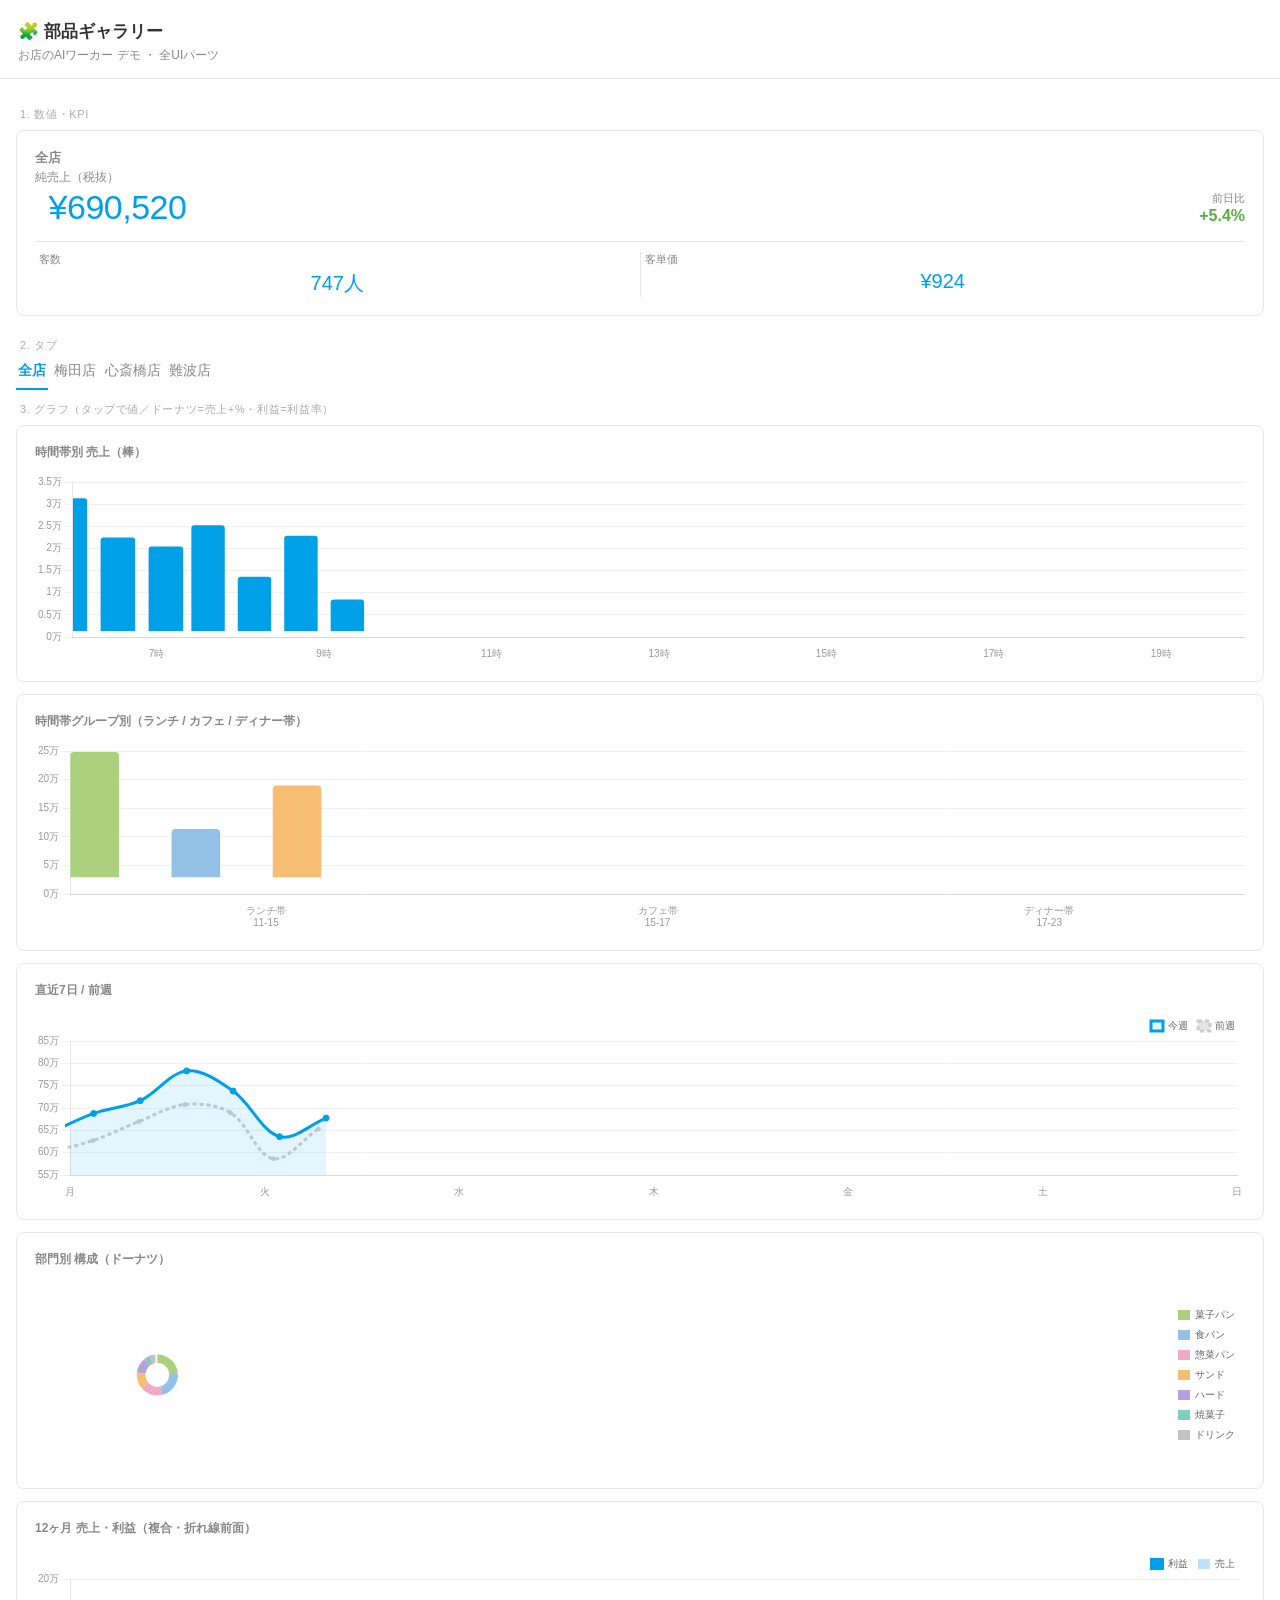
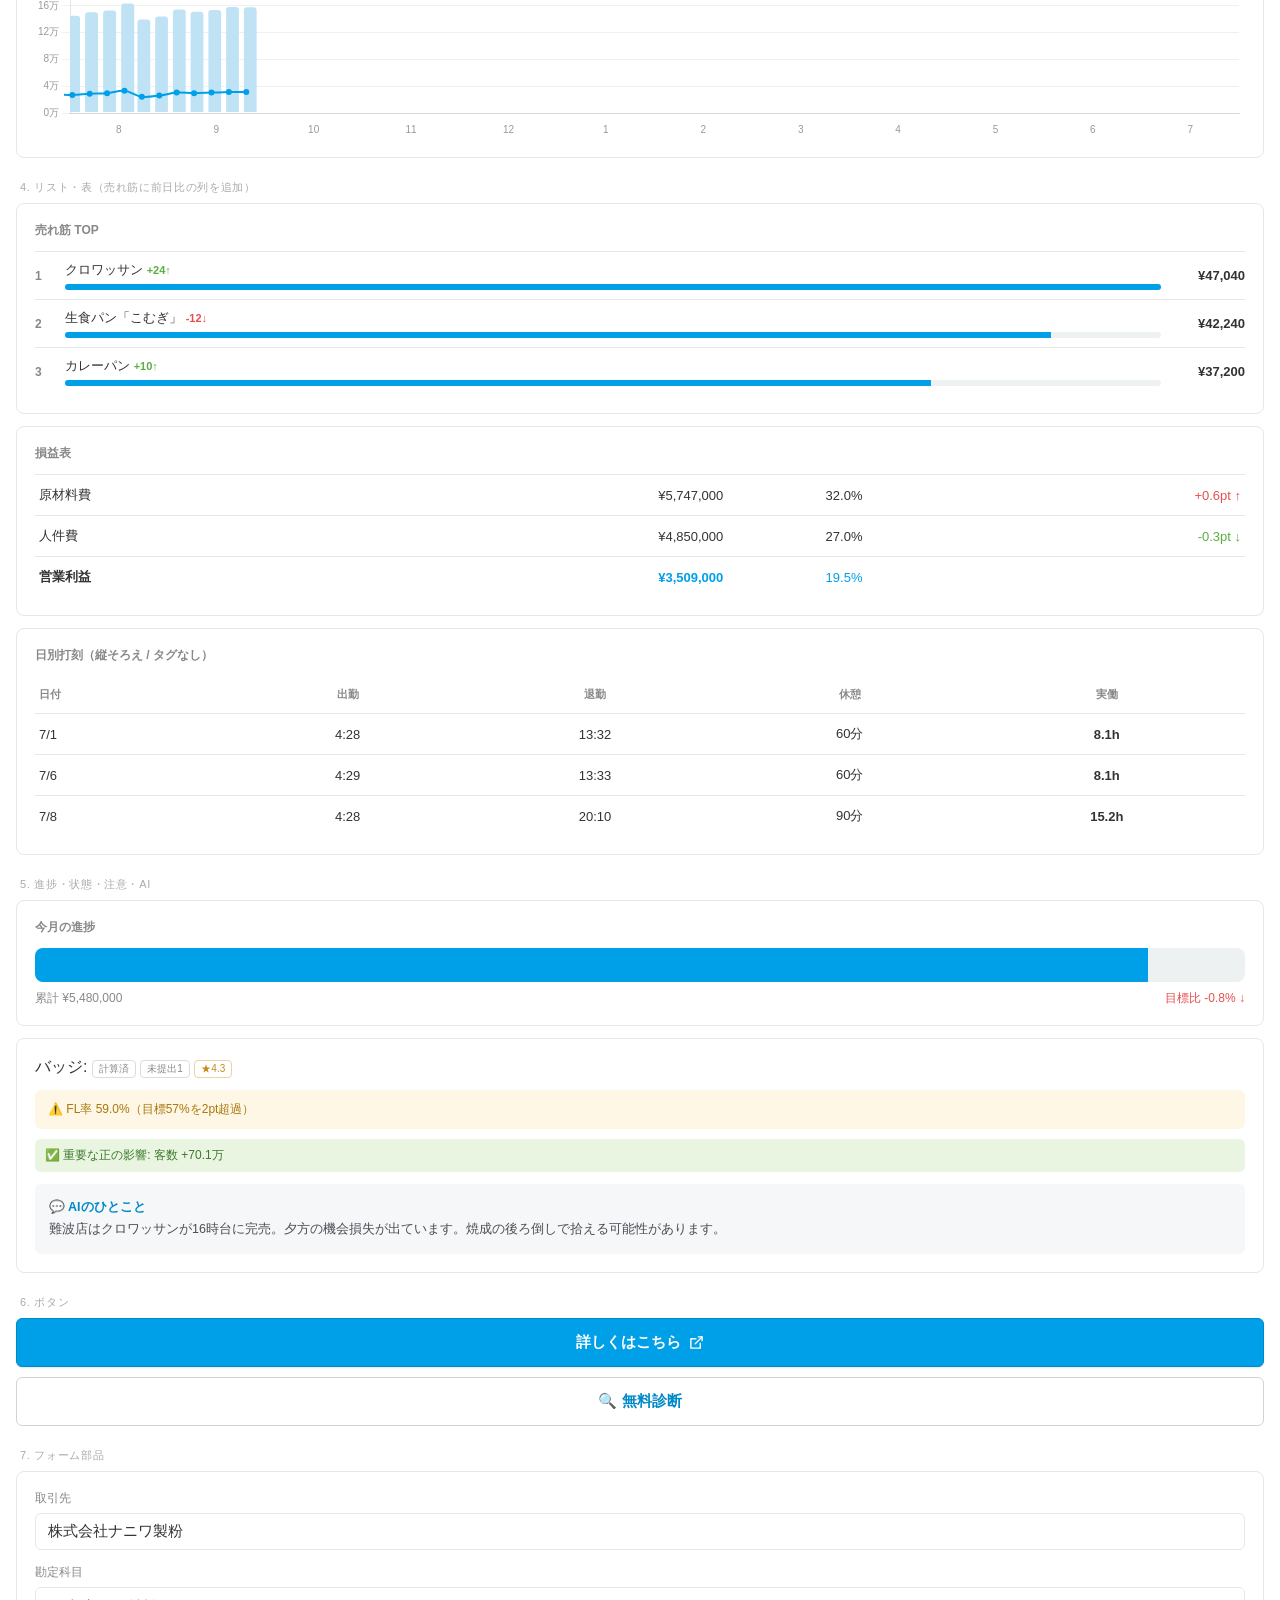
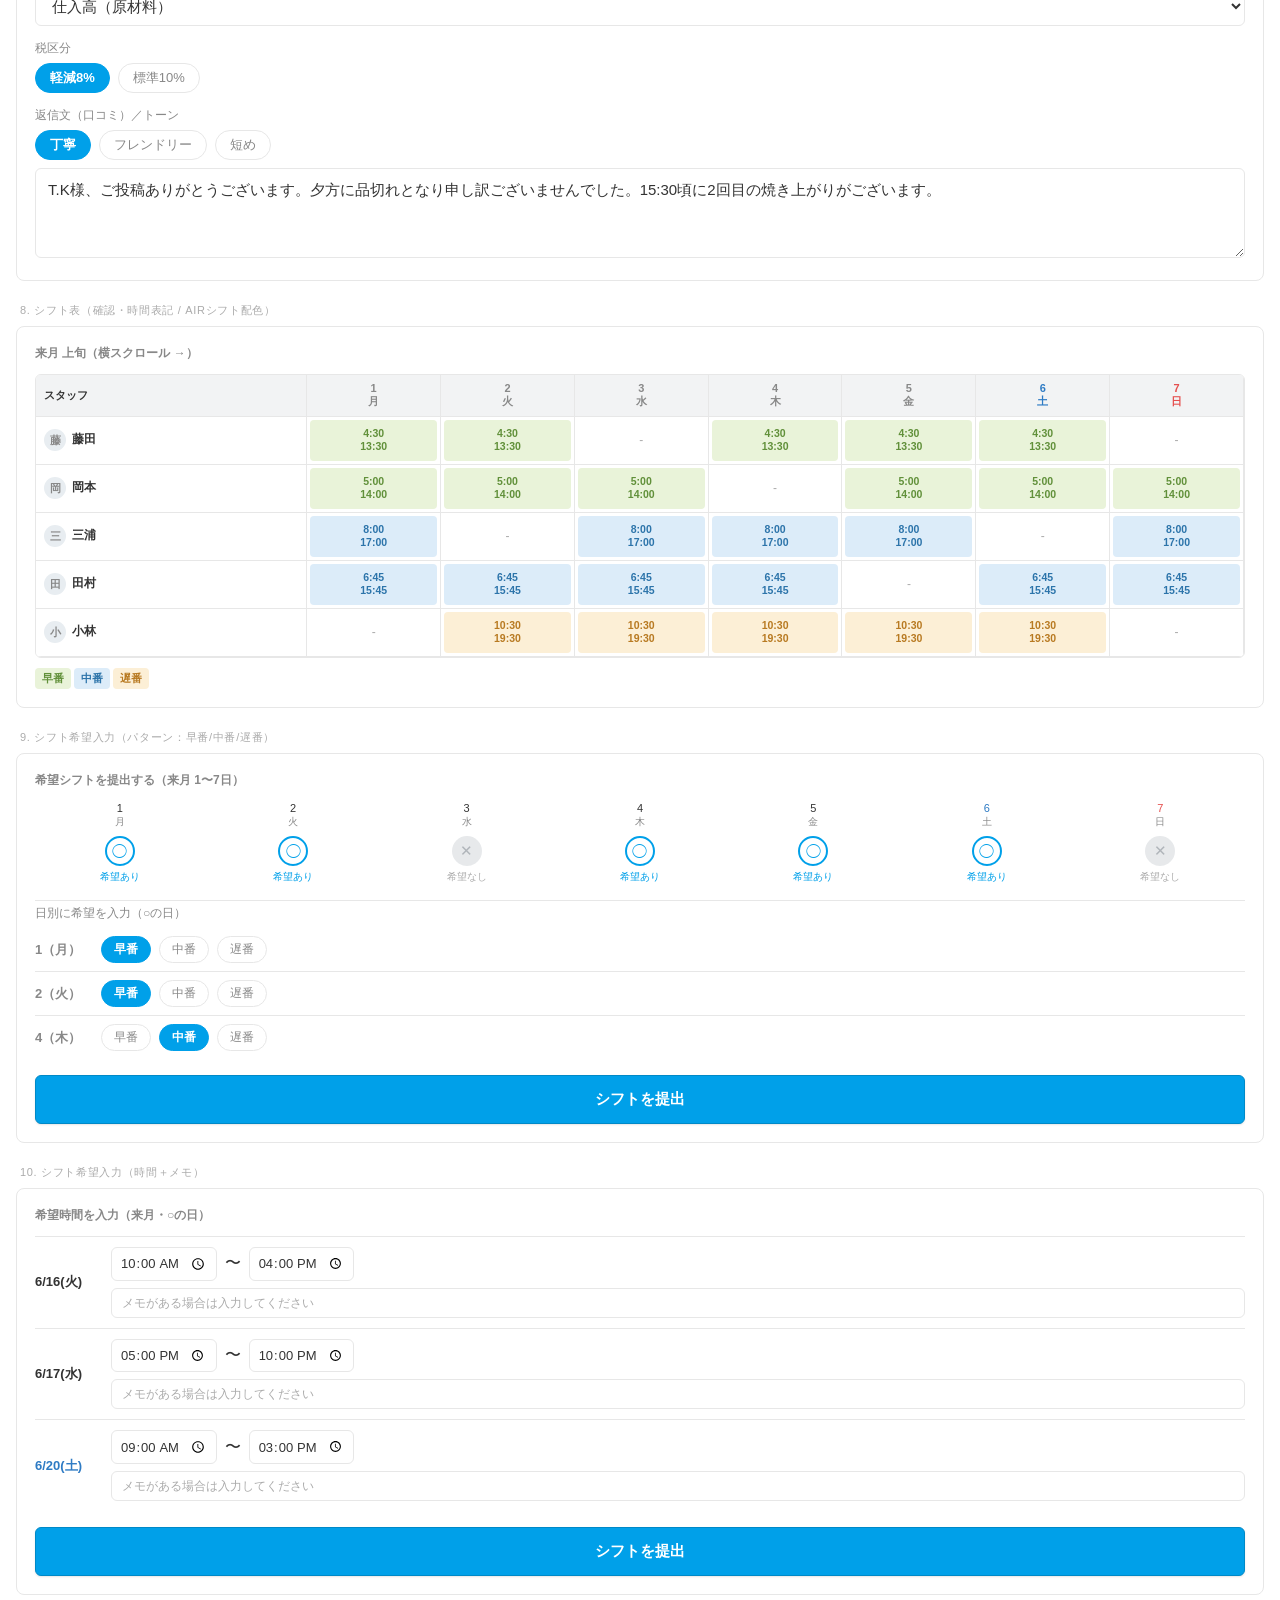
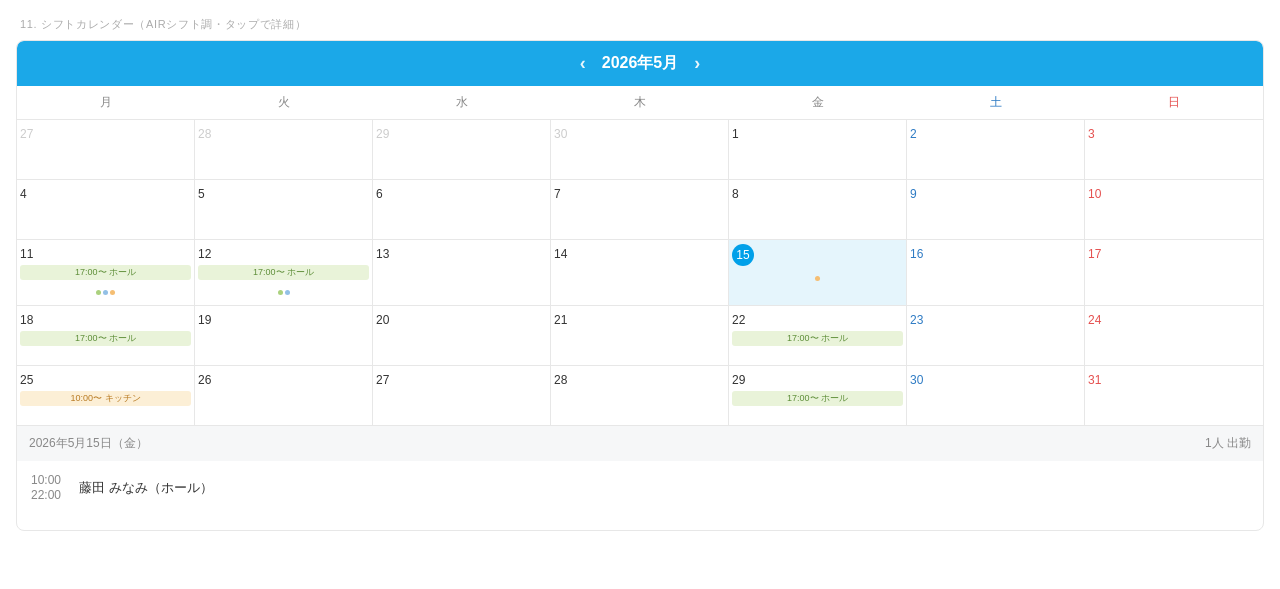
==== commit f6b3878c: "design(A1): 6巡目FB反映（前日比の矢印削除/¥前を半角スペース・時間帯グループ+部門別+シフト表+カレンダーをAir淡色パレットに） Co-Authored-By: Claude Opu" ====
--- a/liff/_gallery/index.html
+++ b/liff/_gallery/index.html
@@ -36,7 +36,7 @@
       <div class="ow-hero-lbl">純売上（税抜）</div>
       <div class="ow-hero-main">
         <span class="ow-hero-val">¥690,520</span>
-        <span class="ow-hero-delta"><span class="dl">前日比</span><span class="dv ow-up">+5.4% ↑</span></span>
+        <span class="ow-hero-delta"><span class="dl">前日比</span><span class="dv ow-up">+5.4%</span></span>
       </div>
       <div class="ow-kpi2">
         <div><div class="l">客数</div><div class="v">747人</div></div>
@@ -123,7 +123,7 @@
           </tbody>
         </table>
       </div>
-      <div style="margin-top:10px;font-size:11px;color:var(--sub)"><span class="sh" style="background:#E4F3E6;color:#3F9E4E">早番</span> <span class="sh" style="background:#E4EEF8;color:#2C77B0">中番</span> <span class="sh" style="background:#FBEEDD;color:#CE7E24">遅番</span></div>
+      <div style="margin-top:10px;font-size:11px;color:var(--sub)"><span class="sh" style="background:#E9F3D9;color:#61903A">早番</span> <span class="sh" style="background:#DCECF9;color:#2C74AA">中番</span> <span class="sh" style="background:#FCEFD6;color:#B87A22">遅番</span></div>
     </div>
 
     <div class="glabel">9. シフト希望入力（パターン：早番/中番/遅番）</div>
@@ -183,9 +183,9 @@
         <div class="ow-cal">
           <div class="c out"><span class="dn">27</span></div><div class="c out"><span class="dn">28</span></div><div class="c out"><span class="dn">29</span></div><div class="c out"><span class="dn">30</span></div><div class="c"><span class="dn">1</span></div><div class="c sat"><span class="dn">2</span></div><div class="c sun"><span class="dn">3</span></div>
           <div class="c"><span class="dn">4</span></div><div class="c"><span class="dn">5</span></div><div class="c"><span class="dn">6</span></div><div class="c"><span class="dn">7</span></div><div class="c"><span class="dn">8</span></div><div class="c sat"><span class="dn">9</span></div><div class="c sun"><span class="dn">10</span></div>
-          <div class="c"><span class="dn">11</span><span class="pill">17:00〜 ホール</span><div class="dots"><i style="background:#4CAF50"></i><i style="background:#2C77B0"></i><i style="background:#CE7E24"></i></div></div><div class="c"><span class="dn">12</span><span class="pill">17:00〜 ホール</span><div class="dots"><i style="background:#4CAF50"></i><i style="background:#2C77B0"></i></div></div><div class="c"><span class="dn">13</span></div><div class="c"><span class="dn">14</span></div><div class="c sel"><span class="dn">15</span><div class="dots"><i style="background:#CE7E24"></i></div></div><div class="c sat"><span class="dn">16</span></div><div class="c sun"><span class="dn">17</span></div>
+          <div class="c"><span class="dn">11</span><span class="pill">17:00〜 ホール</span><div class="dots"><i style="background:#ABD17E"></i><i style="background:#93C0E6"></i><i style="background:#F5BE73"></i></div></div><div class="c"><span class="dn">12</span><span class="pill">17:00〜 ホール</span><div class="dots"><i style="background:#ABD17E"></i><i style="background:#93C0E6"></i></div></div><div class="c"><span class="dn">13</span></div><div class="c"><span class="dn">14</span></div><div class="c sel"><span class="dn">15</span><div class="dots"><i style="background:#F5BE73"></i></div></div><div class="c sat"><span class="dn">16</span></div><div class="c sun"><span class="dn">17</span></div>
           <div class="c"><span class="dn">18</span><span class="pill">17:00〜 ホール</span></div><div class="c"><span class="dn">19</span></div><div class="c"><span class="dn">20</span></div><div class="c"><span class="dn">21</span></div><div class="c"><span class="dn">22</span><span class="pill">17:00〜 ホール</span></div><div class="c sat"><span class="dn">23</span></div><div class="c sun"><span class="dn">24</span></div>
-          <div class="c"><span class="dn">25</span><span class="pill">10:00〜 キッチン</span></div><div class="c"><span class="dn">26</span></div><div class="c"><span class="dn">27</span></div><div class="c"><span class="dn">28</span></div><div class="c"><span class="dn">29</span><span class="pill">17:00〜 ホール</span></div><div class="c sat"><span class="dn">30</span></div><div class="c sun"><span class="dn">31</span></div>
+          <div class="c"><span class="dn">25</span><span class="pill k">10:00〜 キッチン</span></div><div class="c"><span class="dn">26</span></div><div class="c"><span class="dn">27</span></div><div class="c"><span class="dn">28</span></div><div class="c"><span class="dn">29</span><span class="pill">17:00〜 ホール</span></div><div class="c sat"><span class="dn">30</span></div><div class="c sun"><span class="dn">31</span></div>
         </div>
         <div class="ow-cal-detail"><span>2026年5月15日（金）</span><span>1人 出勤</span></div>
         <div style="padding:0 12px 14px">
@@ -200,7 +200,7 @@
   <script src="../vendor/chart.umd.min.js"></script>
   <script>
     const BLUE = "#00A0E9", GRAY = "#C9CDD1";
-    const PAL = ["#1E9FE0","#7CB928","#EE5F9A","#F5901E","#8E6FD6","#17B9A0","#98A0A6"];
+    const PAL = ["#ABD17E","#93C0E6","#F1A9C4","#F5BE73","#B6A2DA","#83CBC0","#BFC4C9"];
     const grid = { grid:{color:"#F0F0F0"}, ticks:{font:{size:10},color:"#999"} };
     const gridX = { grid:{display:false}, ticks:{font:{size:10},color:"#999"} };
     const yen = n => "¥" + Number(n).toLocaleString("ja-JP");
@@ -216,7 +216,7 @@
 
     new Chart($("c-band"), { type:"bar",
       data:{ labels:[["ランチ帯","11-15"],["カフェ帯","15-17"],["ディナー帯","17-23"]],
-        datasets:[{ data:[248000,96000,182000], backgroundColor:["#1E9FE0","#7CB928","#8E6FD6"], borderRadius:4, barPercentage:.6 }] },
+        datasets:[{ data:[248000,96000,182000], backgroundColor:["#ABD17E","#93C0E6","#F5BE73"], borderRadius:4, barPercentage:.6 }] },
       options:{ responsive:true, maintainAspectRatio:false, plugins:{legend:{display:false}, tooltip:tip(c=>yen(c.parsed.y))},
         scales:{x:{...gridX,ticks:{...gridX.ticks,font:{size:10}}},y:{...grid,ticks:{...grid.ticks,callback:v=>v/10000+"万"}}} } });
 
--- a/liff/shared.css
+++ b/liff/shared.css
@@ -37,8 +37,8 @@
   --pad: 18px;
   --gap: 12px;
 
-  /* グラフ配色（原色寄り・鮮やか／現在=ブルー・前=グレー） */
-  --c1:#1E9FE0; --c2:#7CB928; --c3:#EE5F9A; --c4:#F5901E; --c5:#8E6FD6; --c6:#17B9A0; --c7:#98A0A6;
+  /* グラフ配色（Air調パステル／現在=ブルー・前=グレー） */
+  --c1:#ABD17E; --c2:#93C0E6; --c3:#F1A9C4; --c4:#F5BE73; --c5:#B6A2DA; --c6:#83CBC0; --c7:#BFC4C9;
 }
 
 * { box-sizing: border-box; -webkit-tap-highlight-color: transparent; }
@@ -64,7 +64,7 @@
 .ow-scope { font-size: 13px; color: var(--sub); font-weight: 600; }
 .ow-hero-lbl { font-size: 12px; color: var(--sub); margin-top: 2px; }
 .ow-hero-main { display: flex; align-items: center; justify-content: space-between; gap: 12px; margin-top: 2px; }
-.ow-hero-val { font-size: 34px; font-weight: 400; letter-spacing: -.5px; color: var(--brand); line-height: 1.15; padding-left: .7em; }
+.ow-hero-val { font-size: 34px; font-weight: 400; letter-spacing: -.5px; color: var(--brand); line-height: 1.15; padding-left: .4em; }
 .ow-hero-delta { text-align: right; }
 .ow-hero-delta .dl { display: block; font-size: 11px; color: var(--sub); }
 .ow-hero-delta .dv { display: block; font-size: 16px; font-weight: 700; margin-top: 1px; }
@@ -165,10 +165,10 @@
 /* 色は「セル全面」でなく内側ブロックに乗せ、白の余白を残す（メリハリ） */
 .ow-shift tbody td { height: 48px; }
 .ow-shift td.tc { padding: 3px; }
-.ow-shift td.tc .tblk { display: flex; flex-direction: column; align-items: center; justify-content: center; height: 100%; border-radius: 4px; font-size: 11.5px; font-weight: 600; line-height: 1.25; }
-.tblk.tc-am  { background: #E4F3E6; color: #3F9E4E; }   /* 早番（緑・Airシフト） */
-.tblk.tc-day { background: #E4EEF8; color: #2C77B0; }   /* 中番（青） */
-.tblk.tc-pm  { background: #FBEEDD; color: #CE7E24; }   /* 遅番（橙） */
+.ow-shift td.tc .tblk { display: flex; flex-direction: column; align-items: center; justify-content: center; height: 100%; border-radius: 4px; font-size: 10.5px; font-weight: 600; line-height: 1.25; }
+.tblk.tc-am  { background: #E9F3D9; color: #61903A; }   /* 早番（Air緑） */
+.tblk.tc-day { background: #DCECF9; color: #2C74AA; }   /* 中番（Air青） */
+.tblk.tc-pm  { background: #FCEFD6; color: #B87A22; }   /* 遅番（Air橙） */
 .ow-shift td.off { color: var(--muted); font-weight: 400; }
 
 /* シフトパターン入力のチップ（縦幅コンパクト）／時間入力 */
@@ -202,7 +202,8 @@
 .ow-cal .c.out .dn { color: #CCC; }
 .ow-cal .c.sel { background: var(--shift-tint); }
 .ow-cal .c.sel .dn { display: inline-flex; width: 22px; height: 22px; border-radius: 999px; background: var(--shift); color: #fff; align-items: center; justify-content: center; }
-.ow-cal .pill { display: block; margin-top: 3px; background: var(--shift-tint); color: #0A78B5; border-radius: 3px; padding: 2px 2px; font-size: 9px; line-height: 1.2; text-align: center; overflow: hidden; }
+.ow-cal .pill { display: block; margin-top: 3px; background: #E9F3D9; color: #5E8E39; border-radius: 3px; padding: 2px 2px; font-size: 9px; line-height: 1.2; text-align: center; overflow: hidden; }
+.ow-cal .pill.k { background: #FCEFD6; color: #B87A22; }
 .ow-cal .dots { margin-top: 3px; text-align: center; }
 .ow-cal .dots i { display: inline-block; width: 5px; height: 5px; border-radius: 999px; margin: 0 1px; vertical-align: middle; }
 .ow-cal-detail { background: #F6F7F8; font-size: 12px; color: var(--sub); padding: 9px 12px; display: flex; justify-content: space-between; align-items: center; }
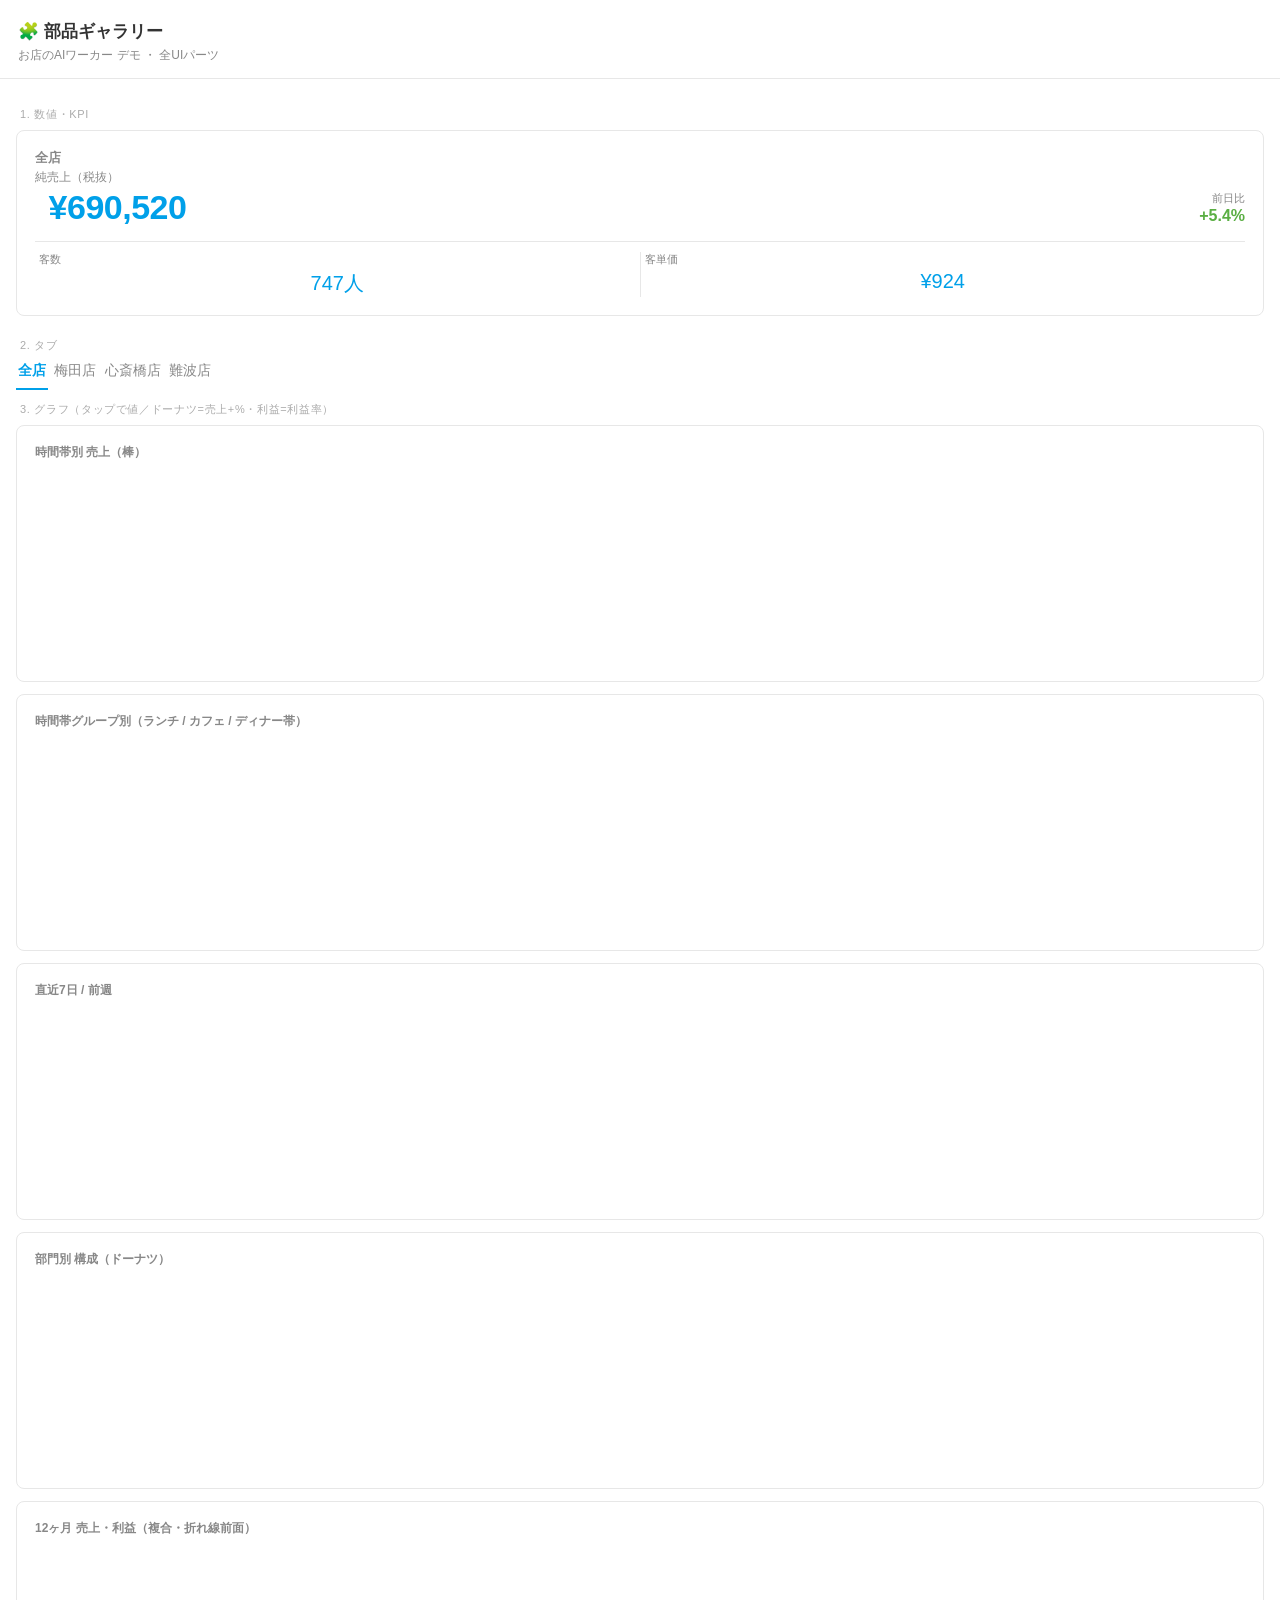
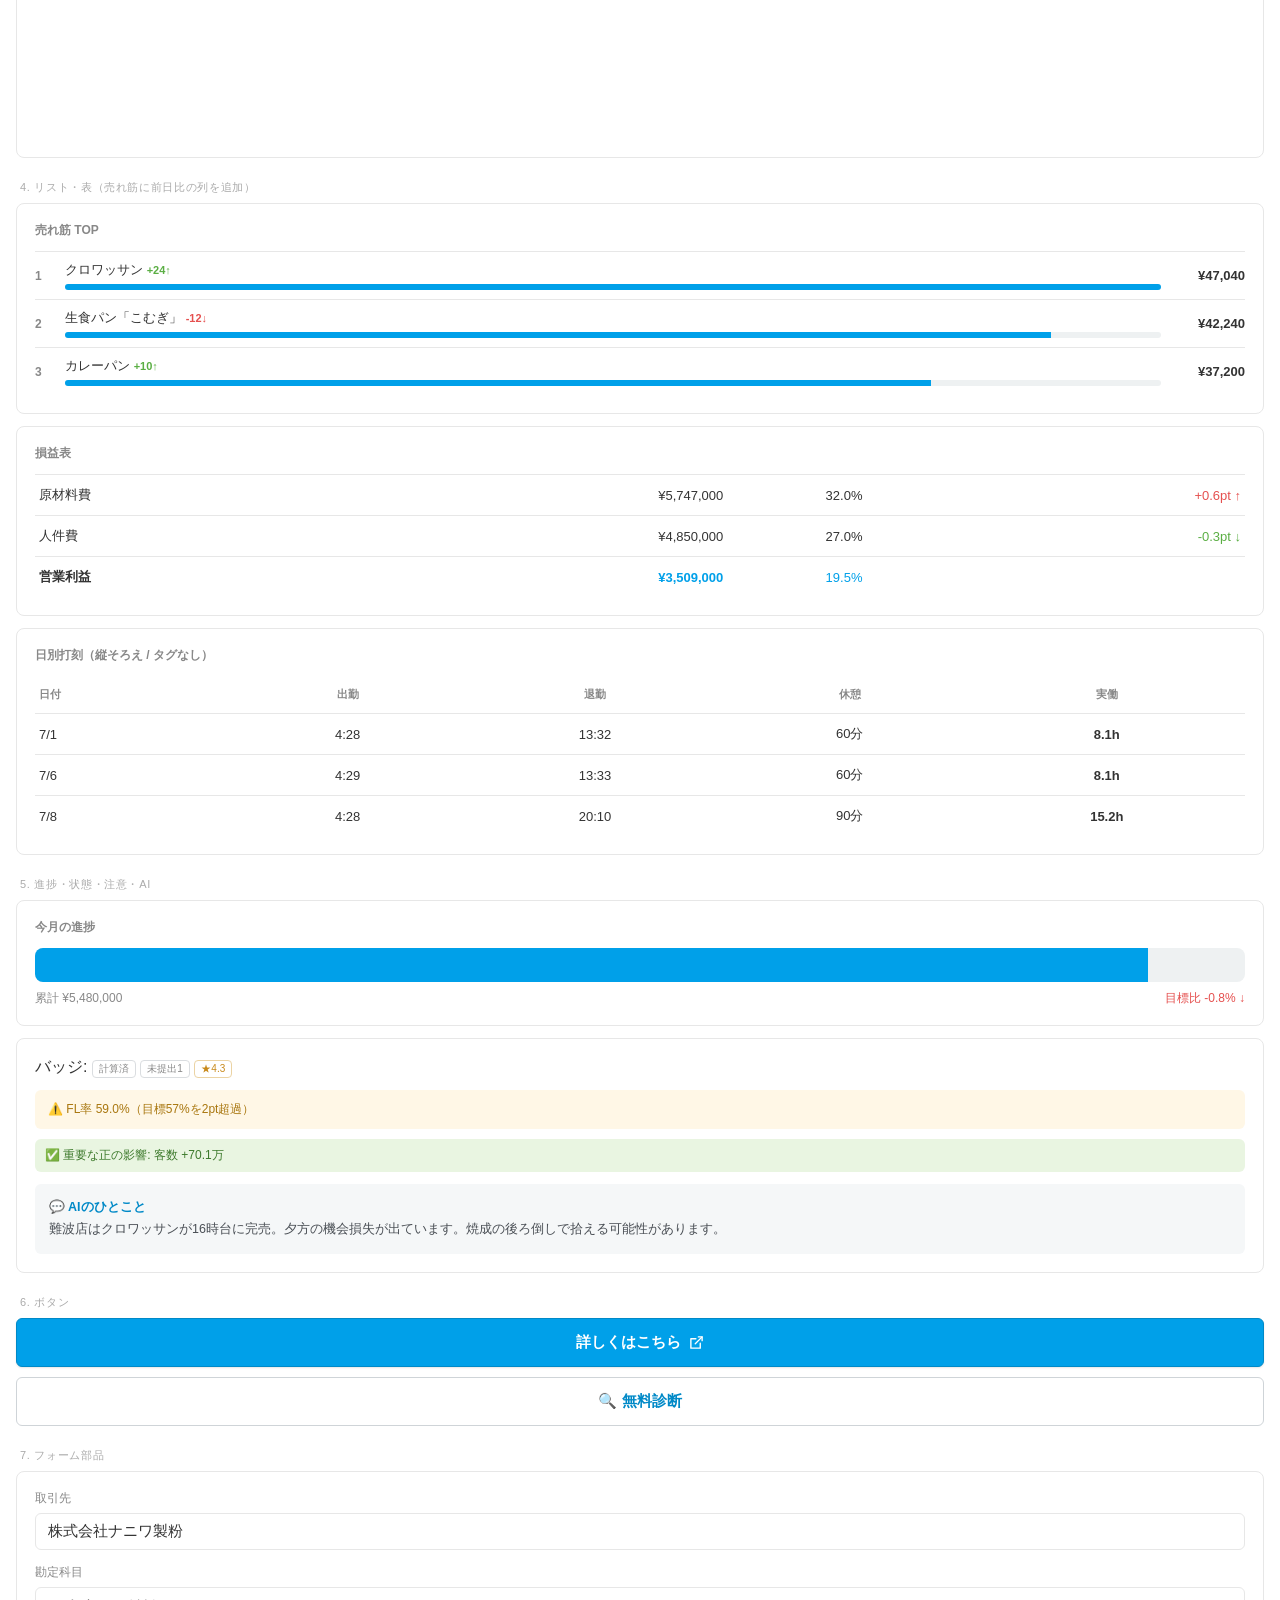
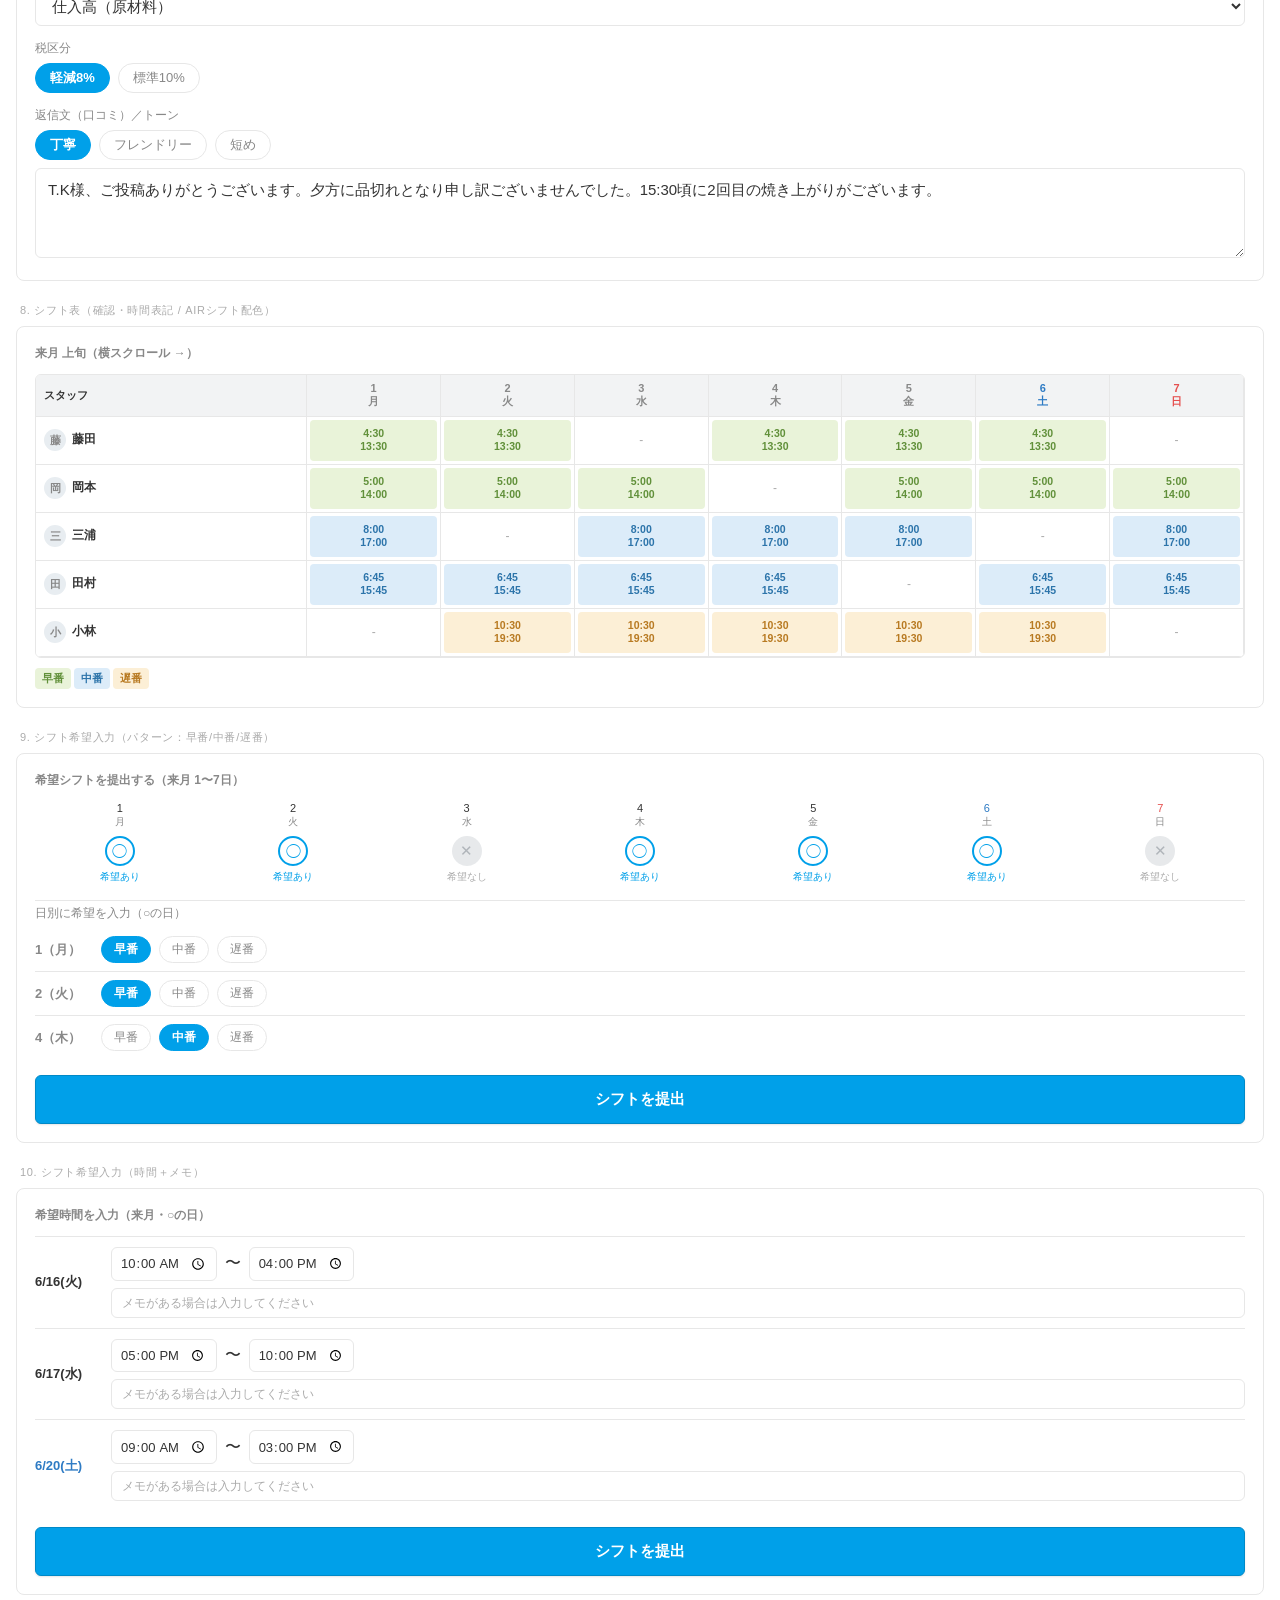
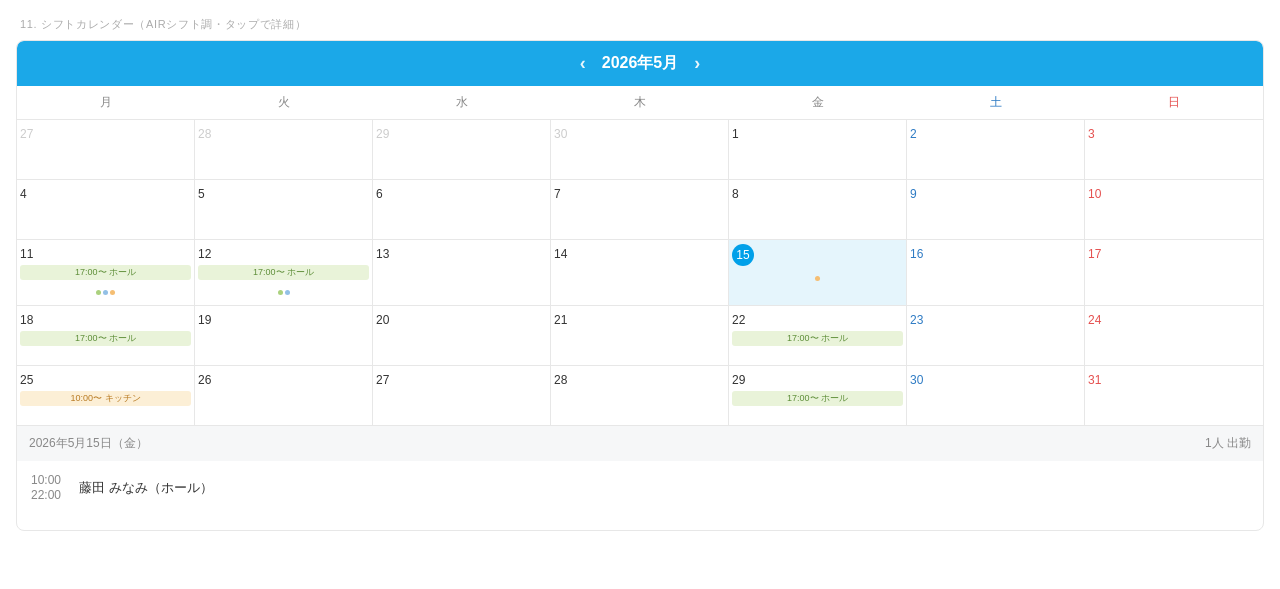
==== commit bb36204a: "richmenu: 日次実績→売上実績・月次実績(PL)→PL にラベル変更（同デザインで再生成/gen+registerスクリプト保存）。LIFFタイトルを『お店のAIワーカー』に統一 Co-Aut" ====
--- a/liff/_gallery/index.html
+++ b/liff/_gallery/index.html
@@ -5,7 +5,7 @@
   <meta name="robots" content="noindex, nofollow">
   <meta name="viewport" content="width=device-width, initial-scale=1">
   <link rel="stylesheet" href="../shared.css">
-  <title>部品ギャラリー｜お店のAIワーカー</title>
+  <title>お店のAIワーカー</title>
   <style>
     .glabel { font-size: 11px; color: var(--muted); letter-spacing: .06em; margin: 22px 4px 8px; text-transform: uppercase; }
     .chartbox { position: relative; height: 190px; }
--- a/liff/shared.css
+++ b/liff/shared.css
@@ -64,7 +64,7 @@
 .ow-scope { font-size: 13px; color: var(--sub); font-weight: 600; }
 .ow-hero-lbl { font-size: 12px; color: var(--sub); margin-top: 2px; }
 .ow-hero-main { display: flex; align-items: center; justify-content: space-between; gap: 12px; margin-top: 2px; }
-.ow-hero-val { font-size: 34px; font-weight: 400; letter-spacing: -.5px; color: var(--brand); line-height: 1.15; padding-left: .4em; }
+.ow-hero-val { font-size: 34px; font-weight: 700; letter-spacing: -.5px; color: var(--brand); line-height: 1.15; padding-left: .4em; }
 .ow-hero-delta { text-align: right; }
 .ow-hero-delta .dl { display: block; font-size: 11px; color: var(--sub); }
 .ow-hero-delta .dv { display: block; font-size: 16px; font-weight: 700; margin-top: 1px; }
@@ -87,7 +87,7 @@
 .ow-down, .ow-kpi .v.ow-down, .ow-hero-val.ow-down { color: var(--neg); }
 
 /* タブ（下線式・アクティブはブルー） */
-.ow-tabs { display: flex; gap: 20px; padding: 10px 18px 0; border-bottom: 1px solid var(--line); overflow-x: auto; }
+.ow-tabs { display: flex; gap: 20px; padding: 10px 18px 0; border-bottom: 1px solid var(--line); overflow-x: auto; position: sticky; top: 0; z-index: 20; background: #fff; box-shadow: 0 2px 6px rgba(0,0,0,.04); }
 .ow-tab { flex: 0 0 auto; padding: 10px 2px; font-size: 14px; color: var(--sub); border-bottom: 2px solid transparent; margin-bottom: -1px; white-space: nowrap; }
 .ow-tab.on { color: var(--brand); border-bottom-color: var(--brand); font-weight: 700; }
 
